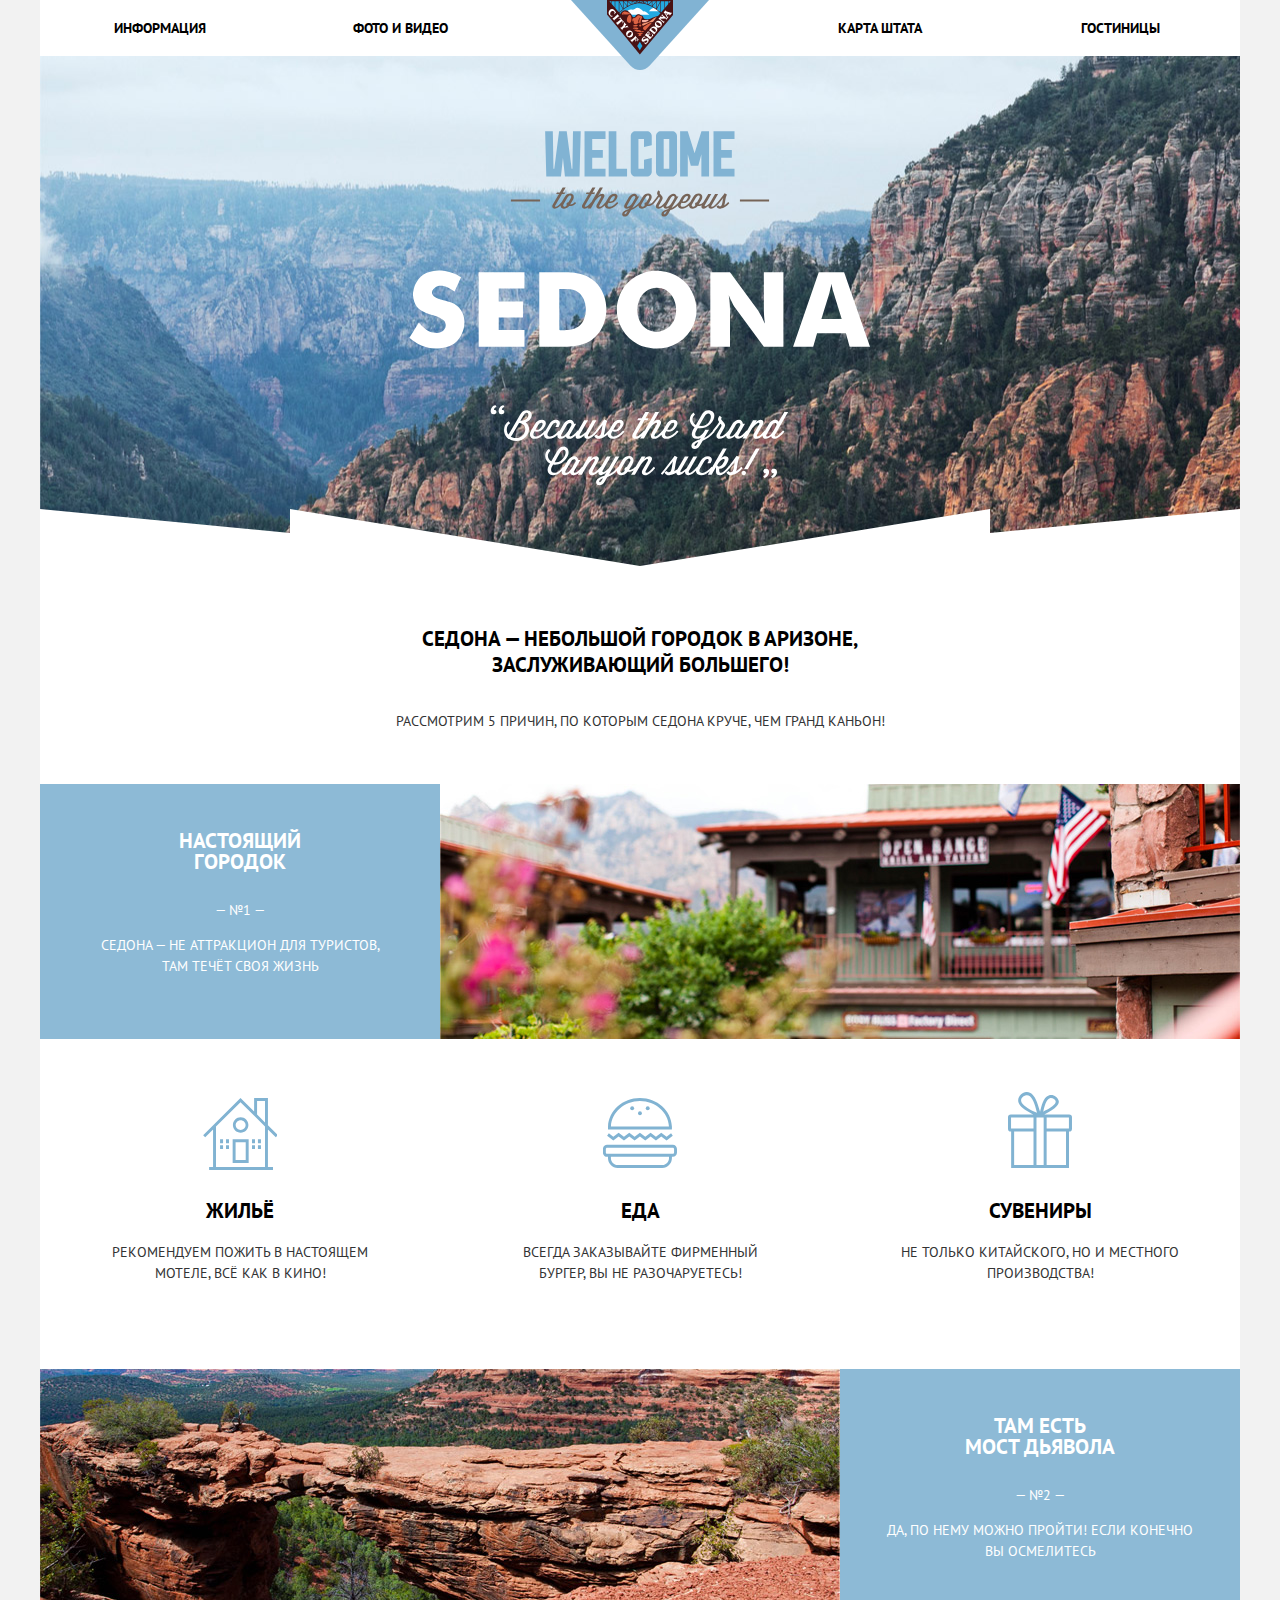
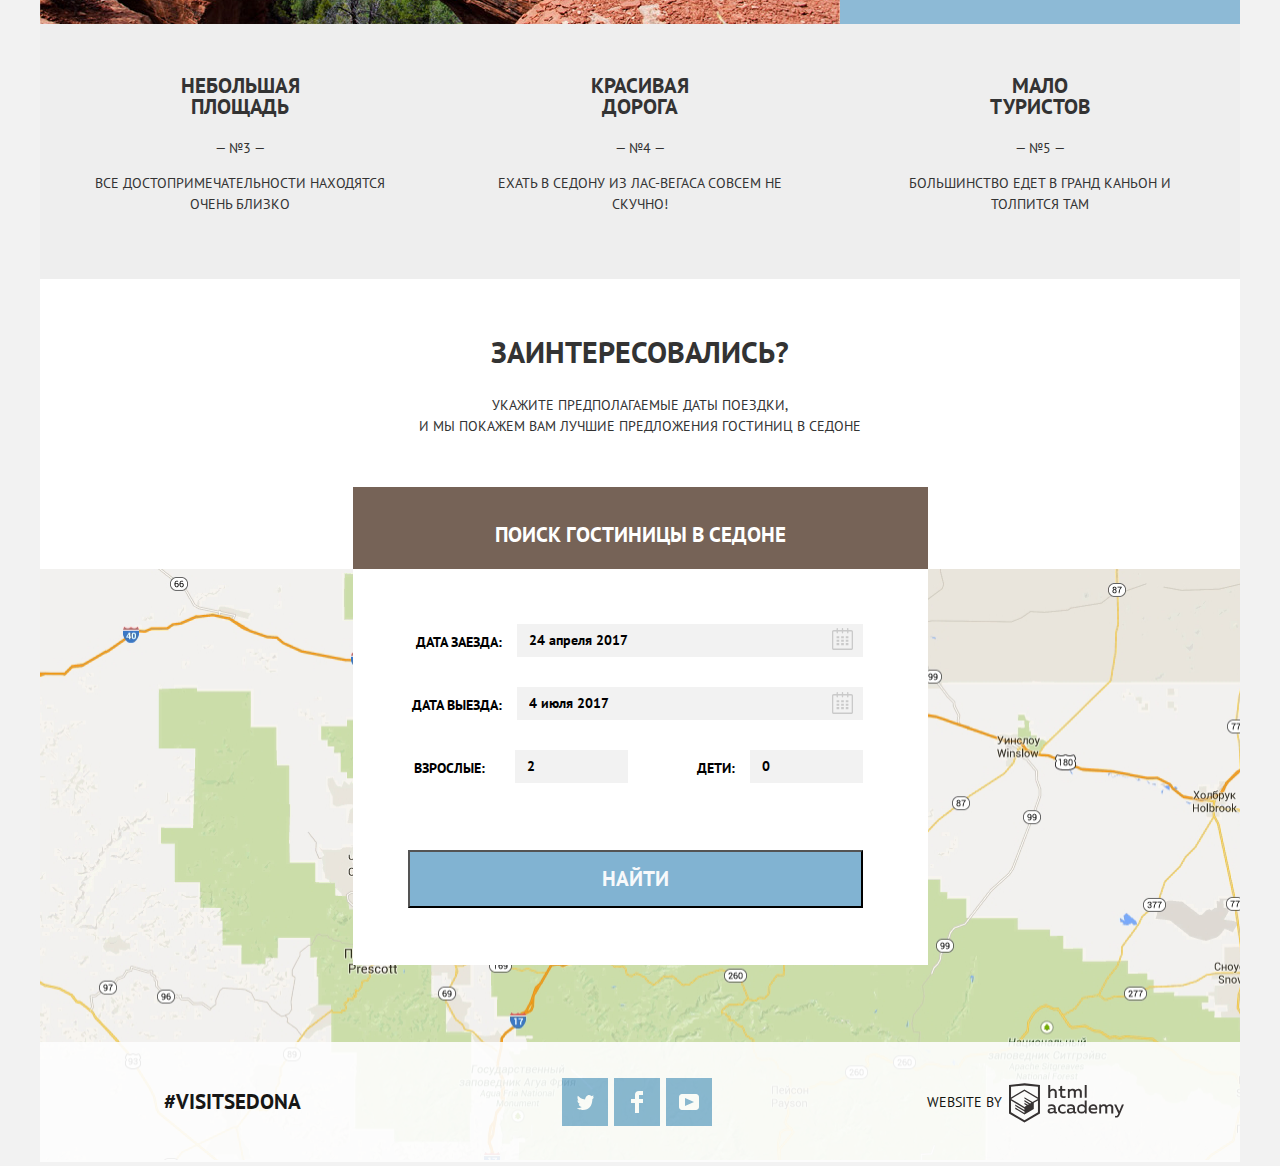
==== index.html @ bfca26e4 "добавила класс с прозрачностью и бордер последнем элементу поиска на внутренней странице" ====
<!DOCTYPE html>
<html lang="ru">
  <head>
    <meta charset="utf-8">
    <title>Welcome to Sedona!</title>
    <link href="https://fonts.googleapis.com/css?family=PT+Sans:400,700&display=swap&subset=cyrillic" rel="stylesheet">
    <link href="css/normalize.css" rel="stylesheet">
    <link href="css/style.css" rel="stylesheet">
  </head>
  <body>
    <div class="wrapper">
    <header class="main-header">
      <img class="main-header-logo" src="img/logo-sedona.svg" alt="Логотип Седоны" width="140" height="70">
      <nav class="main-navigation">
        <ul>
          <li><a href="#">Информация</a></li>
          <li><a href="gallery.html">Фото и видео</a></li>
          <li><a href="map.html">Карта штата</a></li>
          <li><a href="inner.html">Гостиницы</a></li>
        </ul>
      </nav>
    </header>

    <main class="container">
    <h1 class="visually-hidden">Информация о Седоне</h1>
    <div class="welcome-wrapper">
    <img class="welcome-image" src="img/welcome-image.svg" alt="Добро пожаловать в прекрасную Седону" width="462" height="270">
    </div>
    <section class="sedona-benefits">
        <p class="sedona-lead">Седона — небольшой городок в Аризоне,
          заслуживающий большего!</p>
        <h2 class="benefits-heading">Рассмотрим 5 причин, по которым Седона круче, чем гранд каньон!</h2>
    <div class="benefits-wrapper">
      <ol class="benefits-list">
        <li class="city-benefit">
          <div class="city-item-wrapper">
          <h3 class="bold-heading">Настоящий<br>
              городок</h3>
          <p class="benefit-bumber">— №1 —</p>
          <p>Седона — не аттракцион для туристов, там течёт своя жизнь</p>
        </div>
           <ul class="city-benefits">
              <li class="city-benefit-item">
                <h3 class="city-benefit-heading accommodation">Жильё</h3>
                <p>Рекомендуем пожить в настоящем мотеле, всё как в кино!</p>
              </li>
              <li class="city-benefit-item">
                <h3 class="city-benefit-heading food">Еда</h3>
                <p>Всегда заказывайте фирменный бургер, вы не разочаруетесь!</p>
              </li>
              <li class="city-benefit-item">
                <h3 class="city-benefit-heading souvenirs">Сувениры</h3>
                <p>Не только китайского, но и местного производства!</p>
              </li>
            </ul>
        </li>
        <li class="bridge-description">
        <div class="bridge-wrapper">
          <h3 class="bold-heading">Там есть<br>Мост дьявола</h3>
          <p class="benefit-bumber">— №2 —</p>
          <p>Да, по нему можно пройти! Если конечно вы осмелитесь</p>
        </div>
        </li>
        <li class="standard-benefit">
          <h3>Небольшая<br>площадь</h3>
          <p class="benefit-bumber">— №3 —</p>
          <p>Все достопримечательности находятся очень близко</p>
        </li>
        <li class="standard-benefit">
          <h3>Красивая<br>дорога</h3>
          <p class="benefit-bumber">— №4 —</p>
          <p>Ехать в Седону из Лас-Вегаса совсем не скучно!</p>
        </li>
        <li class="standard-benefit">
          <h3>Мало<br>туристов</h3>
          <p class="benefit-bumber">— №5 —</p>
          <p>Большинство едет в гранд каньон и толпится там</p>
        </li>
      </ol>
    </div>
    </section>

    <section class="booking-dates">
      <h4 class="visually-hidden">Выбор даты поездки.</h4>
      <p class="interested">
        <b>Заинтересовались?</b>
      </p>
      <p class="dates-request">
        Укажите предполагаемые даты поездки, <br>
        и мы покажем вам лучшие предложения гостиниц в седоне
      </p>
      <div class="hotels-search">
        <button class="search-button">Поиск гостиницы в Седоне</button>
        <div class="form-wrapper">
          <form class="hotels-filter" action="index.html" method="post">
            <p class="filters-item checkin"><label for="checkin-date">Дата заезда:</label><input type="text" id="checkin-date" name="checkin-date" value="" placeholder="24 апреля 2017"></p>
              <a class="calendar-btn"><svg class="checkin-calendar" xmlns="http://www.w3.org/2000/svg" width="21" height="22" viewBox="0 0 21 22"><path d="M19.251 2.025h-2.845V.648c0-.381-.294-.689-.656-.689-.363 0-.656.308-.656.689v1.377h-3.938V.648c0-.381-.294-.689-.655-.689-.363 0-.657.308-.657.689v1.377H5.906V.648c0-.381-.294-.689-.656-.689-.363 0-.657.308-.657.689v1.377H1.75C.784 2.025 0 2.847 0 3.862v16.302C0 21.179.784 22 1.75 22h17.501c.966 0 1.749-.821 1.749-1.836V3.862c0-1.015-.783-1.837-1.749-1.837zm.437 18.139a.448.448 0 0 1-.437.459H1.75a.45.45 0 0 1-.438-.459V3.862a.45.45 0 0 1 .438-.459h2.844v1.378c0 .381.294.689.657.689.362 0 .656-.308.656-.689V3.403h3.938v1.378c0 .381.294.689.657.689.361 0 .655-.308.655-.689V3.403h3.938v1.378c0 .381.293.689.656.689.362 0 .656-.308.656-.689V3.403h2.845c.241 0 .437.206.437.459v16.302z"/><path d="M4.594 8.225h2.625v2.066H4.594zM4.594 11.668h2.625v2.067H4.594zM4.594 15.112h2.625v2.066H4.594zM9.188 15.112h2.625v2.066H9.188zM9.188 11.668h2.625v2.067H9.188zM9.188 8.225h2.625v2.066H9.188zM13.781 15.112h2.625v2.066h-2.625zM13.781 11.668h2.625v2.067h-2.625zM13.781 8.225h2.625v2.066h-2.625z"/></svg>
              </svg></a>
            <p class="filters-item checkout"><label for="checkout-date">Дата выезда:</label><input type="text" id="checkout-date" name="checkout-date" value="" placeholder="4 июля 2017"></p>
            <a class="calendar-btn"><svg class="checkout-calendar" xmlns="http://www.w3.org/2000/svg" width="21" height="22" viewBox="0 0 21 22"><path d="M19.251 2.025h-2.845V.648c0-.381-.294-.689-.656-.689-.363 0-.656.308-.656.689v1.377h-3.938V.648c0-.381-.294-.689-.655-.689-.363 0-.657.308-.657.689v1.377H5.906V.648c0-.381-.294-.689-.656-.689-.363 0-.657.308-.657.689v1.377H1.75C.784 2.025 0 2.847 0 3.862v16.302C0 21.179.784 22 1.75 22h17.501c.966 0 1.749-.821 1.749-1.836V3.862c0-1.015-.783-1.837-1.749-1.837zm.437 18.139a.448.448 0 0 1-.437.459H1.75a.45.45 0 0 1-.438-.459V3.862a.45.45 0 0 1 .438-.459h2.844v1.378c0 .381.294.689.657.689.362 0 .656-.308.656-.689V3.403h3.938v1.378c0 .381.294.689.657.689.361 0 .655-.308.655-.689V3.403h3.938v1.378c0 .381.293.689.656.689.362 0 .656-.308.656-.689V3.403h2.845c.241 0 .437.206.437.459v16.302z"/><path d="M4.594 8.225h2.625v2.066H4.594zM4.594 11.668h2.625v2.067H4.594zM4.594 15.112h2.625v2.066H4.594zM9.188 15.112h2.625v2.066H9.188zM9.188 11.668h2.625v2.067H9.188zM9.188 8.225h2.625v2.066H9.188zM13.781 15.112h2.625v2.066h-2.625zM13.781 11.668h2.625v2.067h-2.625zM13.781 8.225h2.625v2.066h-2.625z"/></svg>
            </svg></a>
            <p class="filters-item adults"><label for="adults-number">Взрослые:</label><input type="number" id="adults-number" name="adults-number" placeholder="2" min="0" max="100" step="1"></p>
            <p class="filters-item children"><label for="children-number">Дети:</label><input type="number" id="children-number" name="children-number" placeholder="0" min="0" max="100" step="1"></p>
            <button class="find-button" type="submit">Найти</button>
          </form>
        </div>
      </div>
    </section>

    <div class="map-wrapper">
      <img class="map-image" src="img/map.png" alt="Седона,Аризона 86336, США" width="1200" height="591">
    </div>
    </main>

    <footer class="main-footer footer-opacity">
      <div class="footer-link">
      <p class="visit-sedona">
        <a href="#" class="visit-link">#visitsedona</a>
      </p>
    </div>
      <div class="footer-social">
        <ul>
          <li><a class="social-button" href="#"><span class="visually-hidden">Twitter</span>
            <svg xmlns="http://www.w3.org/2000/svg" xmlns:xlink="http://www.w3.org/1999/xlink" width="17" height="15" viewBox="0 0 17 15"><path fill="#FFF" d="M10.95.144c1.685-.496 2.984.27 3.577 1.179.673-.231 1.331-.481 2.011-.708a2.345 2.345 0 0 1-.857 1.768c.685.17 1.304-.491 1.304-.491-.169 1-1.006 1.788-1.563 2.024-.231 6.75-3.175 11.217-10.077 11.082h-.446c-.41 0-4.164-.46-4.898-1.887 2.271.196 3.893-.422 4.693-1.177-.96-.3-2.679-.477-2.979-2.95.349.106.564.228 1.19.119C1.705 8.247.374 7.53.448 5.33c.285.328 1.067.536 1.34.472C1.085 5.561-.182 2.442.894.85c1.818 1.854 3.735 3.606 7.152 3.773C8.254 2.33 9.183.793 10.95.144z"/></svg>
          </a></li>
          <li><a class="social-button" href="#"><span class="visually-hidden">Facebook</span>
            <svg xmlns="http://www.w3.org/2000/svg" width="12" height="22" viewBox="0 0 12 22"><path fill="#FFF" d="M12 4V0H8a4 4 0 0 0-4 4v4H0v4h4v10h4V12h4V8H8V4h4z"/></svg>
          </a></li>
          <li><a class="social-button" href="#"><span class="visually-hidden">YouTube</span>
            <svg xmlns="http://www.w3.org/2000/svg" xmlns:xlink="http://www.w3.org/1999/xlink" width="20" height="16" viewBox="0 0 20 16"><path fill="#FFF" d="M17 0H3C1.35 0 0 1.35 0 3v10c0 1.65 1.35 3 3 3h14c1.65 0 3-1.35 3-3V3c0-1.65-1.35-3-3-3zM6.027 11.998V4.002L15.014 8l-8.987 3.998z"/></svg>
          </a></li>
        </ul>
      </div>
    <div class="footer-rights">
      <p class="footer-copyright"><span>Website by</span>
        <a class="html-academy-logo" href="https://htmlacademy.ru/intensive/htmlcss"><span class="visually-hidden">HTML Academy</span>
           <svg id="Layer_1" data-name="Layer 1" xmlns="http://www.w3.org/2000/svg" viewBox="0 0 108.08 36.85"><title>logo-htmlacademy-small1</title><path d="M44.61,26.88a2,2,0,0,0,.55-0.1v1.33a3.25,3.25,0,0,1-1.18.21,1.67,1.67,0,0,1-1.67-1,4.84,4.84,0,0,1-3.14,1.08c-1.51,0-2.91-.83-2.91-2.55,0-2.13,2-2.79,3.71-2.79a11.08,11.08,0,0,1,2.17.25v-0.3c0-1-.76-1.77-2.19-1.77a7.42,7.42,0,0,0-3,.64v-1.7a10.21,10.21,0,0,1,3.19-.55c2.36,0,3.81,1.12,3.81,3.65v3a0.54,0.54,0,0,0,.49.59h0.17Zm-6.44-1.13A1.35,1.35,0,0,0,39.63,27h0.11a3.39,3.39,0,0,0,2.41-1V24.58a9.72,9.72,0,0,0-1.81-.21c-1,0-2.16.33-2.16,1.38h0Zm12.36-6.11a5,5,0,0,1,2.57.64V22a4.08,4.08,0,0,0-2.3-.7,2.75,2.75,0,1,0,0,5.49,5,5,0,0,0,2.43-.64v1.71a6.27,6.27,0,0,1-2.76.57A4.21,4.21,0,0,1,46,24.51q0-.21,0-0.41a4.32,4.32,0,0,1,4.18-4.46h0.38Zm12.17,7.24a2,2,0,0,0,.55-0.1v1.33a3.25,3.25,0,0,1-1.18.21,1.67,1.67,0,0,1-1.67-1,4.84,4.84,0,0,1-3.14,1.08c-1.51,0-2.91-.83-2.91-2.55,0-2.13,2-2.79,3.71-2.79a11.08,11.08,0,0,1,2.17.25v-0.3c0-1-.76-1.77-2.19-1.77a7.42,7.42,0,0,0-3,.64v-1.7a10.21,10.21,0,0,1,3.19-.55c2.36,0,3.81,1.12,3.81,3.65v3a0.54,0.54,0,0,0,.49.59h0.17Zm-6.44-1.13A1.35,1.35,0,0,0,57.73,27h0.11a3.39,3.39,0,0,0,2.41-1V24.58a9.72,9.72,0,0,0-1.81-.21c-1.06,0-2.16.33-2.16,1.38h0ZM73,16V28.2H71.35V26.88a3.88,3.88,0,0,1-3.19,1.54,4.4,4.4,0,0,1,0-8.78,3.81,3.81,0,0,1,3,1.3V16H73Zm-4.53,5.22a2.76,2.76,0,1,0,0,5.52A2.86,2.86,0,0,0,71.15,25V23A2.91,2.91,0,0,0,68.49,21.27ZM79,19.64c3.31,0,4.46,2.68,3.92,5.09H76.7c0.21,1.5,1.67,2.11,3.19,2.11a6.11,6.11,0,0,0,2.64-.59v1.6a7.14,7.14,0,0,1-3,.57C77,28.42,74.78,27,74.78,24a4.18,4.18,0,0,1,4-4.39H79Zm0.09,1.54a2.28,2.28,0,0,0-2.44,2.1v0.06H81.3A2,2,0,0,0,79.13,21.18Zm5.73,7V19.87h1.65v1a3.81,3.81,0,0,1,2.78-1.27A2.86,2.86,0,0,1,91.89,21a4.12,4.12,0,0,1,2.91-1.33A3.06,3.06,0,0,1,98,23V28.2h-1.9V23.05a1.59,1.59,0,0,0-1.42-1.75H94.42a2.8,2.8,0,0,0-2.07,1.12V28.2h-1.9V23.05A1.59,1.59,0,0,0,89,21.31H88.8a3,3,0,0,0-2.21,1.29v5.63H84.86Zm21.31-8.33h1.9l-3.91,9.46c-0.9,2.17-2.09,2.86-3.35,2.86a4.76,4.76,0,0,1-1.1-.14V30.46a2.86,2.86,0,0,0,.85.12c0.9,0,1.58-.64,2.07-1.9l0.17-.42-4-8.4h2l2.86,6.29ZM38.73,1.46V6.22a3.81,3.81,0,0,1,2.7-1.14,3.25,3.25,0,0,1,3.44,3.4v5.15H43V8.72a1.81,1.81,0,0,0-1.61-2h-0.3a2.93,2.93,0,0,0-2.32,1.39v5.52h-1.9V1.46h1.9ZM49.94,2.31v3h3V6.91h-3v3.81c0,1.1.5,1.46,1.58,1.46a4.49,4.49,0,0,0,1.69-.33v1.6A6.8,6.8,0,0,1,51,13.8a2.55,2.55,0,0,1-2.86-2.74V6.89H46.58V5.26h1.5V2.74Zm5.4,11.31V5.28H57v1A3.81,3.81,0,0,1,59.77,5a2.86,2.86,0,0,1,2.6,1.33A4.12,4.12,0,0,1,65.28,5,3.06,3.06,0,0,1,68.44,8.4v5.21h-1.9V8.46a1.59,1.59,0,0,0-1.42-1.75H64.89a2.8,2.8,0,0,0-2.07,1.12v5.78h-1.9V8.46A1.59,1.59,0,0,0,59.5,6.71H59.27A3,3,0,0,0,57.06,8v5.63H55.34ZM71.17,1.45H73V13.6H71.17V1.45ZM14.71,0H14.55L0,1.54V28.21l14.55,8.66,14.55-8.66V1.54Zm12.5,27.1L14.55,34.64,1.9,27.12V16.18l12.59,7.5V25L5.86,19.9v1.31l8.68,5.21v1.39L5.87,22.65V24l8.68,5.21,8.75-5.24V18.31L27.2,16V27.12Zm0-12.53-3.48,2-1.6,1L14.51,13v1.31L21,18.23H21l-0.14.09-1,.54-5.37-3.2V17l4.24,2.52-1,.67-3.2-1.9v1.31l2.1,1.24L14.5,22.1,2,14.65,14.51,7.11Zm0-1.32L14.49,5.76,1.91,13.25v-10L14.56,1.92,27.21,3.25v10h0Z" transform="translate(0 -0.02)" fill="#231f20"/></svg>
        </a>
      </p>
    </div>
    </footer>
    </div>
  </body>
  </html>
---- css/style.css ----
body {
  margin: 0;
  padding: 0;

  font-family: "PT Sans", Arial, sans-serif;
  font-size: 14px;
  line-height: 21px;
  font-weight: 400;
  color: #333333;
  text-transform: uppercase;

  background-color: #f2f2f2;
}

a {
  text-decoration: none;
}

img {
  max-width: 100%;
  height: auto;
}

.container {
  position: relative;
  background-color: #ffffff;
  width: auto;
  margin: 0;
}

.main-navigation {
  font-size: 14px;
  line-height: 26px;
  color: #000000;
  font-weight: 700;

  background-color: #ffffff;
}

.main-navigation a {
  color: #000000;
}

.main-navigation a:hover,
.main-navigation a:focus {
  color: #81b3d2;
}

.main-navigation a:active {
  color: #cacaca;
}

.main-navigation ul {
  list-style: none;
}

.current-page a {
  color: #766357;
}

.benefits-list,
.benefits-list ul {
  list-style: none;
}

.bold-heading {
  font-size: 21px;
  line-height: 21px;
  color: #ffffff;
  font-weight: 700;
  margin-bottom: 28px;
}

.sedona-lead {
  font-size: 21px;
  line-height: 26px;
  font-weight: 700;
  color: #000000;

  text-align: center;
}

.benefits-heading {
  font-size: 14px;
  line-height: 26px;
  font-weight: 400;
  color: #333333;
  text-align: center;

}

.city-benefit-heading {
  color: #000000;
  font-size: 21px;
  line-height: 21px;
  font-weight: 700;
}

.standard-benefit h3 {
  font-size: 21px;
  line-height: 21px;
  font-weight: 700;
}

.visually-hidden:not(:focus):not(:active),
input[type="checkbox"].visually-hidden,
input[type="radio"].visually-hidden {
  position: absolute;

  width: 1px;
  height: 1px;
  margin: -1px;
  border: 0;
  padding: 0;

  white-space: nowrap;

  clip-path: inset(100%);
  clip: rect(0 0 0 0);
  overflow: hidden;
}

.interested {
  font-size: 30px;
  line-height: 36px;
  font-weight: 700;
  color: #333333;
  text-align: center;
}

.dates-request {
  text-align: center;
  margin: 0;
  margin-bottom: 45px;
}

.search-button {

  font-size: 21px;
  line-height: 26px;
  font-weight: 700;
  color: #ffffff;
  text-transform: uppercase;
  background-color: #766357;
  width: 100%;
  height: 86px;
  padding: 35px 140px;
  border: none;

}

.search-button:hover {
  background-color: #604e43;
}

.search-button:active {
  background-color: #503e33;
  color: #928a85;
}

.hotels-search p {
  font-weight: 700;
  text-align: right;
}

.hotels-search label {
  font-size: 14px;
  line-height: 26px;
  font-weight: 700;
  color: #000000;
}

.hotels-search input {
    font: inherit;
    font-size: 14px;
    font-weight: 700;
    color: #000000;
    background-color: #f2f2f2;
}

.hotels-search input:focus {
  background-color: #ffffff;
  border-color: #e5e5e5;
}

.hotels-search input:hover {
  background-color: #ebebeb;
}

.find-button {
  background-color: #81b3d2;
  color: #f7f9fb;
  font-size: 21px;
  line-height: 26px;
  font-weight: 700;
  text-transform: uppercase;
}

.find-button:hover {
  background-color: #669ec0;
}

.find-button:active {
  background-color: #5496bd;
  color: #94b9d2;
}

.main-footer {
  position: absolute;
  width: 1200px;
  height: 120px;
  background-color: #fefefe;
  color: #000000;

}

.visit-link {
  text-decoration: none;
  color: #000000;
  font-size: 21px;
  line-height: 26px;
  font-weight: 700;
}

.footer-social ul {
  padding: 0;
  list-style: none;
  display: flex;
  flex-wrap: wrap;
  justify-content: center;
}

.social-button {
  display: flex;
  align-items: center;
  justify-content: center;
  width: 46px;
  height: 48px;
  margin-right: 6px;
  background-color: #81b3d2;
}

.social-button:hover {
  background-color: #669ec0;
}

.social-button:active {
  background-color: #5496bd;
}

.social-button:active path {
  fill: #88b6d1;
}


p .footer-copyright {
  font-size: 14px;
  line-height: 26px;
  color: #000000;
  vertical-align: middle;
}

.footer-copyright a,
 .social-button {
  line-height: 0;
  color: transparent;
}


/* inner.html */

.search-results ul {
  list-style: none;
}

.hotel-name a {
  font-size: 21px;
  line-height: 26px;
  color: #000000;
  font-weight: 700;
}

.hotel-name a:hover {
  color: #81b3d2;
}

.hotel-name a:active {
  color: #dadada;
}
.accommodation-type,
.price {
  font-size: 14px;
  line-height: 21px;
  font-weight: 400;
  color: #333333;
}

.button-details {
  font-size: 14px;
  line-height: 21px;
  font-weight: 700;
  background-color: #81b3d2;
  color: #ffffff;
  text-decoration: none;
  margin-right: 6px;

}

.button-details:hover {
  background-color: #669ec0;
}

.button-details:active {
  background-color: #5496bd;
  color: #94b9d2;
}

.button-book {
  font-size: 14px;
  line-height: 21px;
  font-weight: 700;
  background-color: #766357;
  color: #ffffff;
  text-decoration: none;
}

.button-book:hover {
  background-color: #604e43;
}

.button-book:active {
  background-color: #503e33;
  color: #928a85;
}

.number-rating {
  background-color: #f2f2f2;
  font-size: 14px;
  line-height: 21px;
  font-weight: 400;
  color: #666666;
}


/* layout */
.wrapper {
  width: 1200px;
  height: 2760px;
  margin: 0 auto;
}

.main-header {
  width: 1200px;
  position: relative;
}

.main-header-logo {
  position: absolute;
  left: 50%;
  margin-left: -70px;
  z-index: 1;
  width: 140px;
  height: 70px;
}

.main-navigation {
  width: 1200px;
  height: 56px;
}

.main-navigation ul {
  margin: 0;
  padding: 0;
  width: 100%;
  list-style: none;
  background: #ffffff;
  display: flex;
  flex-wrap: wrap;
  justify-content: space-around;
  box-sizing: border-box;
}

.main-navigation li {
  width: 240px;
  box-sizing: border-box;
  padding: 15px;
  text-align: center;

}

.main-navigation li:nth-child(2) {
  margin-right: 240px;
}

.welcome-wrapper {
  display: block;
  position: relative;
  width: 100%;
  height: 510px;
  background:
  url("../img/polygon.svg") no-repeat 50% 100%,
  url("../img/index.jpg") no-repeat 50% 23%;
  background-clip: content-box;
}

.welcome-image {
  display: block;
  margin: 0 auto;
  padding-top: 75px;
}

.sedona-benefits {
  margin-top: 60px;
}

.sedona-lead {
  display: block;
  width: 440px;
  margin-left: auto;
  margin-right: auto;
}

.benefits-heading {
  margin-top: 30px;
}

.benefits-wrapper {
  width: 1200px;
  margin-top: 50px;
}

.benefits-list {
  width: 1200px;
  margin: 0;
  padding: 0;
  list-style: none;
  display: flex;
  flex-wrap: wrap;
  justify-content: space-between;
}

.standard-benefit {
  width: 400px;
  min-height: 255px;
  margin: 0;
  box-sizing: border-box;
  text-align: center;
  vertical-align: middle;
}

.city-benefit {
  width: 1200px;
}

li .bridge-description {
  width: 1200px;
}

.city-item-wrapper {
  position: relative;
  margin: 0;
  width: 1200px;
  height: 255px;
  background-color: rgba(129, 179, 210, 0.9);
  box-sizing: border-box;
  padding: 25px 850px 40px 50px;
  text-align: center;

  color: #ffffff;
}

.city-item-wrapper::after {
  content: "";
  position: absolute;
  top: 0;
  right: 0;
  margin-left: -400px;
  width: 800px;
  height: 255px;
  background-image: url("../img/image-1.jpg");
  background-repeat: no-repeat;
}

.bridge-wrapper {
  position: relative;
  margin: 0;
  width: 1200px;
  height: 255px;
  background-color: rgba(129, 179, 210, 0.9);
  box-sizing: border-box;
  padding: 25px 45px 40px 845px;
  text-align: center;
  color: #ffffff;
}

.bridge-wrapper::before {
  content: "";
  position: absolute;
  top: 0;
  left: 0;
  margin-right: -400px;
  width: 800px;
  height: 255px;
  background-image: url("../img/image-2.jpg");
  background-repeat: no-repeat;
}

.standard-benefit {
  background-color: #eeeeee;
  text-align: center;
  padding: 30px 50px 40px 50px;
}

.city-benefits {
  display: flex;
  width: 1200px;
  list-style: none;
  padding: 0;
  margin: 0;
}

.city-benefit-item {
  position: relative;
  width: 400px;
  height: 330px;
  margin: 0;
  box-sizing: border-box;
  padding: 140px 60px 90px 60px;
  text-align: center;

}

.city-benefit-heading.accommodation::before {
  content: "";
  position: absolute;
  top: 18%;
  left: 50%;
  width: 74px;
  height: 75px;
  margin-left: -37px;
  background-image: url("../img/icon-1.svg");
  background-repeat: no-repeat;
}


.city-benefit-heading.food::before {
  content: "";
  position: absolute;
  top: 18%;
  left: 50%;
  width: 74px;
  height: 75px;
  margin-left: -37px;
  background-image: url("../img/icon-3.svg");
  background-repeat: no-repeat;
}

.city-benefit-heading.souvenirs::before {
  content: "";
  position: absolute;
  top: 16%;
  left: 50%;
  width: 64px;
  height: 77px;
  margin-left: -32px;
  background-image: url("../img/icon-2.svg");
  background-repeat: no-repeat;
}




/*-------*/

.booking-dates {
  position: relative;
  margin-left: 0;
  margin-right: 0;
  width: 100%;
  height: 235px;
}

.interested {
  margin-top: 55px;
  margin-bottom: 25px;
}

.hotels-search {
  width: 575px;
  min-height: 480px;
  margin: 50px auto;
}

.form-wrapper {
  position: absolute;
  top: 100%;
  left: 50%;
  margin-left: -287px;
  z-index: 1;
  width: 575px;
  min-height: 396px;
  padding: 55px;
  box-sizing: border-box;
  background-color: #ffffff;
}

.main-footer {
  display: flex;
  margin: 0;
  justify-content: space-around;
  align-items: center;
}


.main-footer div {
  text-align: center;
}

.footer-link {
  width: 241px;
  margin-left: 73px;
  margin-right: 88px;
  align-items: center;
}

.footer-social {
  width: 400px;
  margin-right: 88px;
}

.footer-rights {
  width: 241px;
  margin-right: 73px;
  align-items: center;
  text-align: center;
}

.footer-copyright {
  text-align: left;
}

/* inner page layout */

.booking-filters {
  margin: 0;
  width: 1200px;
  min-height: 220px;
  background-color: #ffffff;
}

/* .filering-options {
  margin: 0;
  width: 1200px;
  height: 86px;
} */

.results-list {
  margin: 0;
  list-style: none;
  padding: 0;
  width: 1200px;
  min-height: 455px;
  display: flex;
  flex-wrap: wrap;
  box-sizing: border-box;
}

.results-item {
  width: 1200px;
  padding: 18px 73px;
  display: flex;
  justify-content: space-between;
  border-top: 1px solid #e5e5e5;
}

.results-list li:last-child {
  border-bottom: 1px solid #e5e5e5;
}


.hotel-photo,
.hotel-profile {
  margin-right: 30px;
}

.hotel-profile {
  flex-grow: 1;
}

.inner-footer {
  width: 1198px;
  height: 120px;
  background-color: #fefefe;
  color: #000000;
  list-style: none;
  border-top: 1px solid #e5e5e5;
}

.hotels-filter {

  margin: 0;
  padding: 0;
  width: 455px;
  display: flex;
  flex-wrap: wrap;
  justify-content: space-between;

}

.filters-item {
  width: 100%;
  margin: 0;
  margin-bottom: 30px;
}

.filters-item label {
  width: 100px;
  height: 30px;
  vertical-align: middle;
  margin-right: 15px;
}

.filters-item input {
  box-sizing: border-box;
  width: 346px;
  padding: 6px 220px 6px 12px;
  border: none;
}


.adults {
  width: 220px;
  text-align: right;
}

.adults label {
  margin-right: 30px;
}

.children {
  width: 220px;
  text-align: right;

}

.adults input {
  width: 113px;
  padding: 6px 12px 6px 12px;
}

.children input {
  width: 113px;
  padding: 6px 12px 6px 12px;
}

.find-button {
  display: block;
  width: 100%;
  min-height: 58px;
  margin-top: 37px;
  margin-right: 0;
}
.map-wrapper {
  width: 100%;
  height: 473px;
}

.map-image {
  width: 1200px;
  height: 591px;
}

input::placeholder {
  color: #000000;
}

.checkin input {
  position: relative;
}

.checkin-calendar {
  position: absolute;
  right: 13%;
  top: 15%;
  width: 21px;
  height: 22px;
  fill: #cacaca;
}

a  .checkin-calendar:hover {
  fill: #000000;
}

a .checkin-calendar:active {
  fill: #85b5d3;
}

.checkout input {
  position: relative;
}

.checkout-calendar {
  position: absolute;
  right: 13%;
  top: 31%;
  width: 21px;
  height: 22px;
  fill: #cacaca;
}

a  .checkout-calendar:hover {
  fill: #000000;
}

a .checkout-calendar:active {
  fill: #85b5d3;
}

.html-academy-logo svg {
  width: 115px;
  height: 40px;
}

/* inner page filters*/

.filter-section-wrapper {
  background-image: url("../img/filter-background.jpg");
  background-repeat: no-repeat;
  background-position: 50% 20%;
  display: flex;
  justify-content: space-between;

}

.filter-wrapper {
  margin: 25px 70px 25px 70px;
  box-sizing: border-box;
  min-height: 170px;
}

.accommodation-filter {
  margin-left: 30px;
  margin-right: auto;
}

.booking-filters ul {
  list-style: none;
}

.booking-filters {
  color: #ffffff;
  font-size: 14px;
  line-height: 21px;

}

.booking-filters span {
  font-size: 16px;
  line-height: 21px;
  font-weight: 700;
}

.booking-filters li {
  padding: 10px;
}

.filter-range-title {
  margin-bottom: 9px;

  font-weight: 600;
  font-size: 16px;
  line-height: 21px;
}

.price-controls {
  height: 36px;
  margin-bottom: 20px;
  font-size: 0;
  border: 2px solid #ffffff;
  border-radius: 2px;
  position: relative;
}

.price-controls::after {
  content: "";
  position: absolute;

  width: 2px;
  height: 22px;

  background: #ffffff;
  top: 50%;
  left: 50%;
  transform: translate(-50%, -50%);
}

.price-controls label {
  display: inline-block;

  font-size: 14px;
  line-height: 38px;
  vertical-align: top;

  cursor: pointer;
}

.price-controls .min-price,
.price-controls .max-price {
  width: 90px;
  padding-left: 65px;
}

.price-controls input {
  width: 50px;
  margin: 0;

  color: inherit;
  font: inherit;

  background: none;
  border: none;
}

.range-controls {
  position: relative;

  margin-bottom: 32px;
}

.range-controls .scale {
  height: 2px;

  background: rgba(255, 255, 255, 0.3);
}

.range-controls .bar {
  width: 80%;
  height: 2px;

  background: #ffffff;
}

.range-toggle {
  position: absolute;
  top: -9px;
  width: 4px;
  height: 4px;

  background: #ababab;
  border: 8px solid #ffffff;
  border-radius: 50%;
  box-shadow: 0 2px 1px 0 rgba(0, 1, 1, 0.2);
  cursor: pointer;
}

.range-toggle-min {
  left: 0;
}

.range-toggle-max {
  left: 80%;
}

.range-toggle:hover {
  background: #1c4f80;
}

.btn-transparent {
  display: block;
  margin: 0 auto;
  padding: 6px 35px;

  font-size: 14px;
  line-height: 20px;
  color: #ffffff;
  text-transform: uppercase;

  background: transparent;
  border: 2px solid #ffffff;
  border-radius: 2px;
  cursor: pointer;
}

.btn-transparent:hover {
  color: #000000;

  background: #ffffff;
}

.search-items-list {
  padding: 0;
}
.sorting-options-wrapper {
  margin: 0;
  padding: 0;
  box-sizing: border-box;
  width: 1200px;
  min-height: 86px;
  display: flex;
  justify-content: flex-start;
  align-items: center;

}

.sorting-options-wrapper ul {
  list-style: none;
  display: flex;
  justify-content: space-between;
}

.soring-types-list {
  padding: 0;
}

.sorting-options-wrapper div {
  margin-top: 20px;
  margin-bottom: 20px;
  box-sizing: border-box;
}

.found {
  margin-left: 73px;
  margin-right: 50px;
}

.sort-type {
  margin-right: 38px;
  font-size: 12px;
  line-height: 18px;
  font-weight: 400;
}

.sorting-options-wrapper li {
  margin-left: 0px;
  margin-right: 32px;
}

.filering-options {
  margin-right: auto;
}

.found span {
  font-size: 21px;
  line-height: 26px;
  font-weight: 700;
}

.soring-types-list a {
  font-size: 12px;
  line-height: 18px;
  font-weight: 400;
  color: #cacaca;
  text-decoration: none;
  border-bottom: 1px dashed #81b3d2;
}

.by-price a {
  color: #81b3d2;
  border: none;
}

.sorting-order {
  margin-right: 73px;
}

.sort-direction-up {
  margin-right: 10px;
}

.sort-direction-up path {
  fill: #cacaca;
}
.sort-direction-down path {
  fill: #81b3d2;
}

.hotel-profile .button {
  padding: 6px 18px 4px 18px;
}

.button-details {
  width: 111px;
  min-height: 27px;
}

.button-book {
  width: 142px;
  min-height: 27px;
}

.number-rating {
  padding: 4px 15px 3px 15px;
  margin-top: 40px;
}

.hotel-name {
  margin-top: 13px;
  margin-bottom: 13px;
}

.type-price-wrapper {
  display: block;
  margin-bottom: 18px;
}

.hotel-rating {
  margin-right: 0;
}

.stars-number {
  text-align: right;
}

.footer-copyright {
  position: relative;
}

.html-academy-logo {
  position: absolute;
  top: -40%;
  left: 34%;
  margin-bottom: -20px;
}

a.html-academy-logo:hover path {
  fill: #81b3d2;
}

a.html-academy-logo:active path {
  fill: #bdbbbc;
}

.footer-opacity {
  opacity: 0.9;
}
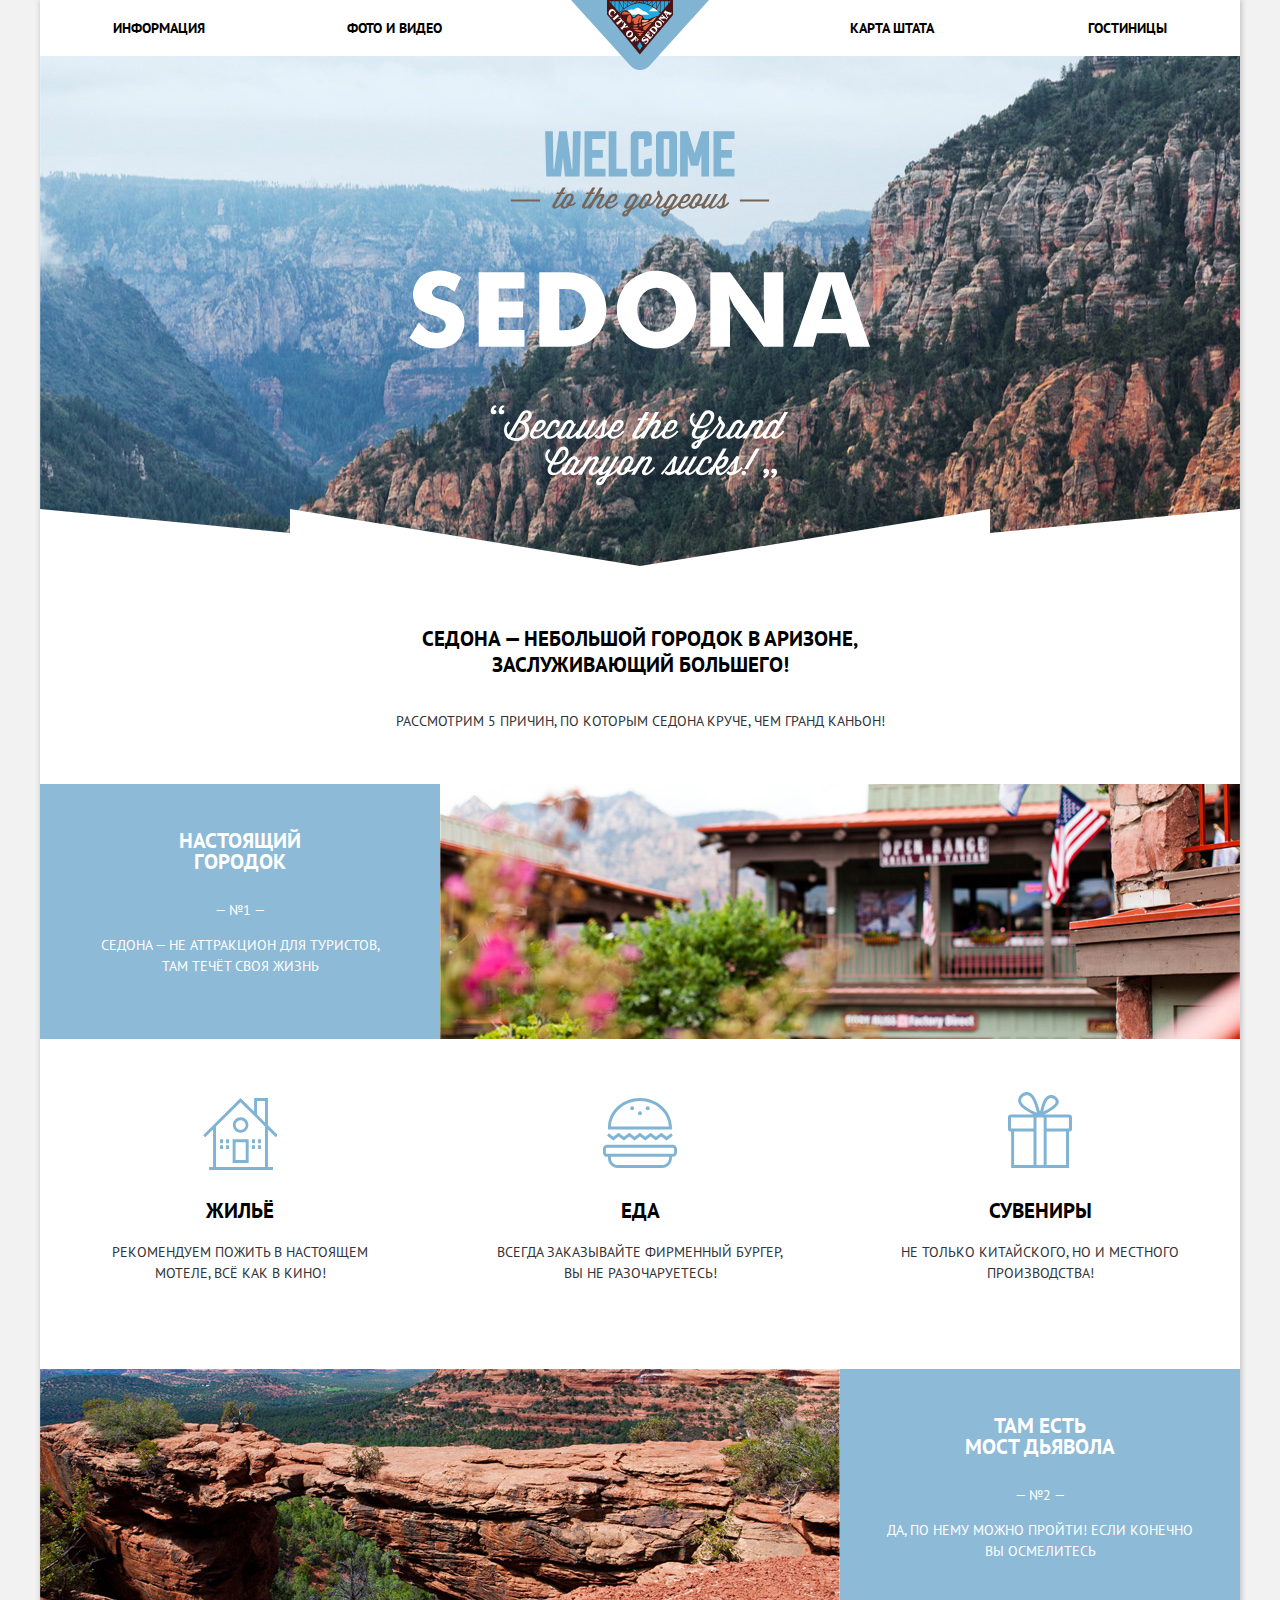
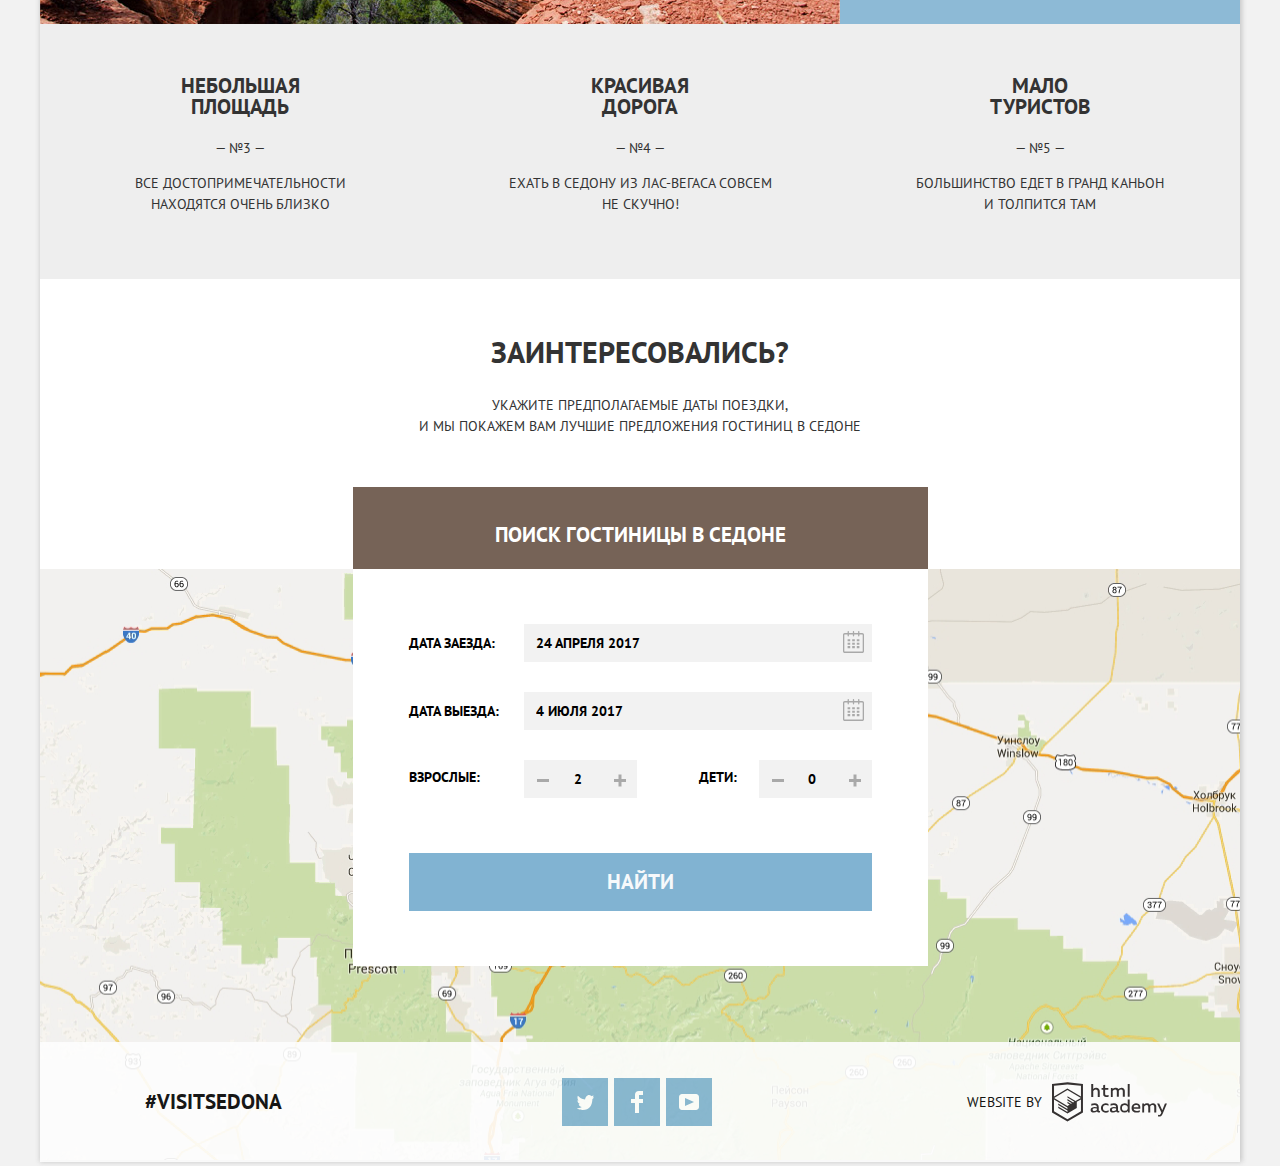
==== commit f2329469: "Исправила отступы у крупных элементов, в некоторых местах убрала ненужные стили, стилизовала чекбокс" ====
--- a/index.html
+++ b/index.html
@@ -34,26 +34,27 @@
       <ol class="benefits-list">
         <li class="city-benefit">
           <div class="city-item-wrapper">
-          <h3 class="bold-heading">Настоящий<br>
-              городок</h3>
+          <h3 class="bold-heading">Настоящий городок</h3>
           <p class="benefit-bumber">— №1 —</p>
           <p>Седона — не аттракцион для туристов, там течёт своя жизнь</p>
         </div>
-           <ul class="city-benefits">
-              <li class="city-benefit-item">
-                <h3 class="city-benefit-heading accommodation">Жильё</h3>
-                <p>Рекомендуем пожить в настоящем мотеле, всё как в кино!</p>
-              </li>
-              <li class="city-benefit-item">
-                <h3 class="city-benefit-heading food">Еда</h3>
-                <p>Всегда заказывайте фирменный бургер, вы не разочаруетесь!</p>
-              </li>
-              <li class="city-benefit-item">
-                <h3 class="city-benefit-heading souvenirs">Сувениры</h3>
-                <p>Не только китайского, но и местного производства!</p>
-              </li>
-            </ul>
         </li>
+        <li>
+        <ul class="city-benefits">
+           <li class="city-benefit-item">
+             <h3 class="city-benefit-heading accommodation">Жильё</h3>
+             <p>Рекомендуем пожить в настоящем мотеле, всё как в кино!</p>
+           </li>
+           <li class="city-benefit-item">
+             <h3 class="city-benefit-heading food">Еда</h3>
+             <p>Всегда заказывайте фирменный бургер, вы не разочаруетесь!</p>
+           </li>
+           <li class="city-benefit-item">
+             <h3 class="city-benefit-heading souvenirs">Сувениры</h3>
+             <p>Не только китайского, но и местного производства!</p>
+           </li>
+         </ul>
+       </li>
         <li class="bridge-description">
         <div class="bridge-wrapper">
           <h3 class="bold-heading">Там есть<br>Мост дьявола</h3>
@@ -62,19 +63,19 @@
         </div>
         </li>
         <li class="standard-benefit">
-          <h3>Небольшая<br>площадь</h3>
+          <h3>Небольшая площадь</h3>
           <p class="benefit-bumber">— №3 —</p>
           <p>Все достопримечательности находятся очень близко</p>
         </li>
         <li class="standard-benefit">
-          <h3>Красивая<br>дорога</h3>
+          <h3>Красивая дорога</h3>
           <p class="benefit-bumber">— №4 —</p>
           <p>Ехать в Седону из Лас-Вегаса совсем не скучно!</p>
         </li>
         <li class="standard-benefit">
-          <h3>Мало<br>туристов</h3>
+          <h3>Мало туристов</h3>
           <p class="benefit-bumber">— №5 —</p>
-          <p>Большинство едет в гранд каньон и толпится там</p>
+          <p class="benefit-5-description">Большинство едет в гранд каньон и толпится там</p>
         </li>
       </ol>
     </div>
@@ -93,14 +94,33 @@
         <button class="search-button">Поиск гостиницы в Седоне</button>
         <div class="form-wrapper">
           <form class="hotels-filter" action="index.html" method="post">
-            <p class="filters-item checkin"><label for="checkin-date">Дата заезда:</label><input type="text" id="checkin-date" name="checkin-date" value="" placeholder="24 апреля 2017"></p>
-              <a class="calendar-btn"><svg class="checkin-calendar" xmlns="http://www.w3.org/2000/svg" width="21" height="22" viewBox="0 0 21 22"><path d="M19.251 2.025h-2.845V.648c0-.381-.294-.689-.656-.689-.363 0-.656.308-.656.689v1.377h-3.938V.648c0-.381-.294-.689-.655-.689-.363 0-.657.308-.657.689v1.377H5.906V.648c0-.381-.294-.689-.656-.689-.363 0-.657.308-.657.689v1.377H1.75C.784 2.025 0 2.847 0 3.862v16.302C0 21.179.784 22 1.75 22h17.501c.966 0 1.749-.821 1.749-1.836V3.862c0-1.015-.783-1.837-1.749-1.837zm.437 18.139a.448.448 0 0 1-.437.459H1.75a.45.45 0 0 1-.438-.459V3.862a.45.45 0 0 1 .438-.459h2.844v1.378c0 .381.294.689.657.689.362 0 .656-.308.656-.689V3.403h3.938v1.378c0 .381.294.689.657.689.361 0 .655-.308.655-.689V3.403h3.938v1.378c0 .381.293.689.656.689.362 0 .656-.308.656-.689V3.403h2.845c.241 0 .437.206.437.459v16.302z"/><path d="M4.594 8.225h2.625v2.066H4.594zM4.594 11.668h2.625v2.067H4.594zM4.594 15.112h2.625v2.066H4.594zM9.188 15.112h2.625v2.066H9.188zM9.188 11.668h2.625v2.067H9.188zM9.188 8.225h2.625v2.066H9.188zM13.781 15.112h2.625v2.066h-2.625zM13.781 11.668h2.625v2.067h-2.625zM13.781 8.225h2.625v2.066h-2.625z"/></svg>
-              </svg></a>
-            <p class="filters-item checkout"><label for="checkout-date">Дата выезда:</label><input type="text" id="checkout-date" name="checkout-date" value="" placeholder="4 июля 2017"></p>
-            <a class="calendar-btn"><svg class="checkout-calendar" xmlns="http://www.w3.org/2000/svg" width="21" height="22" viewBox="0 0 21 22"><path d="M19.251 2.025h-2.845V.648c0-.381-.294-.689-.656-.689-.363 0-.656.308-.656.689v1.377h-3.938V.648c0-.381-.294-.689-.655-.689-.363 0-.657.308-.657.689v1.377H5.906V.648c0-.381-.294-.689-.656-.689-.363 0-.657.308-.657.689v1.377H1.75C.784 2.025 0 2.847 0 3.862v16.302C0 21.179.784 22 1.75 22h17.501c.966 0 1.749-.821 1.749-1.836V3.862c0-1.015-.783-1.837-1.749-1.837zm.437 18.139a.448.448 0 0 1-.437.459H1.75a.45.45 0 0 1-.438-.459V3.862a.45.45 0 0 1 .438-.459h2.844v1.378c0 .381.294.689.657.689.362 0 .656-.308.656-.689V3.403h3.938v1.378c0 .381.294.689.657.689.361 0 .655-.308.655-.689V3.403h3.938v1.378c0 .381.293.689.656.689.362 0 .656-.308.656-.689V3.403h2.845c.241 0 .437.206.437.459v16.302z"/><path d="M4.594 8.225h2.625v2.066H4.594zM4.594 11.668h2.625v2.067H4.594zM4.594 15.112h2.625v2.066H4.594zM9.188 15.112h2.625v2.066H9.188zM9.188 11.668h2.625v2.067H9.188zM9.188 8.225h2.625v2.066H9.188zM13.781 15.112h2.625v2.066h-2.625zM13.781 11.668h2.625v2.067h-2.625zM13.781 8.225h2.625v2.066h-2.625z"/></svg>
-            </svg></a>
-            <p class="filters-item adults"><label for="adults-number">Взрослые:</label><input type="number" id="adults-number" name="adults-number" placeholder="2" min="0" max="100" step="1"></p>
-            <p class="filters-item children"><label for="children-number">Дети:</label><input type="number" id="children-number" name="children-number" placeholder="0" min="0" max="100" step="1"></p>
+            <p class="filters-item checkin"><label for="checkin-date">Дата заезда:</label><input type="text" id="checkin-date" name="checkin-date" value="" placeholder="24 апреля 2017">
+              <button class="calendar-btn"><svg class="checkin-calendar" xmlns="http://www.w3.org/2000/svg" width="21" height="22" viewBox="0 0 21 22"><path d="M19.251 2.025h-2.845V.648c0-.381-.294-.689-.656-.689-.363 0-.656.308-.656.689v1.377h-3.938V.648c0-.381-.294-.689-.655-.689-.363 0-.657.308-.657.689v1.377H5.906V.648c0-.381-.294-.689-.656-.689-.363 0-.657.308-.657.689v1.377H1.75C.784 2.025 0 2.847 0 3.862v16.302C0 21.179.784 22 1.75 22h17.501c.966 0 1.749-.821 1.749-1.836V3.862c0-1.015-.783-1.837-1.749-1.837zm.437 18.139a.448.448 0 0 1-.437.459H1.75a.45.45 0 0 1-.438-.459V3.862a.45.45 0 0 1 .438-.459h2.844v1.378c0 .381.294.689.657.689.362 0 .656-.308.656-.689V3.403h3.938v1.378c0 .381.294.689.657.689.361 0 .655-.308.655-.689V3.403h3.938v1.378c0 .381.293.689.656.689.362 0 .656-.308.656-.689V3.403h2.845c.241 0 .437.206.437.459v16.302z"/><path d="M4.594 8.225h2.625v2.066H4.594zM4.594 11.668h2.625v2.067H4.594zM4.594 15.112h2.625v2.066H4.594zM9.188 15.112h2.625v2.066H9.188zM9.188 11.668h2.625v2.067H9.188zM9.188 8.225h2.625v2.066H9.188zM13.781 15.112h2.625v2.066h-2.625zM13.781 11.668h2.625v2.067h-2.625zM13.781 8.225h2.625v2.066h-2.625z"/></svg>
+              </svg></button>
+              </p>
+            <p class="filters-item checkout"><label for="checkout-date">Дата выезда:</label><input type="text" id="checkout-date" name="checkout-date" value="" placeholder="4 июля 2017">
+            <button class="calendar-btn"><svg class="checkout-calendar" xmlns="http://www.w3.org/2000/svg" width="21" height="22" viewBox="0 0 21 22"><path d="M19.251 2.025h-2.845V.648c0-.381-.294-.689-.656-.689-.363 0-.656.308-.656.689v1.377h-3.938V.648c0-.381-.294-.689-.655-.689-.363 0-.657.308-.657.689v1.377H5.906V.648c0-.381-.294-.689-.656-.689-.363 0-.657.308-.657.689v1.377H1.75C.784 2.025 0 2.847 0 3.862v16.302C0 21.179.784 22 1.75 22h17.501c.966 0 1.749-.821 1.749-1.836V3.862c0-1.015-.783-1.837-1.749-1.837zm.437 18.139a.448.448 0 0 1-.437.459H1.75a.45.45 0 0 1-.438-.459V3.862a.45.45 0 0 1 .438-.459h2.844v1.378c0 .381.294.689.657.689.362 0 .656-.308.656-.689V3.403h3.938v1.378c0 .381.294.689.657.689.361 0 .655-.308.655-.689V3.403h3.938v1.378c0 .381.293.689.656.689.362 0 .656-.308.656-.689V3.403h2.845c.241 0 .437.206.437.459v16.302z"/><path d="M4.594 8.225h2.625v2.066H4.594zM4.594 11.668h2.625v2.067H4.594zM4.594 15.112h2.625v2.066H4.594zM9.188 15.112h2.625v2.066H9.188zM9.188 11.668h2.625v2.067H9.188zM9.188 8.225h2.625v2.066H9.188zM13.781 15.112h2.625v2.066h-2.625zM13.781 11.668h2.625v2.067h-2.625zM13.781 8.225h2.625v2.066h-2.625z"/></svg>
+            </svg></button>
+              </p>
+
+              <div class="adult-child-wrapper">
+            <div class="filters-item adults"><label for="adults-number">Взрослые:</label>
+              <div class="adults-buttons">
+                <button class="adults-dec" type="button" name="adults-down"></button>
+                <input type="number" id="adults-number" name="adults-number" placeholder="2" min="0" max="100" step="1">
+                <button class="adults-inc" type="button" name="adults-up"></button>
+              </div>
+            </div>
+
+            <p class="filters-item children"><label for="children-number">Дети:</label>
+              <div class="children-buttons">
+              <button class="children-dec" type="button" name="children-down"></button>
+              <input type="number" id="children-number" name="children-number" placeholder="0" min="0" max="100" step="1">
+              <button class="children-inc" type="button" name="children-up"></button>
+                </div>
+              
+            </p>
+          </div>
             <button class="find-button" type="submit">Найти</button>
           </form>
         </div>
--- a/css/style.css
+++ b/css/style.css
@@ -160,7 +160,6 @@
 
 .hotels-search p {
   font-weight: 700;
-  text-align: right;
 }
 
 .hotels-search label {
@@ -173,6 +172,7 @@
 .hotels-search input {
     font: inherit;
     font-size: 14px;
+    line-height: 26px;
     font-weight: 700;
     color: #000000;
     background-color: #f2f2f2;
@@ -206,11 +206,16 @@
 }
 
 .main-footer {
-  position: absolute;
   width: 1200px;
   height: 120px;
   background-color: #fefefe;
   color: #000000;
+  display: flex;
+  margin: 0;
+  padding: 35px 73px 35px 73px;
+  justify-content: space-between;
+  align-items: center;
+  box-sizing: border-box;
 
 }
 
@@ -221,6 +226,12 @@
   line-height: 26px;
   font-weight: 700;
 }
+
+/* .footer-social {
+  width: 200px;
+  margin-right: auto;
+  margin-left: auto;
+} */
 
 .footer-social ul {
   padding: 0;
@@ -257,7 +268,6 @@
   font-size: 14px;
   line-height: 26px;
   color: #000000;
-  vertical-align: middle;
 }
 
 .footer-copyright a,
@@ -370,27 +380,35 @@
 
 .main-navigation ul {
   margin: 0;
-  padding: 0;
+  padding: 0 73px;
   width: 100%;
   list-style: none;
   background: #ffffff;
   display: flex;
-  flex-wrap: wrap;
-  justify-content: space-around;
   box-sizing: border-box;
 }
 
 .main-navigation li {
   width: 240px;
-  box-sizing: border-box;
-  padding: 15px;
-  text-align: center;
-
-}
-
+  padding: 15px 0;
+}
+
+.main-navigation li:nth-child(1),
 .main-navigation li:nth-child(2) {
-  margin-right: 240px;
-}
+  text-align: left;
+  margin-right: 60px;
+}
+
+.main-navigation li:nth-child(3),
+.main-navigation li:nth-child(4) {
+  text-align: right;
+  margin-left: 60px;
+}
+
+.main-navigation li:nth-child(3) {
+  margin-left: 180px;
+}
+
 
 .welcome-wrapper {
   display: block;
@@ -508,7 +526,18 @@
 .standard-benefit {
   background-color: #eeeeee;
   text-align: center;
-  padding: 30px 50px 40px 50px;
+  padding: 30px 60px 40px 60px;
+}
+
+.benefit-number {
+  margin-top: 40px;
+  margin-bottom: 40px;
+}
+
+.bold-heading,
+.standard-benefit h3 {
+  padding-left: 70px;
+  padding-right: 70px;
 }
 
 .city-benefits {
@@ -525,10 +554,16 @@
   height: 330px;
   margin: 0;
   box-sizing: border-box;
-  padding: 140px 60px 90px 60px;
+  padding: 140px 50px 90px 50px;
   text-align: center;
 
 }
+
+.benefit-5-description {
+  padding-left: 15px;
+  padding-right: 15px;
+}
+
 
 .city-benefit-heading.accommodation::before {
   content: "";
@@ -599,47 +634,47 @@
   z-index: 1;
   width: 575px;
   min-height: 396px;
-  padding: 55px;
+  padding: 55px 56px;
   box-sizing: border-box;
   background-color: #ffffff;
 }
 
-.main-footer {
-  display: flex;
-  margin: 0;
-  justify-content: space-around;
-  align-items: center;
-}
-
 
 .main-footer div {
   text-align: center;
 }
 
 .footer-link {
-  width: 241px;
-  margin-left: 73px;
-  margin-right: 88px;
+  width: 200px;
   align-items: center;
 }
 
-.footer-social {
-  width: 400px;
-  margin-right: 88px;
-}
 
 .footer-rights {
-  width: 241px;
-  margin-right: 73px;
+  width: 200px;
   align-items: center;
   text-align: center;
-}
+  justify-content: center;
+}
+
 
 .footer-copyright {
-  text-align: left;
+  display: flex;
+  align-items: center;
+  /* text-align: center; */
+}
+
+.footer-copyright span {
+  margin-right: 10px;
 }
 
 /* inner page layout */
+
+.inner-wrapper {
+  width: 1200px;
+  height: 960px;
+  margin: 0 auto;
+}
 
 .booking-filters {
   margin: 0;
@@ -647,12 +682,6 @@
   min-height: 220px;
   background-color: #ffffff;
 }
-
-/* .filering-options {
-  margin: 0;
-  width: 1200px;
-  height: 86px;
-} */
 
 .results-list {
   margin: 0;
@@ -699,12 +728,16 @@
 .hotels-filter {
 
   margin: 0;
-  padding: 0;
-  width: 455px;
-  display: flex;
+
+  /* display: flex;
   flex-wrap: wrap;
+  justify-content: space-between; */
+
+}
+
+.adult-child-wrapper {
+  display: flex;
   justify-content: space-between;
-
 }
 
 .filters-item {
@@ -713,39 +746,46 @@
   margin-bottom: 30px;
 }
 
-.filters-item label {
+.checkin label,
+.checkout label {
+  display: inline-block;
   width: 100px;
   height: 30px;
-  vertical-align: middle;
-  margin-right: 15px;
+  padding-right: 15px;
+  text-align: left;
 }
 
 .filters-item input {
   box-sizing: border-box;
-  width: 346px;
+  width: 348px;
   padding: 6px 220px 6px 12px;
   border: none;
 }
 
-
-.adults {
-  width: 220px;
+.adults label {
+  display: inline-block;
+  width: 100px;
+  height: 30px;
+  padding-right: 15px;
+}
+
+.children label {
+  display: inline-block;
+  width: 100px;
+  height: 30px;
+
+}
+
+p.filters-item.children {
   text-align: right;
-}
-
-.adults label {
-  margin-right: 30px;
-}
-
-.children {
-  width: 220px;
-  text-align: right;
-
-}
+  display: flex;
+  align-items: center;
+}
+
 
 .adults input {
   width: 113px;
-  padding: 6px 12px 6px 12px;
+  padding: 6px 0 6px 10px;
 }
 
 .children input {
@@ -756,9 +796,11 @@
 .find-button {
   display: block;
   width: 100%;
+  padding: 0;
   min-height: 58px;
-  margin-top: 37px;
+  margin-top: 25px;
   margin-right: 0;
+  border: none;
 }
 .map-wrapper {
   width: 100%;
@@ -772,26 +814,34 @@
 
 input::placeholder {
   color: #000000;
-}
-
-.checkin input {
-  position: relative;
-}
-
-.checkin-calendar {
-  position: absolute;
-  right: 13%;
-  top: 15%;
+  text-transform: uppercase;
+}
+
+
+.calendar-btn {
+  position: absolute;
+  padding: 0;
+  right: 8px;
+  top: 7px;
   width: 21px;
   height: 22px;
-  fill: #cacaca;
-}
-
-a  .checkin-calendar:hover {
+  font-size: 0;
+  border: 0;
+  cursor: pointer;
+  background-color: transparent;
+
+}
+
+.checkin-calendar {
+  fill: #a9a9a9;
+}
+
+
+.checkin-calendar:hover {
   fill: #000000;
 }
 
-a .checkin-calendar:active {
+.checkin-calendar:active {
   fill: #85b5d3;
 }
 
@@ -800,21 +850,24 @@
 }
 
 .checkout-calendar {
-  position: absolute;
-  right: 13%;
-  top: 31%;
-  width: 21px;
-  height: 22px;
-  fill: #cacaca;
-}
-
-a  .checkout-calendar:hover {
+  fill: #a9a9a9;
+}
+
+button  .checkout-calendar:hover {
   fill: #000000;
 }
 
-a .checkout-calendar:active {
+button .checkout-calendar:active {
   fill: #85b5d3;
-}
+  outline-style: none;
+
+}
+
+.filters-item.checkin,
+.filters-item.checkout {
+  position: relative;
+}
+
 
 .html-academy-logo svg {
   width: 115px;
@@ -824,22 +877,22 @@
 /* inner page filters*/
 
 .filter-section-wrapper {
+  padding: 25px 73px 20px 73px;
+  box-sizing: border-box;
   background-image: url("../img/filter-background.jpg");
   background-repeat: no-repeat;
   background-position: 50% 20%;
   display: flex;
   justify-content: space-between;
-
+  background-size: cover;
 }
 
 .filter-wrapper {
-  margin: 25px 70px 25px 70px;
   box-sizing: border-box;
-  min-height: 170px;
 }
 
 .accommodation-filter {
-  margin-left: 30px;
+  margin-left: 110px;
   margin-right: auto;
 }
 
@@ -861,7 +914,7 @@
 }
 
 .booking-filters li {
-  padding: 10px;
+  padding: 10px 10px 10px 0;
 }
 
 .filter-range-title {
@@ -992,17 +1045,19 @@
 }
 .sorting-options-wrapper {
   margin: 0;
+  padding: 30px 73px 30px 73px;
+  box-sizing: border-box;
+  width: 1200px;
+  min-height: 86px;
+  display: flex;
+  justify-content: space-between;
+  align-items: center;
+
+}
+
+.sorting-options-wrapper ul {
+  margin: 0;
   padding: 0;
-  box-sizing: border-box;
-  width: 1200px;
-  min-height: 86px;
-  display: flex;
-  justify-content: flex-start;
-  align-items: center;
-
-}
-
-.sorting-options-wrapper ul {
   list-style: none;
   display: flex;
   justify-content: space-between;
@@ -1013,13 +1068,10 @@
 }
 
 .sorting-options-wrapper div {
-  margin-top: 20px;
-  margin-bottom: 20px;
   box-sizing: border-box;
 }
 
 .found {
-  margin-left: 73px;
   margin-right: 50px;
 }
 
@@ -1054,23 +1106,46 @@
   border-bottom: 1px dashed #81b3d2;
 }
 
+.soring-types-list a:hover {
+  color: #81b3d2;
+  border-bottom: 1px dashed #81b3d2;
+}
+
+.soring-types-list a:active {
+  color: #000000;
+  border: none;
+}
+
 .by-price a {
   color: #81b3d2;
   border: none;
 }
 
-.sorting-order {
-  margin-right: 73px;
-}
-
 .sort-direction-up {
   margin-right: 10px;
 }
 
+a.sort-direction-up:hover path {
+  fill: #231f20;
+}
+
+a.sort-direction-up:active path {
+  fill: #81b3d2;
+}
+
 .sort-direction-up path {
   fill: #cacaca;
 }
+
 .sort-direction-down path {
+  fill: #81b3d2;
+}
+
+a.sort-direction-down:hover path {
+  fill: #231f20;
+}
+
+a.sort-direction-down:active path {
   fill: #81b3d2;
 }
 
@@ -1111,15 +1186,8 @@
   text-align: right;
 }
 
-.footer-copyright {
-  position: relative;
-}
-
 .html-academy-logo {
-  position: absolute;
-  top: -40%;
-  left: 34%;
-  margin-bottom: -20px;
+  align-items: center;
 }
 
 a.html-academy-logo:hover path {
@@ -1133,3 +1201,153 @@
 .footer-opacity {
   opacity: 0.9;
 }
+
+.wrapper,
+.inner-wrapper {
+  box-shadow: 1px 1px 5px 1px #c6c6c6;
+}
+
+.adults-buttons,
+.children-buttons {
+  width: 113px;
+  height: 38px;
+  background-color: #f2f2f2;
+  display: flex;
+  justify-content: space-between;
+}
+
+.adults-buttons button,
+.children-buttons button {
+  padding: 0 10px;
+  width: 40px;
+  height: 38px;
+  border: none;
+  background-color: #f2f2f2;
+  position: relative;
+}
+
+.adults-dec::before,
+.children-dec::before {
+  content: "";
+  position: absolute;
+  left: 13px;
+  width: 12px;
+  height: 3px;
+  background-color: #a9a9a9;
+}
+
+.adults-dec:hover::before,
+.children-dec:hover::before {
+  background-color: #000000;
+}
+
+.adults-dec:active::before,
+.children-dec:active::before {
+  background-color: #81b3d2;
+}
+
+.adults-inc::before,
+.children-inc::before {
+  content: "";
+  position: absolute;
+  left: 13px;
+  width: 12px;
+  height: 3px;
+  background-color: #a9a9a9;
+}
+
+.adults-inc:hover::before,
+.children-inc:hover::before {
+  background-color: #000000;
+}
+
+.adults-inc:active::before,
+.children-inc:active::before {
+  background-color: #81b3d2;
+}
+
+.adults-inc::after,
+.children-inc::after {
+  content: "";
+  position: absolute;
+  left: 13px;
+  width: 12px;
+  height: 3px;
+  background-color: #a9a9a9;
+  transform: rotate(-90deg);
+}
+
+.adults-inc:hover::after,
+.children-inc:hover::after {
+  background-color: #000000;
+}
+
+.adults-inc:active::after,
+.children-inc:active::after {
+  background-color: #81b3d2;
+}
+
+
+input[type="number"] {
+  width: 40px;
+  box-sizing: border-box;
+  text-align: center;
+  padding-left: 10px;
+  border: none;
+}
+
+.filters-item.adults {
+  display: flex;
+  align-items: center;
+}
+
+.label-checkbox {
+  position: relative;
+  padding-left: 40px;
+  cursor: pointer;
+}
+
+input[type="checkbox"] + .checkbox-indicator::before {
+  content: "";
+  position: absolute;
+  top: -5px;
+  left: 0;
+  width: 24px;
+  height: 24px;
+  background-image: url("../img/checkbox-off.svg");
+  background-repeat: no-repeat;
+
+}
+
+.label-checkbox input[type="checkbox"]:hover + .checkbox-indicator::before  {
+  background-image: url("../img/checkbox-off.svg");
+
+}
+
+.label-checkbox input[type="checkbox"]:focus + .checkbox-indicator::before {
+  outline: 5px auto -webkit-focus-ring-color;
+}
+
+.label-checkbox input[type="checkbox"]:disabled + .checkbox-indicator::before {
+  filter: grayscale(100%);
+}
+
+
+.label-checkbox input[type="checkbox"]:checked + .checkbox-indicator::before {
+  content: "";
+  position: absolute;
+  top: -5px;
+  left: 0;
+  width: 24px;
+  height: 24px;
+  background-image: url("../img/checkbox-on.svg");
+  background-repeat: no-repeat;
+}
+
+.label-checkbox input[type="checkbox"]:checked:focus + .checkbox-indicator::before {
+  outline: 5px auto -webkit-focus-ring-color;
+}
+
+.label-checkbox input[type="checkbox"]:checked:disabled + .checkbox-indicator::before {
+  filter: grayscale(100%);
+}
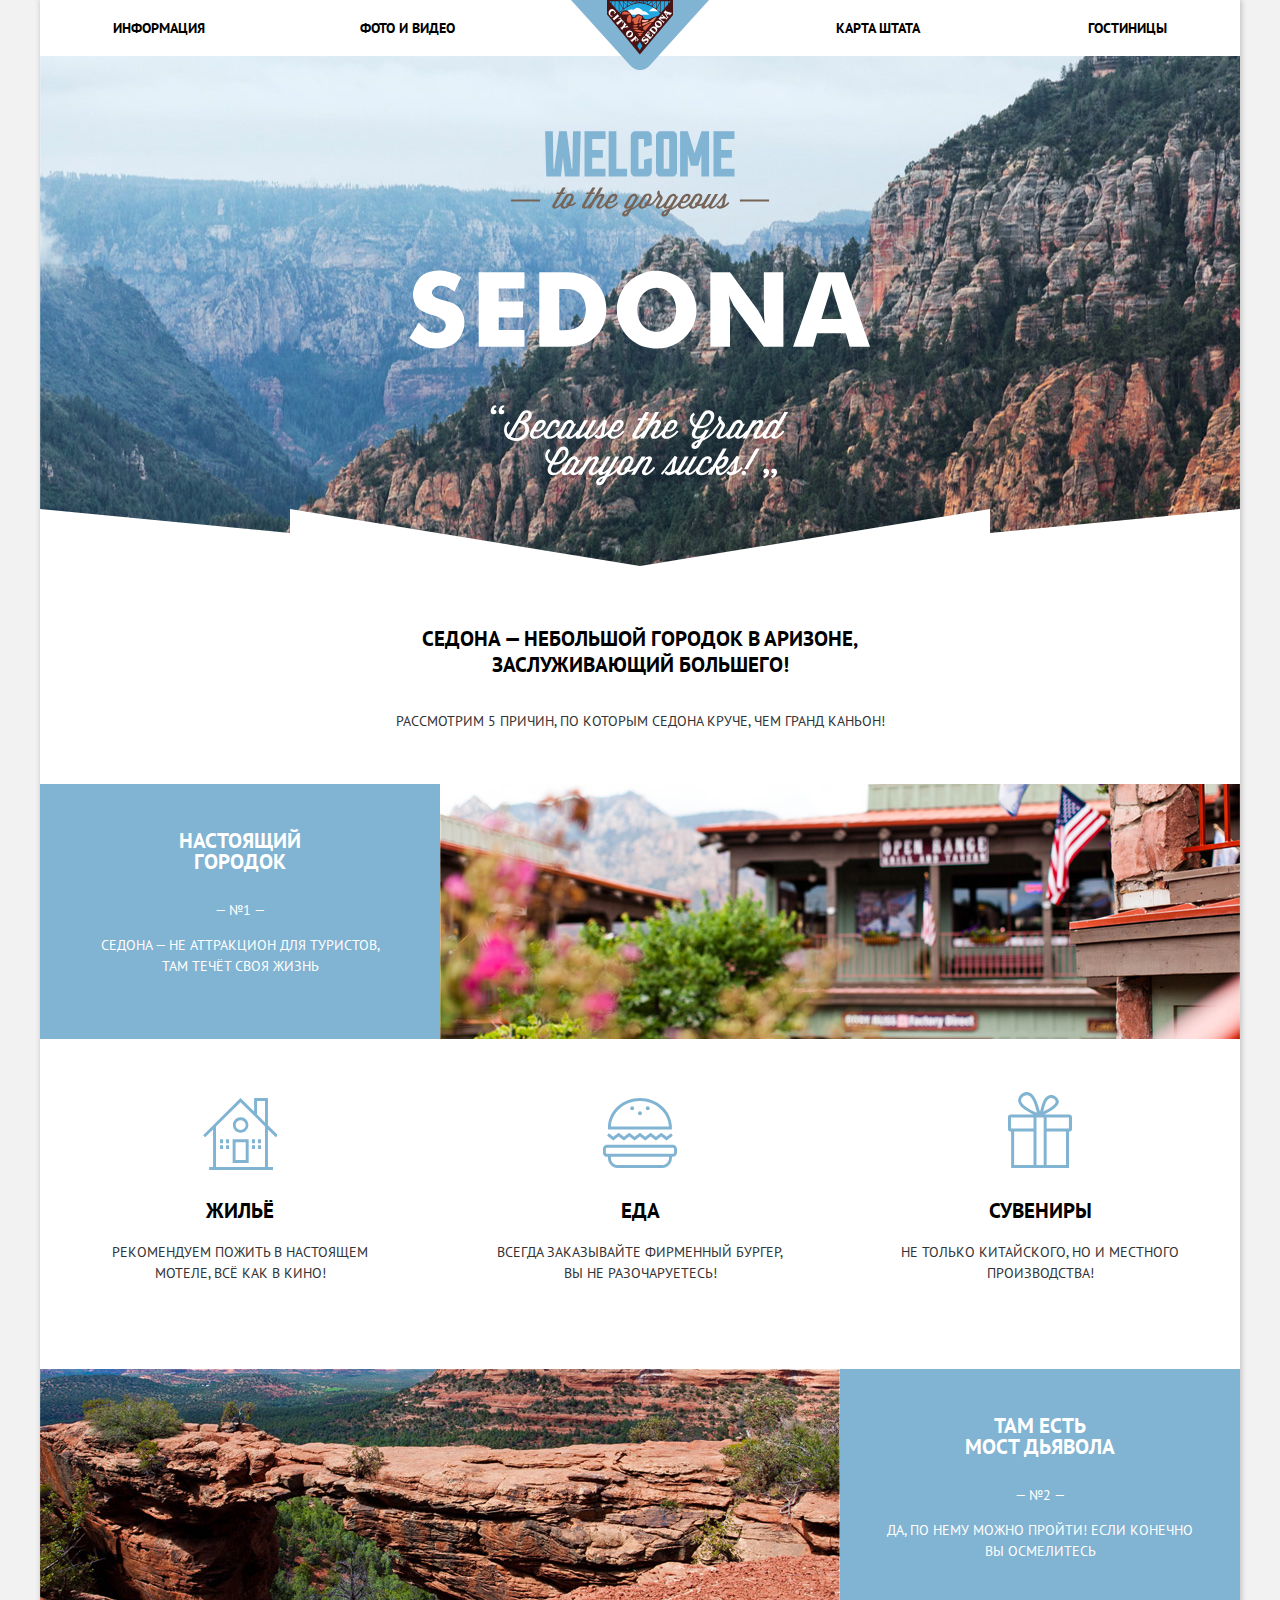
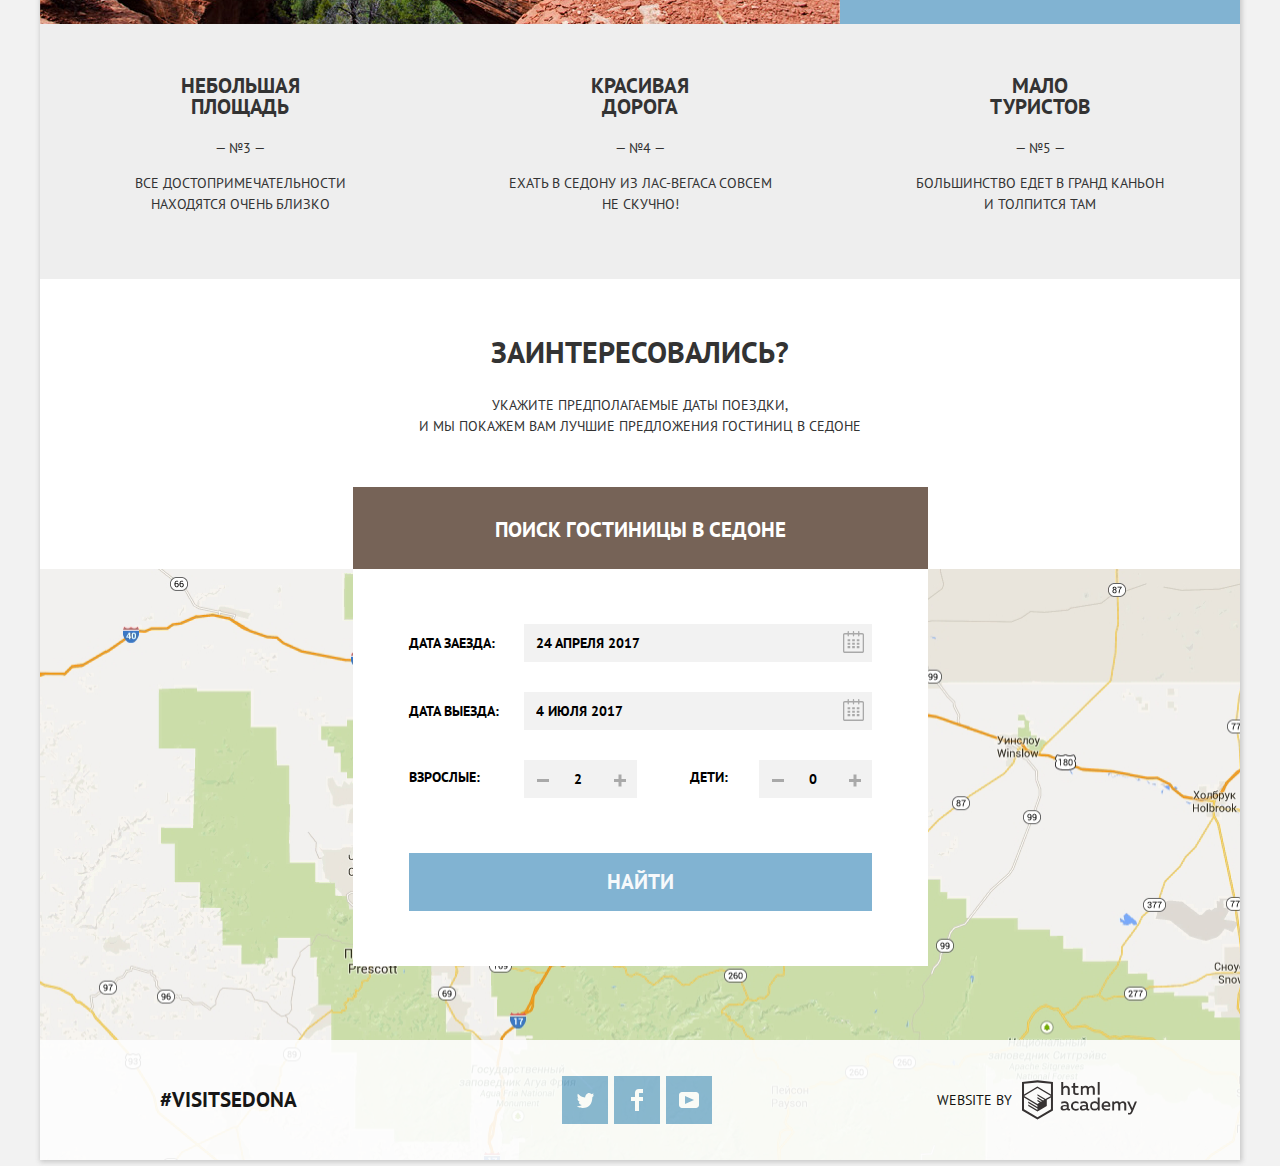
==== commit 348be20b: "исправила марджины на паддинги, исправила отступы" ====
--- a/index.html
+++ b/index.html
@@ -112,14 +112,14 @@
               </div>
             </div>
 
-            <p class="filters-item children"><label for="children-number">Дети:</label>
+            <div class="filters-item children"><label for="children-number">Дети:</label>
               <div class="children-buttons">
               <button class="children-dec" type="button" name="children-down"></button>
               <input type="number" id="children-number" name="children-number" placeholder="0" min="0" max="100" step="1">
               <button class="children-inc" type="button" name="children-up"></button>
                 </div>
-              
-            </p>
+
+            </div>
           </div>
             <button class="find-button" type="submit">Найти</button>
           </form>
--- a/css/style.css
+++ b/css/style.css
@@ -143,9 +143,9 @@
   text-transform: uppercase;
   background-color: #766357;
   width: 100%;
-  height: 86px;
-  padding: 35px 140px;
+  padding: 30px 140px 26px 140px;
   border: none;
+  box-sizing: border-box;
 
 }
 
@@ -205,6 +205,10 @@
   color: #94b9d2;
 }
 
+.map-wrapper {
+  position: relative;
+}
+
 .main-footer {
   width: 1200px;
   height: 120px;
@@ -305,6 +309,12 @@
   color: #333333;
 }
 
+.buttons-wrapper {
+  width: 261px;
+  display: flex;
+  justify-content: space-between;
+}
+
 .button-details {
   font-size: 14px;
   line-height: 21px;
@@ -312,7 +322,6 @@
   background-color: #81b3d2;
   color: #ffffff;
   text-decoration: none;
-  margin-right: 6px;
 
 }
 
@@ -357,6 +366,7 @@
   width: 1200px;
   height: 2760px;
   margin: 0 auto;
+  position: relative;
 }
 
 .main-header {
@@ -389,24 +399,24 @@
 }
 
 .main-navigation li {
-  width: 240px;
+  width: 150px;
   padding: 15px 0;
 }
 
 .main-navigation li:nth-child(1),
 .main-navigation li:nth-child(2) {
   text-align: left;
-  margin-right: 60px;
+  padding-right: 120px;
 }
 
 .main-navigation li:nth-child(3),
 .main-navigation li:nth-child(4) {
   text-align: right;
-  margin-left: 60px;
+  padding-left: 120px;
 }
 
 .main-navigation li:nth-child(3) {
-  margin-left: 180px;
+  margin-left: 65px;
 }
 
 
@@ -479,7 +489,7 @@
   margin: 0;
   width: 1200px;
   height: 255px;
-  background-color: rgba(129, 179, 210, 0.9);
+  background-color: #81b3d2;
   box-sizing: border-box;
   padding: 25px 850px 40px 50px;
   text-align: center;
@@ -504,7 +514,7 @@
   margin: 0;
   width: 1200px;
   height: 255px;
-  background-color: rgba(129, 179, 210, 0.9);
+  background-color: #81b3d2;
   box-sizing: border-box;
   padding: 25px 45px 40px 845px;
   text-align: center;
@@ -645,13 +655,13 @@
 }
 
 .footer-link {
-  width: 200px;
+  width: 230px;
   align-items: center;
 }
 
 
 .footer-rights {
-  width: 200px;
+  width: 230px;
   align-items: center;
   text-align: center;
   justify-content: center;
@@ -665,21 +675,19 @@
 }
 
 .footer-copyright span {
-  margin-right: 10px;
+  padding-right: 10px;
 }
 
 /* inner page layout */
 
 .inner-wrapper {
   width: 1200px;
-  height: 960px;
   margin: 0 auto;
 }
 
 .booking-filters {
   margin: 0;
   width: 1200px;
-  min-height: 220px;
   background-color: #ffffff;
 }
 
@@ -688,7 +696,6 @@
   list-style: none;
   padding: 0;
   width: 1200px;
-  min-height: 455px;
   display: flex;
   flex-wrap: wrap;
   box-sizing: border-box;
@@ -696,7 +703,7 @@
 
 .results-item {
   width: 1200px;
-  padding: 18px 73px;
+  padding: 14px 73px;
   display: flex;
   justify-content: space-between;
   border-top: 1px solid #e5e5e5;
@@ -709,11 +716,20 @@
 
 .hotel-photo,
 .hotel-profile {
-  margin-right: 30px;
+  padding-right: 30px;
+}
+
+.hotel-photo {
+  align-self: center;
 }
 
 .hotel-profile {
   flex-grow: 1;
+}
+
+.results-item-image {
+  height: 90px;
+  margin: 0;
 }
 
 .inner-footer {
@@ -741,7 +757,6 @@
 }
 
 .filters-item {
-  width: 100%;
   margin: 0;
   margin-bottom: 30px;
 }
@@ -773,10 +788,11 @@
   display: inline-block;
   width: 100px;
   height: 30px;
-
-}
-
-p.filters-item.children {
+  text-align: center;
+
+}
+
+div.filters-item.children {
   text-align: right;
   display: flex;
   align-items: center;
@@ -790,7 +806,7 @@
 
 .children input {
   width: 113px;
-  padding: 6px 12px 6px 12px;
+  padding: 6px 0 6px 10px;
 }
 
 .find-button {
@@ -804,7 +820,7 @@
 }
 .map-wrapper {
   width: 100%;
-  height: 473px;
+  height: 591px;
 }
 
 .map-image {
@@ -877,7 +893,7 @@
 /* inner page filters*/
 
 .filter-section-wrapper {
-  padding: 25px 73px 20px 73px;
+  padding: 25px 73px 0 73px;
   box-sizing: border-box;
   background-image: url("../img/filter-background.jpg");
   background-repeat: no-repeat;
@@ -885,6 +901,7 @@
   display: flex;
   justify-content: space-between;
   background-size: cover;
+  min-height: 212px;
 }
 
 .filter-wrapper {
@@ -892,7 +909,7 @@
 }
 
 .accommodation-filter {
-  margin-left: 110px;
+  padding-left: 120px;
   margin-right: auto;
 }
 
@@ -914,7 +931,7 @@
 }
 
 .booking-filters li {
-  padding: 10px 10px 10px 0;
+  padding: 12px 10px 12px 0;
 }
 
 .filter-range-title {
@@ -1072,11 +1089,11 @@
 }
 
 .found {
-  margin-right: 50px;
+  padding-right: 50px;
 }
 
 .sort-type {
-  margin-right: 38px;
+  padding-right: 38px;
   font-size: 12px;
   line-height: 18px;
   font-weight: 400;
@@ -1084,7 +1101,7 @@
 
 .sorting-options-wrapper li {
   margin-left: 0px;
-  margin-right: 32px;
+  padding-right: 32px;
 }
 
 .filering-options {
@@ -1122,7 +1139,7 @@
 }
 
 .sort-direction-up {
-  margin-right: 10px;
+  padding-right: 10px;
 }
 
 a.sort-direction-up:hover path {
@@ -1150,7 +1167,8 @@
 }
 
 .hotel-profile .button {
-  padding: 6px 18px 4px 18px;
+  padding: 4px 16px 4px 16px;
+  box-sizing: border-box;
 }
 
 .button-details {
@@ -1169,13 +1187,17 @@
 }
 
 .hotel-name {
-  margin-top: 13px;
-  margin-bottom: 13px;
+  margin: 0;
+  padding-top: 13px;
+  padding-bottom: 5px;
 }
 
 .type-price-wrapper {
-  display: block;
-  margin-bottom: 18px;
+  margin: 0;
+  width: 186px;
+  padding-bottom: 10px;
+  display: flex;
+  justify-content: space-between;
 }
 
 .hotel-rating {
@@ -1200,6 +1222,8 @@
 
 .footer-opacity {
   opacity: 0.9;
+  position: absolute;
+  bottom: 0;
 }
 
 .wrapper,
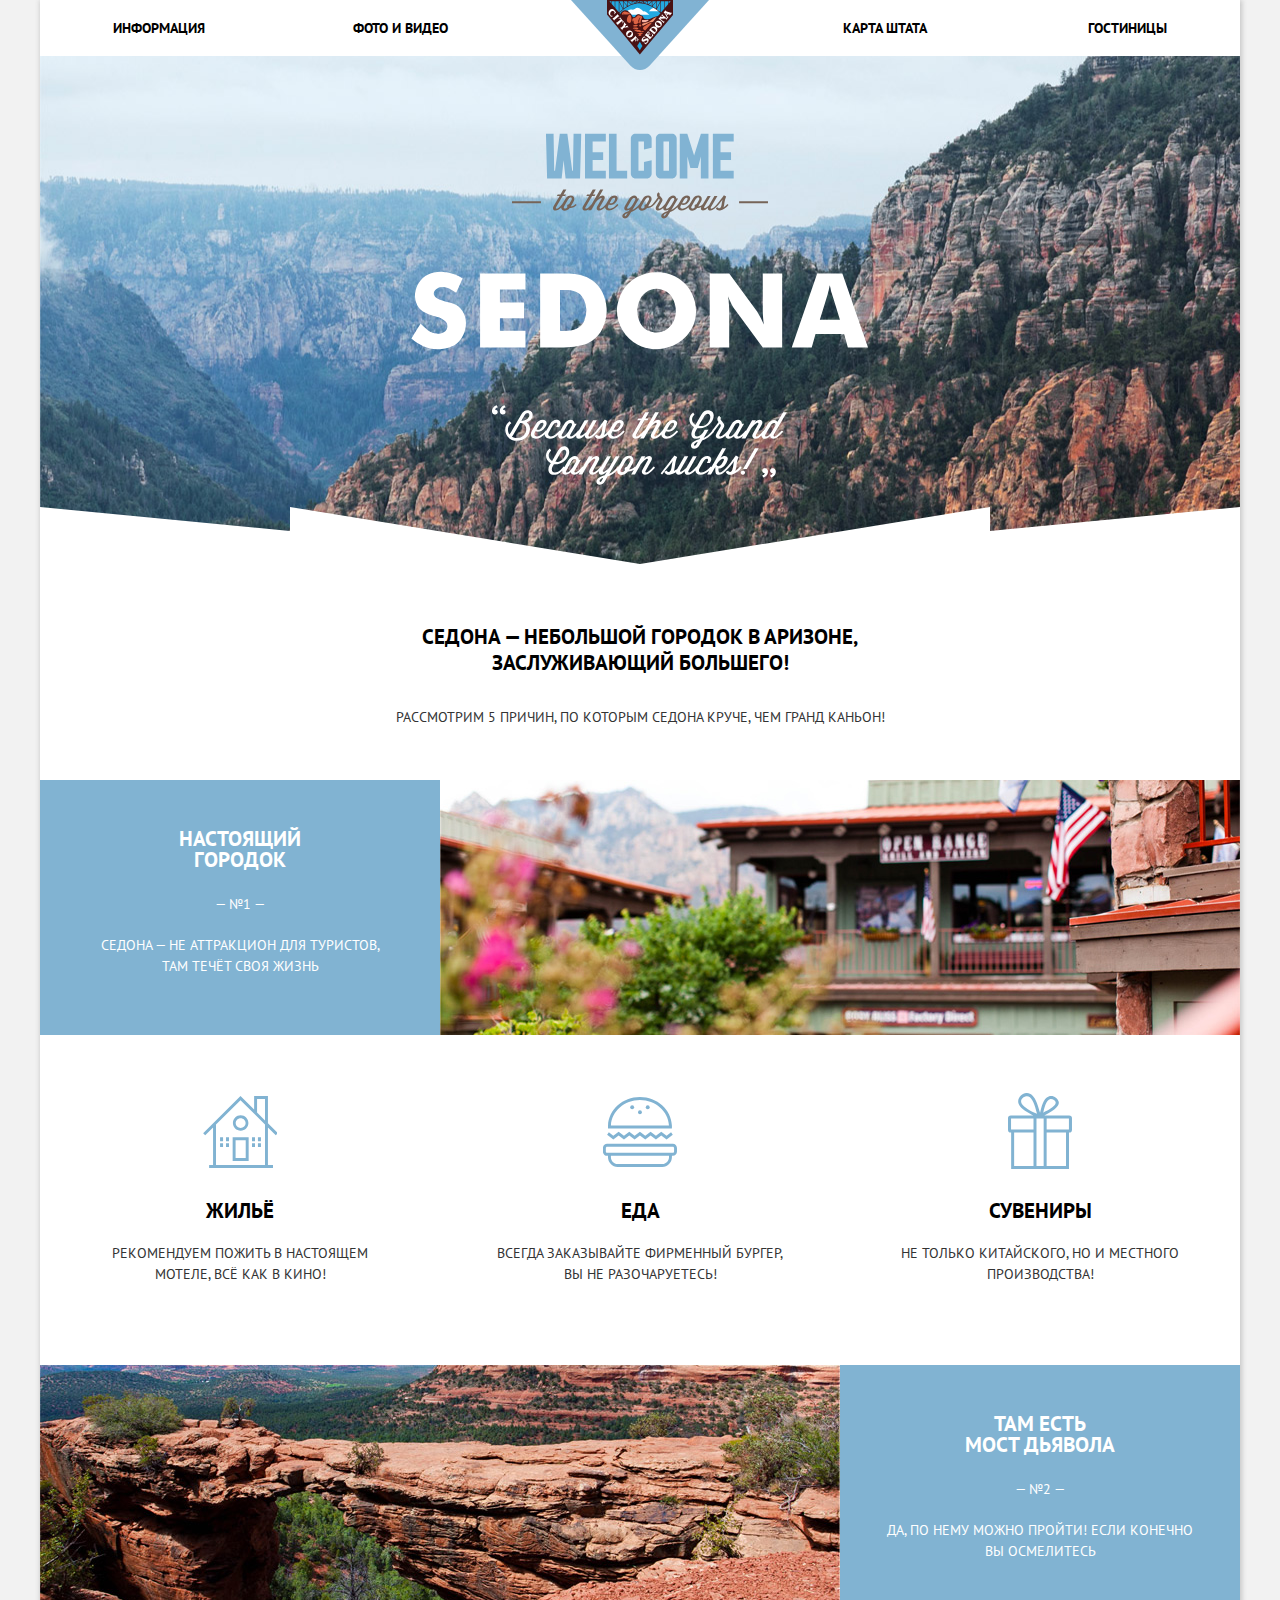
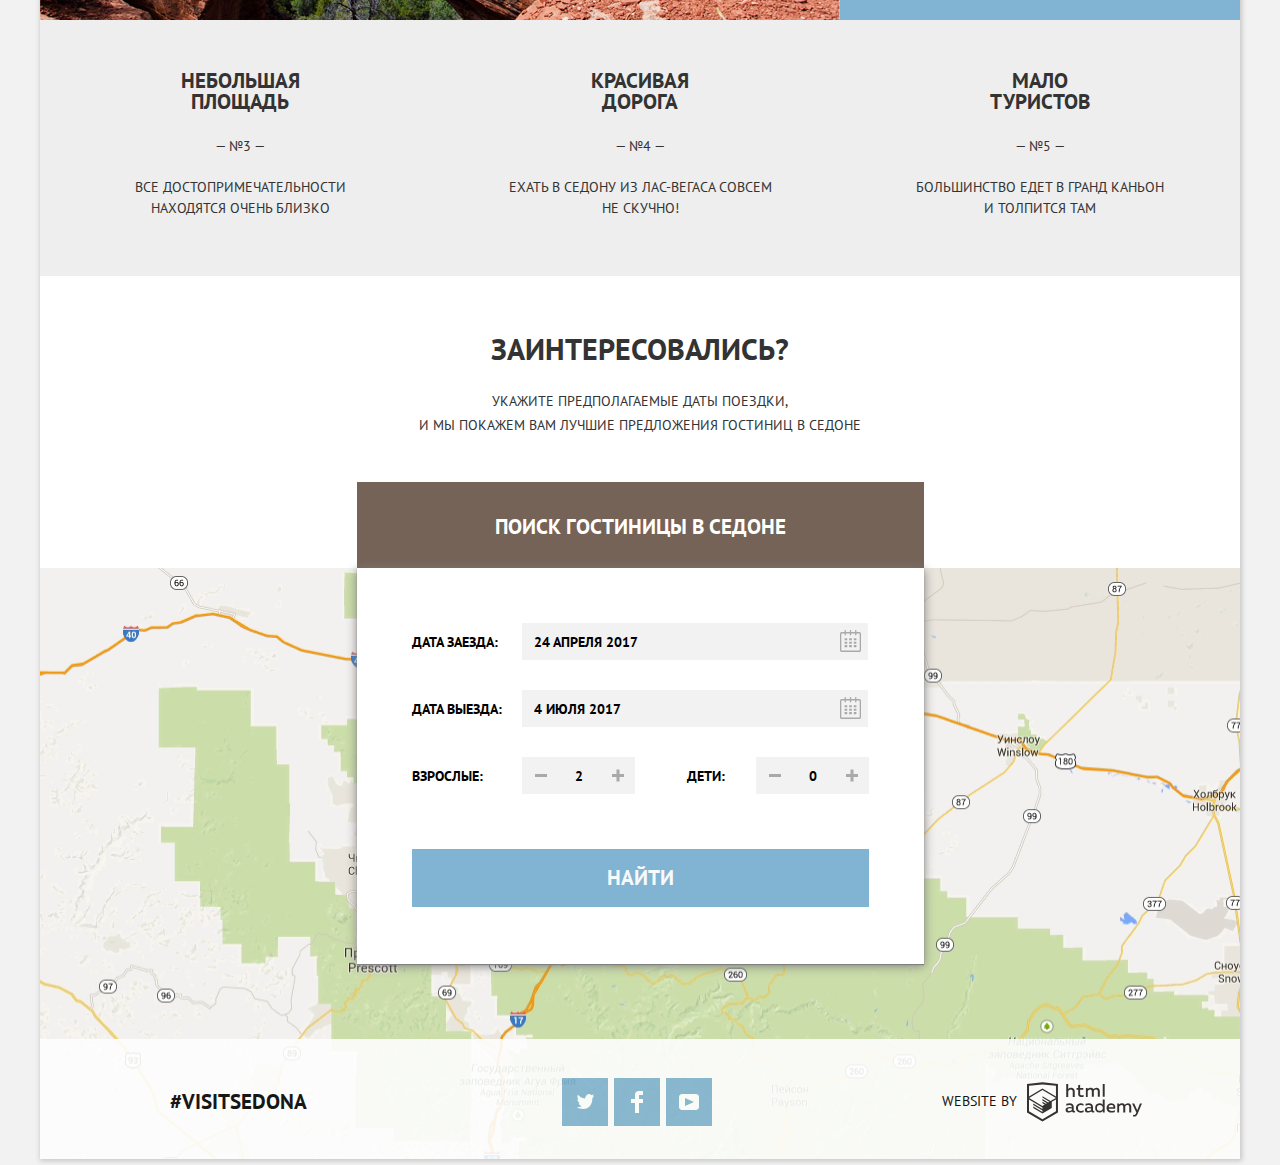
==== commit beb14a95: "поправила отступы и размеры, добавила префиксы, прошлась по всем базовым критериям и подключила карт" ====
--- a/index.html
+++ b/index.html
@@ -2,15 +2,15 @@
 <html lang="ru">
   <head>
     <meta charset="utf-8">
-    <title>Welcome to Sedona!</title>
-    <link href="https://fonts.googleapis.com/css?family=PT+Sans:400,700&display=swap&subset=cyrillic" rel="stylesheet">
-    <link href="css/normalize.css" rel="stylesheet">
-    <link href="css/style.css" rel="stylesheet">
+      <title>Welcome to Sedona!</title>
+        <link href="https://fonts.googleapis.com/css?family=PT+Sans:400,700&display=swap&subset=cyrillic" rel="stylesheet">
+        <link href="css/normalize.css" rel="stylesheet">
+        <link href="css/style.css" rel="stylesheet">
   </head>
   <body>
     <div class="wrapper">
     <header class="main-header">
-      <img class="main-header-logo" src="img/logo-sedona.svg" alt="Логотип Седоны" width="140" height="70">
+        <img class="main-header-logo" src="img/logo-sedona.svg" alt="Логотип Седоны" width="140" height="70">
       <nav class="main-navigation">
         <ul>
           <li><a href="#">Информация</a></li>
@@ -22,23 +22,23 @@
     </header>
 
     <main class="container">
-    <h1 class="visually-hidden">Информация о Седоне</h1>
-    <div class="welcome-wrapper">
-    <img class="welcome-image" src="img/welcome-image.svg" alt="Добро пожаловать в прекрасную Седону" width="462" height="270">
-    </div>
+      <h1 class="visually-hidden">Информация о Седоне</h1>
+      <div class="welcome-wrapper">
+        <img class="welcome-image" src="img/welcome-image.svg" alt="Добро пожаловать в прекрасную Седону" width="458" height="353">
+      </div>
     <section class="sedona-benefits">
         <p class="sedona-lead">Седона — небольшой городок в Аризоне,
           заслуживающий большего!</p>
         <h2 class="benefits-heading">Рассмотрим 5 причин, по которым Седона круче, чем гранд каньон!</h2>
-    <div class="benefits-wrapper">
-      <ol class="benefits-list">
-        <li class="city-benefit">
-          <div class="city-item-wrapper">
-          <h3 class="bold-heading">Настоящий городок</h3>
-          <p class="benefit-bumber">— №1 —</p>
-          <p>Седона — не аттракцион для туристов, там течёт своя жизнь</p>
-        </div>
-        </li>
+        <div class="benefits-wrapper">
+        <ol class="benefits-list">
+          <li class="city-benefit">
+            <div class="city-item-wrapper">
+              <h3 class="bold-heading">Настоящий городок</h3>
+              <p class="benefit-number">— №1 —</p>
+              <p>Седона — не аттракцион для туристов, там течёт своя жизнь</p>
+            </div>
+          </li>
         <li>
         <ul class="city-benefits">
            <li class="city-benefit-item">
@@ -53,35 +53,36 @@
              <h3 class="city-benefit-heading souvenirs">Сувениры</h3>
              <p>Не только китайского, но и местного производства!</p>
            </li>
-         </ul>
+      </ul>
        </li>
-        <li class="bridge-description">
-        <div class="bridge-wrapper">
+       <li class="bridge-description">
+         <div class="bridge-wrapper">
           <h3 class="bold-heading">Там есть<br>Мост дьявола</h3>
-          <p class="benefit-bumber">— №2 —</p>
+          <p class="benefit-number">— №2 —</p>
           <p>Да, по нему можно пройти! Если конечно вы осмелитесь</p>
-        </div>
+          </div>
         </li>
         <li class="standard-benefit">
           <h3>Небольшая площадь</h3>
-          <p class="benefit-bumber">— №3 —</p>
+          <p class="benefit-number">— №3 —</p>
           <p>Все достопримечательности находятся очень близко</p>
         </li>
         <li class="standard-benefit">
           <h3>Красивая дорога</h3>
-          <p class="benefit-bumber">— №4 —</p>
+          <p class="benefit-number">— №4 —</p>
           <p>Ехать в Седону из Лас-Вегаса совсем не скучно!</p>
         </li>
         <li class="standard-benefit">
           <h3>Мало туристов</h3>
-          <p class="benefit-bumber">— №5 —</p>
+          <p class="benefit-number">— №5 —</p>
           <p class="benefit-5-description">Большинство едет в гранд каньон и толпится там</p>
         </li>
-      </ol>
-    </div>
-    </section>
+        </ol>
+        </div>
+      </section>
 
     <section class="booking-dates">
+      <div class="date-selection">
       <h4 class="visually-hidden">Выбор даты поездки.</h4>
       <p class="interested">
         <b>Заинтересовались?</b>
@@ -90,17 +91,18 @@
         Укажите предполагаемые даты поездки, <br>
         и мы покажем вам лучшие предложения гостиниц в седоне
       </p>
-      <div class="hotels-search">
         <button class="search-button">Поиск гостиницы в Седоне</button>
-        <div class="form-wrapper">
+      </div>
+
+        <div class="hotels-search">
           <form class="hotels-filter" action="index.html" method="post">
             <p class="filters-item checkin"><label for="checkin-date">Дата заезда:</label><input type="text" id="checkin-date" name="checkin-date" value="" placeholder="24 апреля 2017">
               <button class="calendar-btn"><svg class="checkin-calendar" xmlns="http://www.w3.org/2000/svg" width="21" height="22" viewBox="0 0 21 22"><path d="M19.251 2.025h-2.845V.648c0-.381-.294-.689-.656-.689-.363 0-.656.308-.656.689v1.377h-3.938V.648c0-.381-.294-.689-.655-.689-.363 0-.657.308-.657.689v1.377H5.906V.648c0-.381-.294-.689-.656-.689-.363 0-.657.308-.657.689v1.377H1.75C.784 2.025 0 2.847 0 3.862v16.302C0 21.179.784 22 1.75 22h17.501c.966 0 1.749-.821 1.749-1.836V3.862c0-1.015-.783-1.837-1.749-1.837zm.437 18.139a.448.448 0 0 1-.437.459H1.75a.45.45 0 0 1-.438-.459V3.862a.45.45 0 0 1 .438-.459h2.844v1.378c0 .381.294.689.657.689.362 0 .656-.308.656-.689V3.403h3.938v1.378c0 .381.294.689.657.689.361 0 .655-.308.655-.689V3.403h3.938v1.378c0 .381.293.689.656.689.362 0 .656-.308.656-.689V3.403h2.845c.241 0 .437.206.437.459v16.302z"/><path d="M4.594 8.225h2.625v2.066H4.594zM4.594 11.668h2.625v2.067H4.594zM4.594 15.112h2.625v2.066H4.594zM9.188 15.112h2.625v2.066H9.188zM9.188 11.668h2.625v2.067H9.188zM9.188 8.225h2.625v2.066H9.188zM13.781 15.112h2.625v2.066h-2.625zM13.781 11.668h2.625v2.067h-2.625zM13.781 8.225h2.625v2.066h-2.625z"/></svg>
-              </svg></button>
+              </button>
               </p>
             <p class="filters-item checkout"><label for="checkout-date">Дата выезда:</label><input type="text" id="checkout-date" name="checkout-date" value="" placeholder="4 июля 2017">
             <button class="calendar-btn"><svg class="checkout-calendar" xmlns="http://www.w3.org/2000/svg" width="21" height="22" viewBox="0 0 21 22"><path d="M19.251 2.025h-2.845V.648c0-.381-.294-.689-.656-.689-.363 0-.656.308-.656.689v1.377h-3.938V.648c0-.381-.294-.689-.655-.689-.363 0-.657.308-.657.689v1.377H5.906V.648c0-.381-.294-.689-.656-.689-.363 0-.657.308-.657.689v1.377H1.75C.784 2.025 0 2.847 0 3.862v16.302C0 21.179.784 22 1.75 22h17.501c.966 0 1.749-.821 1.749-1.836V3.862c0-1.015-.783-1.837-1.749-1.837zm.437 18.139a.448.448 0 0 1-.437.459H1.75a.45.45 0 0 1-.438-.459V3.862a.45.45 0 0 1 .438-.459h2.844v1.378c0 .381.294.689.657.689.362 0 .656-.308.656-.689V3.403h3.938v1.378c0 .381.294.689.657.689.361 0 .655-.308.655-.689V3.403h3.938v1.378c0 .381.293.689.656.689.362 0 .656-.308.656-.689V3.403h2.845c.241 0 .437.206.437.459v16.302z"/><path d="M4.594 8.225h2.625v2.066H4.594zM4.594 11.668h2.625v2.067H4.594zM4.594 15.112h2.625v2.066H4.594zM9.188 15.112h2.625v2.066H9.188zM9.188 11.668h2.625v2.067H9.188zM9.188 8.225h2.625v2.066H9.188zM13.781 15.112h2.625v2.066h-2.625zM13.781 11.668h2.625v2.067h-2.625zM13.781 8.225h2.625v2.066h-2.625z"/></svg>
-            </svg></button>
+              </button>
               </p>
 
               <div class="adult-child-wrapper">
@@ -124,12 +126,12 @@
             <button class="find-button" type="submit">Найти</button>
           </form>
         </div>
-      </div>
-    </section>
 
     <div class="map-wrapper">
+      <iframe class="google-map" src="https://www.google.com/maps/embed?pb=!1m18!1m12!1m3!1d52385.13565767074!2d-111.8301579277037!3d34.854443815395705!2m3!1f0!2f0!3f0!3m2!1i1024!2i768!4f13.1!3m3!1m2!1s0x872da132f942b00d%3A0x5548c523fa6c8efd!2z0KHQtdC00L7QvdCwLCDQkNGA0LjQt9C-0L3QsCA4NjMzNiwg0KHQqNCQ!5e0!3m2!1sru!2sua!4v1560962629652!5m2!1sru!2sua" width="1200" height="591" allowfullscreen></iframe>
       <img class="map-image" src="img/map.png" alt="Седона,Аризона 86336, США" width="1200" height="591">
     </div>
+      </section>
     </main>
 
     <footer class="main-footer footer-opacity">
--- a/css/style.css
+++ b/css/style.css
@@ -94,6 +94,9 @@
   font-size: 21px;
   line-height: 21px;
   font-weight: 700;
+
+  margin: 0;
+  padding-bottom: 22px;
 }
 
 .standard-benefit h3 {
@@ -115,9 +118,25 @@
 
   white-space: nowrap;
 
-  clip-path: inset(100%);
+  -webkit-clip-path: inset(100%);
+
+          clip-path: inset(100%);
   clip: rect(0 0 0 0);
   overflow: hidden;
+}
+
+.date-selection {
+  position: relative;
+  width: 1200px;
+  height: 292px;
+  padding-top: 55px;
+  padding-bottom: 0;
+  text-align: center;
+
+  -webkit-box-sizing: border-box;
+
+          box-sizing: border-box;
+
 }
 
 .interested {
@@ -126,13 +145,19 @@
   font-weight: 700;
   color: #333333;
   text-align: center;
+
+  margin: 0;
 }
 
 .dates-request {
   text-align: center;
   margin: 0;
-  margin-bottom: 45px;
-}
+  padding-top: 22px;
+  padding-bottom: 45px;
+  font-size: 14px;
+  line-height: 24px;
+}
+
 
 .search-button {
 
@@ -142,10 +167,14 @@
   color: #ffffff;
   text-transform: uppercase;
   background-color: #766357;
-  width: 100%;
-  padding: 30px 140px 26px 140px;
+
+  width: 567px;
+  height: 86px;
+  margin: 0;
+  padding: 30px 130px 26px 130px;
   border: none;
-  box-sizing: border-box;
+  -webkit-box-sizing: border-box;
+          box-sizing: border-box;
 
 }
 
@@ -156,6 +185,23 @@
 .search-button:active {
   background-color: #503e33;
   color: #928a85;
+}
+
+.hotels-search {
+  position: absolute;
+  left: 50%;
+  margin-left: -283px;
+  z-index: 1;
+  width: 567px;
+  min-height: 396px;
+  padding: 55px 55px 56px 55px;
+  -webkit-box-sizing: border-box;
+          box-sizing: border-box;
+  background-color: #ffffff;
+  -webkit-box-shadow: 0px 1px 1px 0px #818181,
+              0px 2px 10px 0px #818181;
+          box-shadow: 0px 1px 1px 0px #818181,
+              0px 2px 10px 0px #818181;
 }
 
 .hotels-search p {
@@ -214,12 +260,19 @@
   height: 120px;
   background-color: #fefefe;
   color: #000000;
-  display: flex;
-  margin: 0;
-  padding: 35px 73px 35px 73px;
-  justify-content: space-between;
-  align-items: center;
-  box-sizing: border-box;
+  display: -webkit-box;
+  display: -ms-flexbox;
+  display: flex;
+  margin: 0;
+  padding: 40px 73px 35px 73px;
+  -webkit-box-pack: justify;
+      -ms-flex-pack: justify;
+          justify-content: space-between;
+  -webkit-box-align: center;
+      -ms-flex-align: center;
+          align-items: center;
+  -webkit-box-sizing: border-box;
+          box-sizing: border-box;
 
 }
 
@@ -231,24 +284,33 @@
   font-weight: 700;
 }
 
-/* .footer-social {
-  width: 200px;
-  margin-right: auto;
-  margin-left: auto;
-} */
+.footer-social {
+  width: 250px;
+}
 
 .footer-social ul {
   padding: 0;
   list-style: none;
-  display: flex;
-  flex-wrap: wrap;
-  justify-content: center;
+  display: -webkit-box;
+  display: -ms-flexbox;
+  display: flex;
+  -ms-flex-wrap: wrap;
+      flex-wrap: wrap;
+  -webkit-box-pack: center;
+      -ms-flex-pack: center;
+          justify-content: center;
 }
 
 .social-button {
-  display: flex;
-  align-items: center;
-  justify-content: center;
+  display: -webkit-box;
+  display: -ms-flexbox;
+  display: flex;
+  -webkit-box-align: center;
+      -ms-flex-align: center;
+          align-items: center;
+  -webkit-box-pack: center;
+      -ms-flex-pack: center;
+          justify-content: center;
   width: 46px;
   height: 48px;
   margin-right: 6px;
@@ -310,9 +372,13 @@
 }
 
 .buttons-wrapper {
-  width: 261px;
-  display: flex;
-  justify-content: space-between;
+  width: 257px;
+  display: -webkit-box;
+  display: -ms-flexbox;
+  display: flex;
+  -webkit-box-pack: justify;
+      -ms-flex-pack: justify;
+          justify-content: space-between;
 }
 
 .button-details {
@@ -364,7 +430,6 @@
 /* layout */
 .wrapper {
   width: 1200px;
-  height: 2760px;
   margin: 0 auto;
   position: relative;
 }
@@ -394,8 +459,11 @@
   width: 100%;
   list-style: none;
   background: #ffffff;
-  display: flex;
-  box-sizing: border-box;
+  display: -webkit-box;
+  display: -ms-flexbox;
+  display: flex;
+  -webkit-box-sizing: border-box;
+          box-sizing: border-box;
 }
 
 .main-navigation li {
@@ -406,17 +474,17 @@
 .main-navigation li:nth-child(1),
 .main-navigation li:nth-child(2) {
   text-align: left;
-  padding-right: 120px;
+  padding-right: 90px;
 }
 
 .main-navigation li:nth-child(3),
 .main-navigation li:nth-child(4) {
   text-align: right;
-  padding-left: 120px;
+  padding-left: 90px;
 }
 
 .main-navigation li:nth-child(3) {
-  margin-left: 65px;
+  margin-left: auto;
 }
 
 
@@ -424,17 +492,18 @@
   display: block;
   position: relative;
   width: 100%;
-  height: 510px;
+  height: 508px;
   background:
-  url("../img/polygon.svg") no-repeat 50% 100%,
-  url("../img/index.jpg") no-repeat 50% 23%;
-  background-clip: content-box;
+  url("../img/intro-mask.svg") no-repeat 50% 100%,
+  url("../img/index.jpg") no-repeat 50% 21%;
 }
 
 .welcome-image {
   display: block;
   margin: 0 auto;
-  padding-top: 75px;
+  padding-top: 77px;
+  width: 458px;
+  height: 353px;
 }
 
 .sedona-benefits {
@@ -449,7 +518,7 @@
 }
 
 .benefits-heading {
-  margin-top: 30px;
+  margin-top: 28px;
 }
 
 .benefits-wrapper {
@@ -462,20 +531,30 @@
   margin: 0;
   padding: 0;
   list-style: none;
-  display: flex;
-  flex-wrap: wrap;
-  justify-content: space-between;
+  display: -webkit-box;
+  display: -ms-flexbox;
+  display: flex;
+  -ms-flex-wrap: wrap;
+      flex-wrap: wrap;
+  -webkit-box-pack: justify;
+      -ms-flex-pack: justify;
+          justify-content: space-between;
 }
 
 .standard-benefit {
   width: 400px;
-  min-height: 255px;
-  margin: 0;
-  box-sizing: border-box;
+  height: 256px;
+  margin: 0;
+  -webkit-box-sizing: border-box;
+          box-sizing: border-box;
   text-align: center;
   vertical-align: middle;
 }
 
+.standard-benefit p {
+  margin: 0;
+}
+
 .city-benefit {
   width: 1200px;
 }
@@ -490,8 +569,9 @@
   width: 1200px;
   height: 255px;
   background-color: #81b3d2;
-  box-sizing: border-box;
-  padding: 25px 850px 40px 50px;
+  -webkit-box-sizing: border-box;
+          box-sizing: border-box;
+  padding: 48px 850px 40px 50px;
   text-align: center;
 
   color: #ffffff;
@@ -515,10 +595,15 @@
   width: 1200px;
   height: 255px;
   background-color: #81b3d2;
-  box-sizing: border-box;
-  padding: 25px 45px 40px 845px;
+  -webkit-box-sizing: border-box;
+          box-sizing: border-box;
+  padding: 48px 45px 40px 845px;
   text-align: center;
   color: #ffffff;
+}
+
+.bridge-wrapper p {
+  margin: 0;
 }
 
 .bridge-wrapper::before {
@@ -536,21 +621,29 @@
 .standard-benefit {
   background-color: #eeeeee;
   text-align: center;
-  padding: 30px 60px 40px 60px;
+  padding: 50px 65px 55px 65px;
 }
 
 .benefit-number {
-  margin-top: 40px;
-  margin-bottom: 40px;
+  margin: 0;
+  padding-top: 24px;
+  padding-bottom: 20px;
+}
+
+.city-item-wrapper p {
+  margin: 0;
 }
 
 .bold-heading,
 .standard-benefit h3 {
+  margin: 0;
   padding-left: 70px;
   padding-right: 70px;
 }
 
 .city-benefits {
+  display: -webkit-box;
+  display: -ms-flexbox;
   display: flex;
   width: 1200px;
   list-style: none;
@@ -563,22 +656,23 @@
   width: 400px;
   height: 330px;
   margin: 0;
-  box-sizing: border-box;
-  padding: 140px 50px 90px 50px;
+  -webkit-box-sizing: border-box;
+          box-sizing: border-box;
+  padding: 165px 50px 85px 50px;
   text-align: center;
 
 }
 
 .benefit-5-description {
-  padding-left: 15px;
-  padding-right: 15px;
+  padding-left: 11px;
+  padding-right: 11px;
 }
 
 
 .city-benefit-heading.accommodation::before {
   content: "";
   position: absolute;
-  top: 18%;
+  top: 61px;
   left: 50%;
   width: 74px;
   height: 75px;
@@ -591,7 +685,7 @@
 .city-benefit-heading.food::before {
   content: "";
   position: absolute;
-  top: 18%;
+  top: 62px;
   left: 50%;
   width: 74px;
   height: 75px;
@@ -603,7 +697,7 @@
 .city-benefit-heading.souvenirs::before {
   content: "";
   position: absolute;
-  top: 16%;
+  top: 58px;
   left: 50%;
   width: 64px;
   height: 77px;
@@ -612,7 +706,9 @@
   background-repeat: no-repeat;
 }
 
-
+.city-benefit-item p {
+  margin: 0;
+}
 
 
 /*-------*/
@@ -622,31 +718,6 @@
   margin-left: 0;
   margin-right: 0;
   width: 100%;
-  height: 235px;
-}
-
-.interested {
-  margin-top: 55px;
-  margin-bottom: 25px;
-}
-
-.hotels-search {
-  width: 575px;
-  min-height: 480px;
-  margin: 50px auto;
-}
-
-.form-wrapper {
-  position: absolute;
-  top: 100%;
-  left: 50%;
-  margin-left: -287px;
-  z-index: 1;
-  width: 575px;
-  min-height: 396px;
-  padding: 55px 56px;
-  box-sizing: border-box;
-  background-color: #ffffff;
 }
 
 
@@ -655,23 +726,35 @@
 }
 
 .footer-link {
-  width: 230px;
-  align-items: center;
+  width: 250px;
+  -webkit-box-align: center;
+      -ms-flex-align: center;
+          align-items: center;
 }
 
 
 .footer-rights {
-  width: 230px;
-  align-items: center;
+  width: 250px;
+  -webkit-box-align: center;
+      -ms-flex-align: center;
+          align-items: center;
   text-align: center;
-  justify-content: center;
+  -webkit-box-pack: center;
+      -ms-flex-pack: center;
+          justify-content: center;
 }
 
 
 .footer-copyright {
-  display: flex;
-  align-items: center;
-  /* text-align: center; */
+  display: -webkit-box;
+  display: -ms-flexbox;
+  display: flex;
+  -webkit-box-align: center;
+      -ms-flex-align: center;
+          align-items: center;
+  -webkit-box-pack: center;
+      -ms-flex-pack: center;
+          justify-content: center;
 }
 
 .footer-copyright span {
@@ -681,8 +764,10 @@
 /* inner page layout */
 
 .inner-wrapper {
+  position: relative;
   width: 1200px;
   margin: 0 auto;
+  background-color: #fefefe;
 }
 
 .booking-filters {
@@ -690,22 +775,37 @@
   width: 1200px;
   background-color: #ffffff;
 }
+
+.search-results {
+  margin: 0 auto;
+  width: 1200px;
+
+}
+
 
 .results-list {
   margin: 0;
   list-style: none;
   padding: 0;
   width: 1200px;
-  display: flex;
-  flex-wrap: wrap;
-  box-sizing: border-box;
+  display: -webkit-box;
+  display: -ms-flexbox;
+  display: flex;
+  -ms-flex-wrap: wrap;
+      flex-wrap: wrap;
+  -webkit-box-sizing: border-box;
+          box-sizing: border-box;
 }
 
 .results-item {
   width: 1200px;
   padding: 14px 73px;
-  display: flex;
-  justify-content: space-between;
+  display: -webkit-box;
+  display: -ms-flexbox;
+  display: flex;
+  -webkit-box-pack: justify;
+      -ms-flex-pack: justify;
+          justify-content: space-between;
   border-top: 1px solid #e5e5e5;
 }
 
@@ -720,11 +820,15 @@
 }
 
 .hotel-photo {
-  align-self: center;
+  -ms-flex-item-align: center;
+      -ms-grid-row-align: center;
+      align-self: center;
 }
 
 .hotel-profile {
-  flex-grow: 1;
+  -webkit-box-flex: 1;
+      -ms-flex-positive: 1;
+          flex-grow: 1;
 }
 
 .results-item-image {
@@ -742,18 +846,20 @@
 }
 
 .hotels-filter {
-
-  margin: 0;
-
-  /* display: flex;
-  flex-wrap: wrap;
-  justify-content: space-between; */
-
+  margin: 0;
+}
+
+.hotels-filter p {
+  height: 37px;
 }
 
 .adult-child-wrapper {
-  display: flex;
-  justify-content: space-between;
+  display: -webkit-box;
+  display: -ms-flexbox;
+  display: flex;
+  -webkit-box-pack: justify;
+      -ms-flex-pack: justify;
+          justify-content: space-between;
 }
 
 .filters-item {
@@ -764,49 +870,68 @@
 .checkin label,
 .checkout label {
   display: inline-block;
+  vertical-align: baseline;
   width: 100px;
-  height: 30px;
-  padding-right: 15px;
+  height: 37px;
+  padding-right: 10px;
   text-align: left;
 }
 
 .filters-item input {
-  box-sizing: border-box;
-  width: 348px;
+  -webkit-box-sizing: border-box;
+          box-sizing: border-box;
+  width: 346px;
+  height: 37px;
   padding: 6px 220px 6px 12px;
   border: none;
 }
 
 .adults label {
-  display: inline-block;
+  display: -webkit-box;
+  display: -ms-flexbox;
+  display: flex;
+  -webkit-box-align: center;
+      -ms-flex-align: center;
+          align-items: center;
   width: 100px;
-  height: 30px;
-  padding-right: 15px;
+  height: 37px;
+  padding-right: 10px;
 }
 
 .children label {
-  display: inline-block;
+  display: -webkit-box;
+  display: -ms-flexbox;
+  display: flex;
+  -webkit-box-align: center;
+      -ms-flex-align: center;
+          align-items: center;
   width: 100px;
-  height: 30px;
-  text-align: center;
+  height: 37px;
+  -webkit-box-pack: center;
+      -ms-flex-pack: center;
+          justify-content: center;
 
 }
 
 div.filters-item.children {
   text-align: right;
-  display: flex;
-  align-items: center;
+  display: -webkit-box;
+  display: -ms-flexbox;
+  display: flex;
+  -webkit-box-align: center;
+      -ms-flex-align: center;
+          align-items: center;
 }
 
 
 .adults input {
   width: 113px;
-  padding: 6px 0 6px 10px;
+  padding: 6px 10px 6px 10px;
 }
 
 .children input {
   width: 113px;
-  padding: 6px 0 6px 10px;
+  padding: 6px 10px 6px 10px;
 }
 
 .find-button {
@@ -821,6 +946,7 @@
 .map-wrapper {
   width: 100%;
   height: 591px;
+  /* position: relative; */
 }
 
 .map-image {
@@ -828,11 +954,49 @@
   height: 591px;
 }
 
+.google-map {
+  position: absolute;
+  top: 0;
+}
+
+input::-webkit-input-placeholder {
+  color: #000000;
+  text-transform: uppercase;
+  opacity: 1;
+}
+
+input:-ms-input-placeholder {
+  color: #000000;
+  text-transform: uppercase;
+  opacity: 1;
+}
+
+input::-ms-input-placeholder {
+  color: #000000;
+  text-transform: uppercase;
+  opacity: 1;
+}
+
 input::placeholder {
   color: #000000;
   text-transform: uppercase;
-}
-
+  opacity: 1;
+}
+
+input::-webkit-input-placeholder {
+  color: #000000;
+  text-transform: uppercase;
+}
+
+input:-ms-input-placeholder {
+  color: #000000;
+  text-transform: uppercase;
+}
+
+input::-ms-input-placeholder {
+  color: #000000;
+  text-transform: uppercase;
+}
 
 .calendar-btn {
   position: absolute;
@@ -893,19 +1057,25 @@
 /* inner page filters*/
 
 .filter-section-wrapper {
-  padding: 25px 73px 0 73px;
-  box-sizing: border-box;
+  padding: 30px 73px 0 73px;
+  -webkit-box-sizing: border-box;
+          box-sizing: border-box;
   background-image: url("../img/filter-background.jpg");
   background-repeat: no-repeat;
-  background-position: 50% 20%;
-  display: flex;
-  justify-content: space-between;
+  background-position: 50% 16%;
+  display: -webkit-box;
+  display: -ms-flexbox;
+  display: flex;
+  -webkit-box-pack: justify;
+      -ms-flex-pack: justify;
+          justify-content: space-between;
   background-size: cover;
-  min-height: 212px;
+  min-height: 217px;
 }
 
 .filter-wrapper {
-  box-sizing: border-box;
+  -webkit-box-sizing: border-box;
+          box-sizing: border-box;
 }
 
 .accommodation-filter {
@@ -961,7 +1131,9 @@
   background: #ffffff;
   top: 50%;
   left: 50%;
-  transform: translate(-50%, -50%);
+  -webkit-transform: translate(-50%, -50%);
+      -ms-transform: translate(-50%, -50%);
+          transform: translate(-50%, -50%);
 }
 
 .price-controls label {
@@ -989,6 +1161,8 @@
 
   background: none;
   border: none;
+
+  line-height: 0;
 }
 
 .range-controls {
@@ -1019,7 +1193,8 @@
   background: #ababab;
   border: 8px solid #ffffff;
   border-radius: 50%;
-  box-shadow: 0 2px 1px 0 rgba(0, 1, 1, 0.2);
+  -webkit-box-shadow: 0 2px 1px 0 rgba(0, 1, 1, 0.2);
+          box-shadow: 0 2px 1px 0 rgba(0, 1, 1, 0.2);
   cursor: pointer;
 }
 
@@ -1063,12 +1238,19 @@
 .sorting-options-wrapper {
   margin: 0;
   padding: 30px 73px 30px 73px;
-  box-sizing: border-box;
+  -webkit-box-sizing: border-box;
+          box-sizing: border-box;
   width: 1200px;
   min-height: 86px;
-  display: flex;
-  justify-content: space-between;
-  align-items: center;
+  display: -webkit-box;
+  display: -ms-flexbox;
+  display: flex;
+  -webkit-box-pack: justify;
+      -ms-flex-pack: justify;
+          justify-content: space-between;
+  -webkit-box-align: center;
+      -ms-flex-align: center;
+          align-items: center;
 
 }
 
@@ -1076,8 +1258,12 @@
   margin: 0;
   padding: 0;
   list-style: none;
-  display: flex;
-  justify-content: space-between;
+  display: -webkit-box;
+  display: -ms-flexbox;
+  display: flex;
+  -webkit-box-pack: justify;
+      -ms-flex-pack: justify;
+          justify-content: space-between;
 }
 
 .soring-types-list {
@@ -1085,7 +1271,8 @@
 }
 
 .sorting-options-wrapper div {
-  box-sizing: border-box;
+  -webkit-box-sizing: border-box;
+          box-sizing: border-box;
 }
 
 .found {
@@ -1168,17 +1355,18 @@
 
 .hotel-profile .button {
   padding: 4px 16px 4px 16px;
-  box-sizing: border-box;
+  -webkit-box-sizing: border-box;
+          box-sizing: border-box;
 }
 
 .button-details {
-  width: 111px;
-  min-height: 27px;
+  width: 110px;
+  height: 27px;
 }
 
 .button-book {
   width: 142px;
-  min-height: 27px;
+  height: 27px;
 }
 
 .number-rating {
@@ -1194,10 +1382,14 @@
 
 .type-price-wrapper {
   margin: 0;
-  width: 186px;
-  padding-bottom: 10px;
-  display: flex;
-  justify-content: space-between;
+  width: 180px;
+  padding-bottom: 12px;
+  display: -webkit-box;
+  display: -ms-flexbox;
+  display: flex;
+  -webkit-box-pack: justify;
+      -ms-flex-pack: justify;
+          justify-content: space-between;
 }
 
 .hotel-rating {
@@ -1209,7 +1401,9 @@
 }
 
 .html-academy-logo {
-  align-items: center;
+  -webkit-box-align: center;
+      -ms-flex-align: center;
+          align-items: center;
 }
 
 a.html-academy-logo:hover path {
@@ -1228,23 +1422,28 @@
 
 .wrapper,
 .inner-wrapper {
-  box-shadow: 1px 1px 5px 1px #c6c6c6;
+  -webkit-box-shadow: 1px 1px 5px 1px #c6c6c6;
+          box-shadow: 1px 1px 5px 1px #c6c6c6;
 }
 
 .adults-buttons,
 .children-buttons {
   width: 113px;
-  height: 38px;
+  height: 37px;
   background-color: #f2f2f2;
-  display: flex;
-  justify-content: space-between;
+  display: -webkit-box;
+  display: -ms-flexbox;
+  display: flex;
+  -webkit-box-pack: justify;
+      -ms-flex-pack: justify;
+          justify-content: space-between;
 }
 
 .adults-buttons button,
 .children-buttons button {
   padding: 0 10px;
   width: 40px;
-  height: 38px;
+  height: 37px;
   border: none;
   background-color: #f2f2f2;
   position: relative;
@@ -1254,9 +1453,11 @@
 .children-dec::before {
   content: "";
   position: absolute;
+  top: 17px;
   left: 13px;
   width: 12px;
   height: 3px;
+  line-height: 0;
   background-color: #a9a9a9;
 }
 
@@ -1274,9 +1475,11 @@
 .children-inc::before {
   content: "";
   position: absolute;
+  top: 17px;
   left: 13px;
   width: 12px;
   height: 3px;
+  line-height: 0;
   background-color: #a9a9a9;
 }
 
@@ -1294,11 +1497,15 @@
 .children-inc::after {
   content: "";
   position: absolute;
+  top: 17px;
   left: 13px;
   width: 12px;
   height: 3px;
+  line-height: 0;
   background-color: #a9a9a9;
-  transform: rotate(-90deg);
+  -webkit-transform: rotate(-90deg);
+      -ms-transform: rotate(-90deg);
+          transform: rotate(-90deg);
 }
 
 .adults-inc:hover::after,
@@ -1314,15 +1521,30 @@
 
 input[type="number"] {
   width: 40px;
-  box-sizing: border-box;
+  -webkit-box-sizing: border-box;
+          box-sizing: border-box;
   text-align: center;
   padding-left: 10px;
   border: none;
 }
 
+input[type=number]::-webkit-inner-spin-button,
+input[type=number]::-webkit-outer-spin-button {
+  -webkit-appearance: none;
+  margin: 0;
+}
+
+input[type=number] {
+  -moz-appearance:textfield;
+}
+
 .filters-item.adults {
-  display: flex;
-  align-items: center;
+  display: -webkit-box;
+  display: -ms-flexbox;
+  display: flex;
+  -webkit-box-align: center;
+      -ms-flex-align: center;
+          align-items: center;
 }
 
 .label-checkbox {
@@ -1353,7 +1575,8 @@
 }
 
 .label-checkbox input[type="checkbox"]:disabled + .checkbox-indicator::before {
-  filter: grayscale(100%);
+  -webkit-filter: grayscale(100%);
+          filter: grayscale(100%);
 }
 
 
@@ -1373,5 +1596,10 @@
 }
 
 .label-checkbox input[type="checkbox"]:checked:disabled + .checkbox-indicator::before {
-  filter: grayscale(100%);
-}
+  -webkit-filter: grayscale(100%);
+          filter: grayscale(100%);
+}
+
+.google-map {
+  border: none;
+}
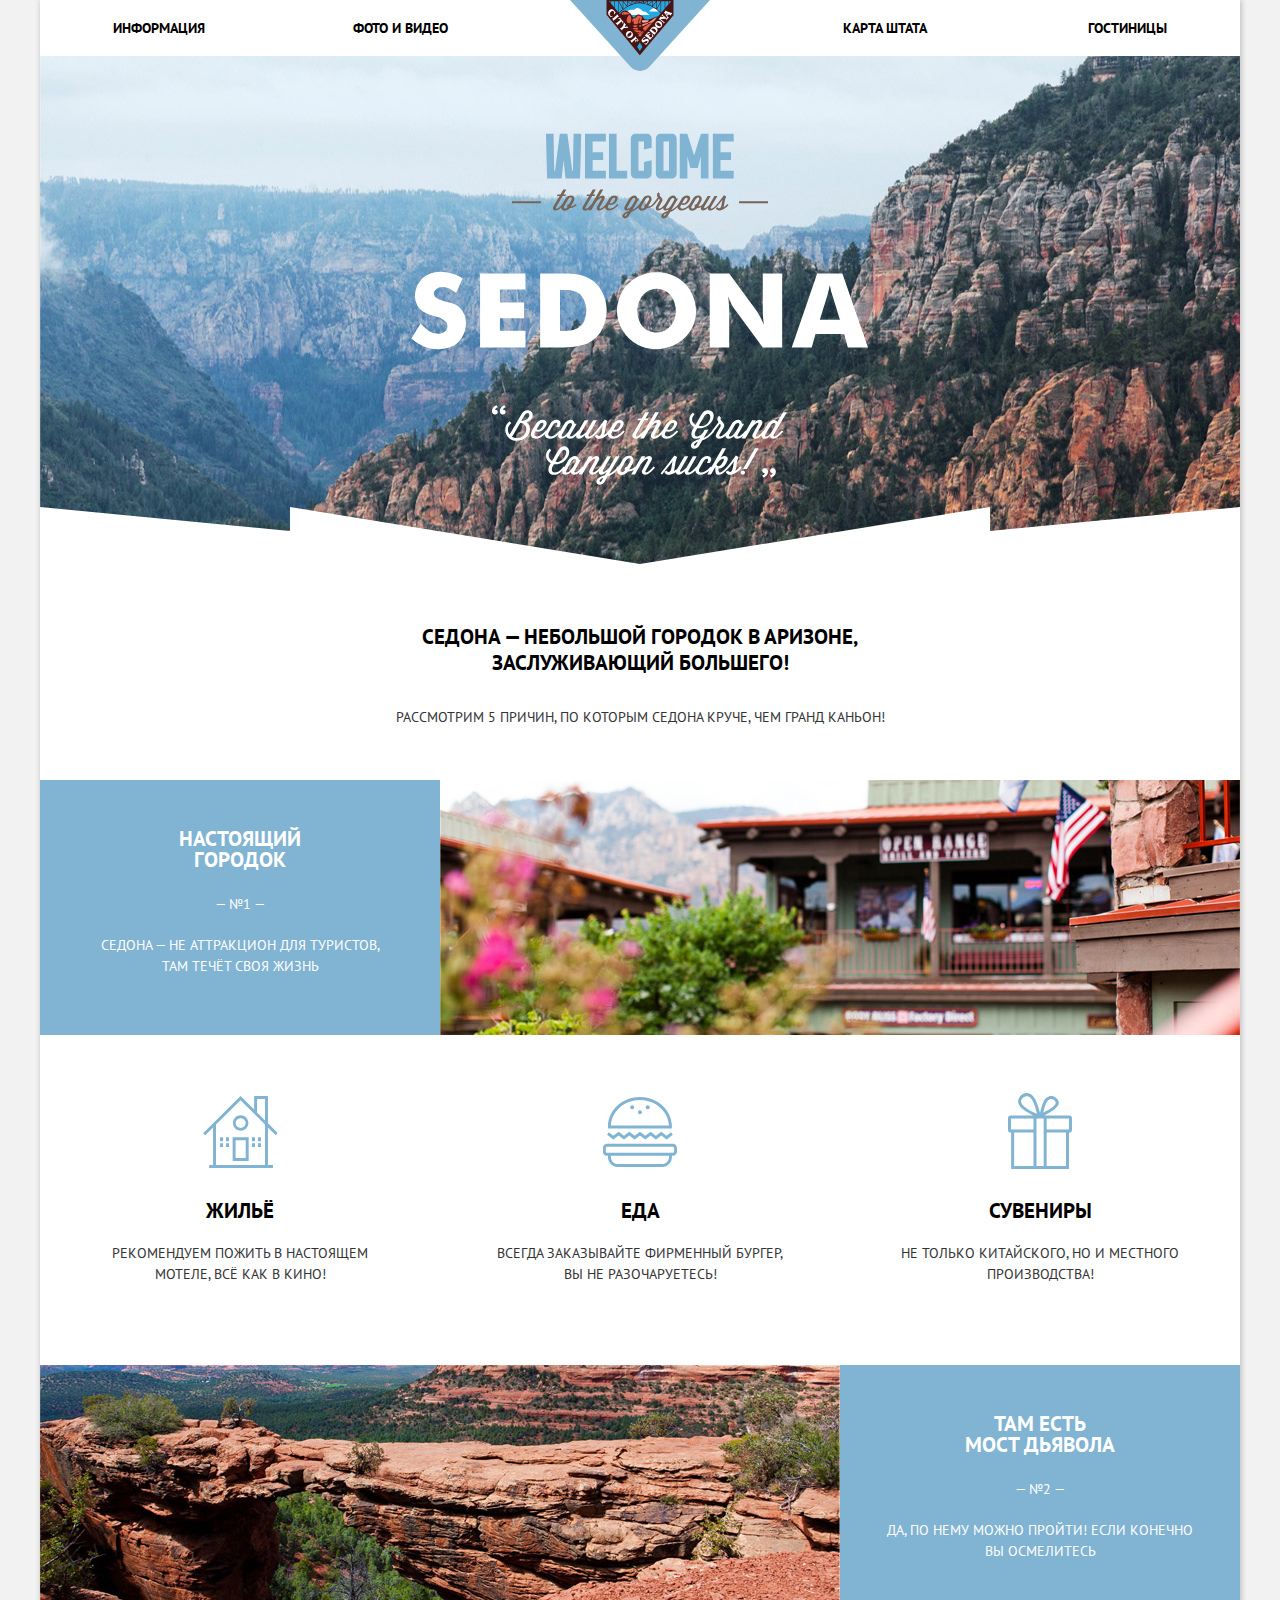
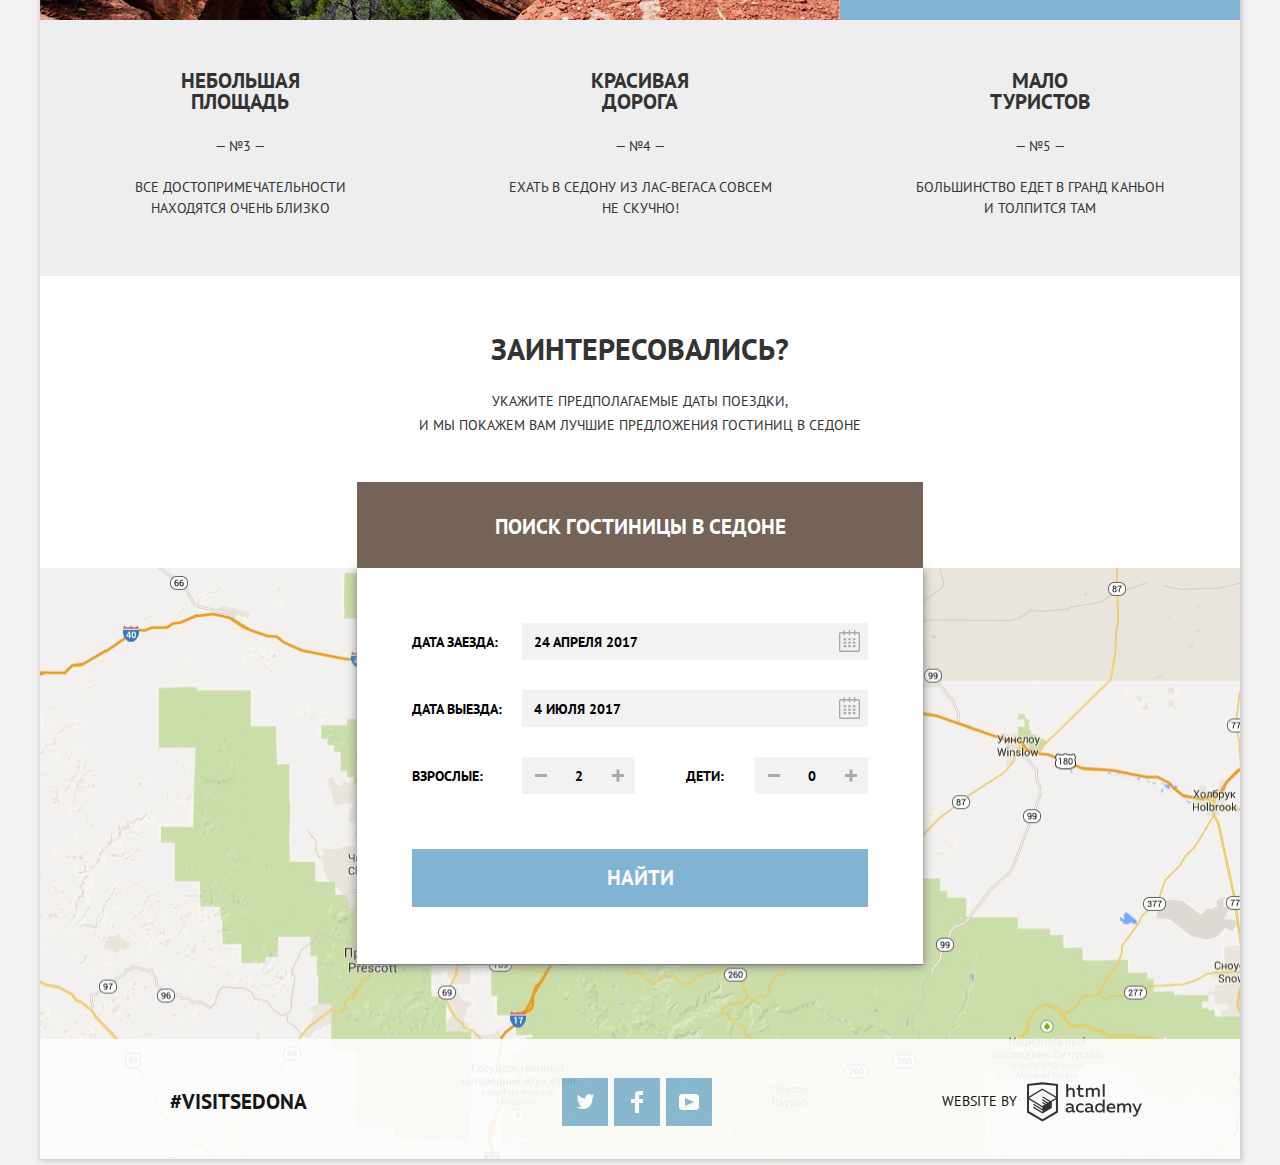
==== commit 2d81a1b4: "добавила кнопке поиска абсолютное позиционирование и исправила ширину" ====
--- a/index.html
+++ b/index.html
@@ -162,5 +162,18 @@
     </div>
     </footer>
     </div>
+
+<script type="text/javascript">
+
+    var search = document.querySelector(".search-button");
+    var popup = document.querySelector(".hotels-search");
+
+      search.addEventListener("click", function (evt) {
+        evt.preventDefault();
+    	popup.classList.toggle("modal-show");
+
+      });
+
+</script>
   </body>
   </html>
--- a/css/style.css
+++ b/css/style.css
@@ -168,9 +168,13 @@
   text-transform: uppercase;
   background-color: #766357;
 
-  width: 567px;
+  width: 566px;
   height: 86px;
-  margin: 0;
+  position: absolute;
+  bottom: 0;
+  left: 50%;
+  margin-left: -283px;
+  z-index: 2;
   padding: 30px 130px 26px 130px;
   border: none;
   -webkit-box-sizing: border-box;
@@ -192,7 +196,7 @@
   left: 50%;
   margin-left: -283px;
   z-index: 1;
-  width: 567px;
+  width: 566px;
   min-height: 396px;
   padding: 55px 55px 56px 55px;
   -webkit-box-sizing: border-box;
@@ -445,7 +449,7 @@
   margin-left: -70px;
   z-index: 1;
   width: 140px;
-  height: 70px;
+  height: 71px;
 }
 
 .main-navigation {
@@ -1603,3 +1607,8 @@
 .google-map {
   border: none;
 }
+
+
+.modal-show {
+  display: none;
+}
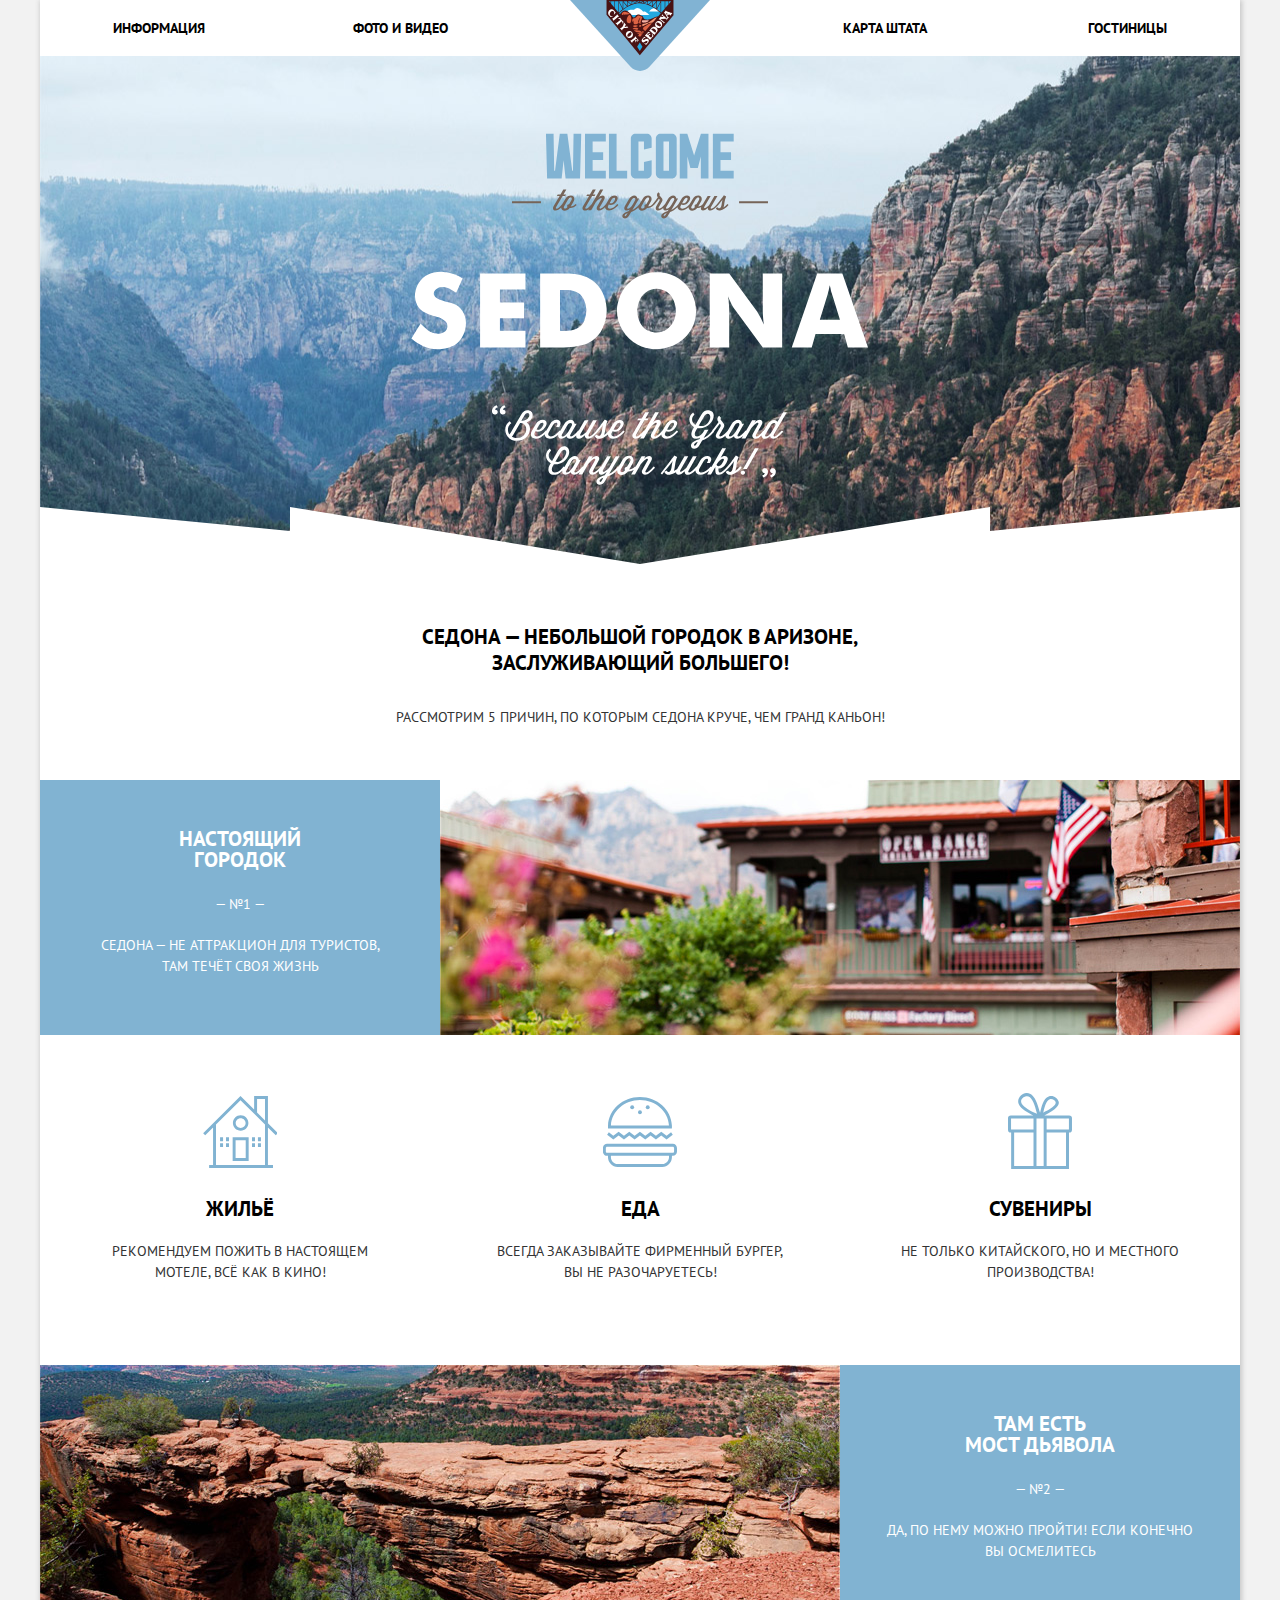
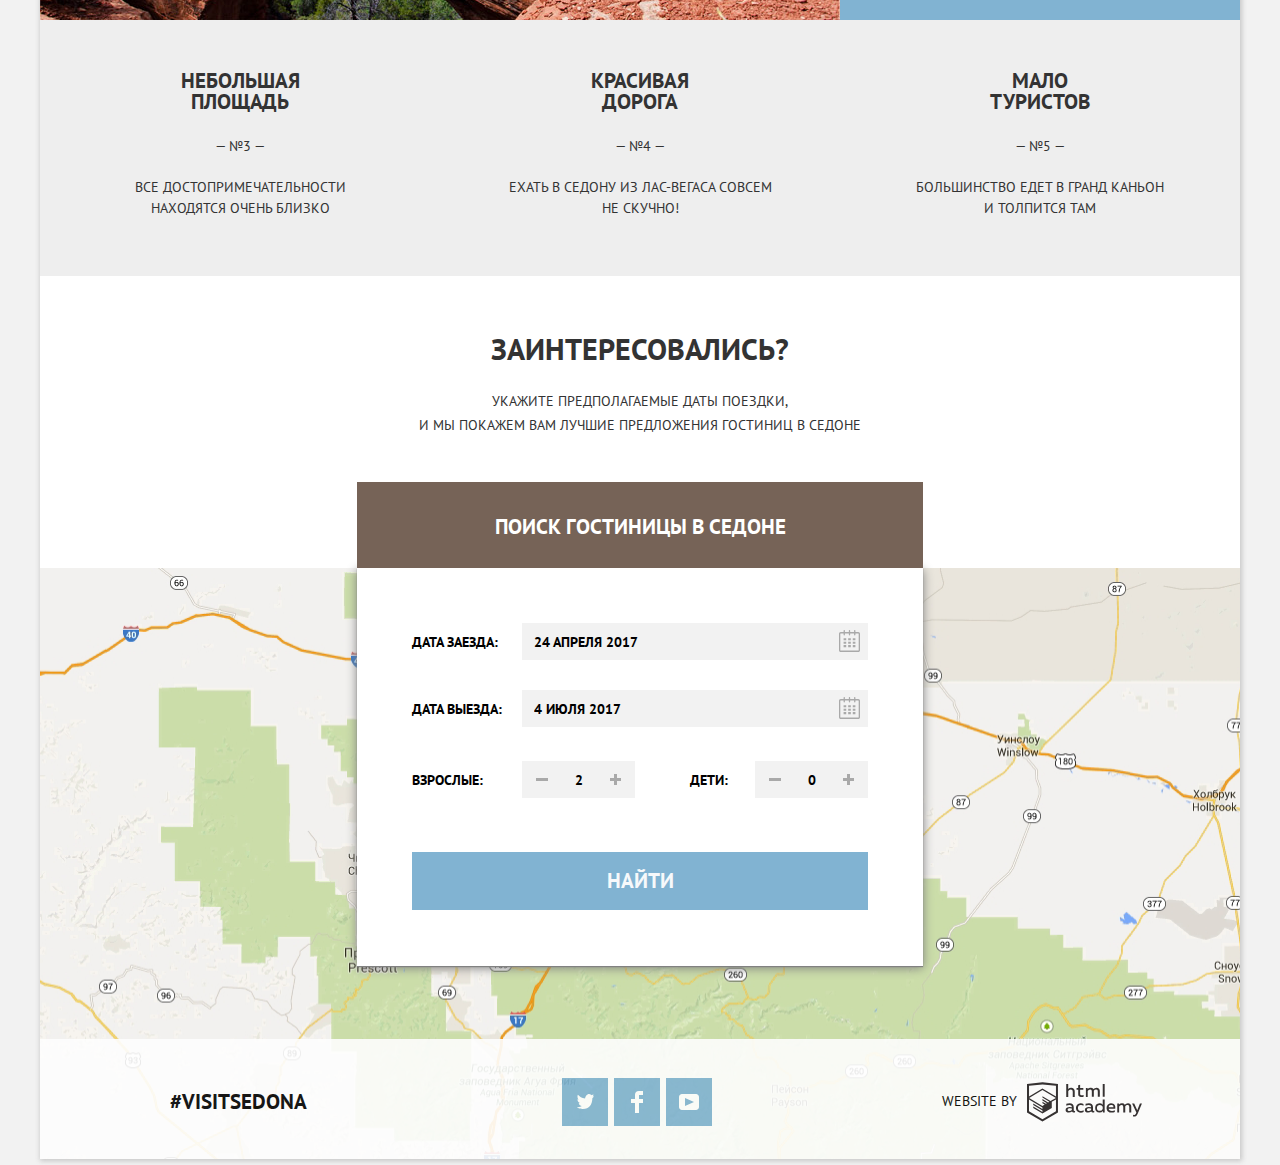
==== commit 071fdbff: "поправила фильтр" ====
--- a/index.html
+++ b/index.html
@@ -163,17 +163,7 @@
     </footer>
     </div>
 
-<script type="text/javascript">
-
-    var search = document.querySelector(".search-button");
-    var popup = document.querySelector(".hotels-search");
-
-      search.addEventListener("click", function (evt) {
-        evt.preventDefault();
-    	popup.classList.toggle("modal-show");
-
-      });
-
+<script type="text/javascript" src="js/script.js">
 </script>
   </body>
   </html>
--- a/css/style.css
+++ b/css/style.css
@@ -497,6 +497,7 @@
   position: relative;
   width: 100%;
   height: 508px;
+  background-color: #8eb7d2;
   background:
   url("../img/intro-mask.svg") no-repeat 50% 100%,
   url("../img/index.jpg") no-repeat 50% 21%;
@@ -547,7 +548,7 @@
 
 .standard-benefit {
   width: 400px;
-  height: 256px;
+  min-height: 256px;
   margin: 0;
   -webkit-box-sizing: border-box;
           box-sizing: border-box;
@@ -571,7 +572,7 @@
   position: relative;
   margin: 0;
   width: 1200px;
-  height: 255px;
+  min-height: 255px;
   background-color: #81b3d2;
   -webkit-box-sizing: border-box;
           box-sizing: border-box;
@@ -597,7 +598,7 @@
   position: relative;
   margin: 0;
   width: 1200px;
-  height: 255px;
+  min-height: 255px;
   background-color: #81b3d2;
   -webkit-box-sizing: border-box;
           box-sizing: border-box;
@@ -658,11 +659,11 @@
 .city-benefit-item {
   position: relative;
   width: 400px;
-  height: 330px;
-  margin: 0;
-  -webkit-box-sizing: border-box;
-          box-sizing: border-box;
-  padding: 165px 50px 85px 50px;
+  min-height: 330px;
+  margin: 0;
+  -webkit-box-sizing: border-box;
+          box-sizing: border-box;
+  padding: 163px 50px 82px 50px;
   text-align: center;
 
 }
@@ -803,7 +804,7 @@
 
 .results-item {
   width: 1200px;
-  padding: 14px 73px;
+  padding: 30px 73px;
   display: -webkit-box;
   display: -ms-flexbox;
   display: flex;
@@ -827,9 +828,13 @@
   -ms-flex-item-align: center;
       -ms-grid-row-align: center;
       align-self: center;
+  min-width: 135px;
 }
 
 .hotel-profile {
+  display: flex;
+  flex-direction: column;
+  justify-content: space-between;
   -webkit-box-flex: 1;
       -ms-flex-positive: 1;
           flex-grow: 1;
@@ -898,7 +903,7 @@
       -ms-flex-align: center;
           align-items: center;
   width: 100px;
-  height: 37px;
+  height: 45px;
   padding-right: 10px;
 }
 
@@ -909,8 +914,8 @@
   -webkit-box-align: center;
       -ms-flex-align: center;
           align-items: center;
-  width: 100px;
-  height: 37px;
+  height: 45px;
+  padding-right: 27px;
   -webkit-box-pack: center;
       -ms-flex-pack: center;
           justify-content: center;
@@ -930,12 +935,12 @@
 
 .adults input {
   width: 113px;
-  padding: 6px 10px 6px 10px;
+  padding: 10px 10px 6px 11px;
 }
 
 .children input {
   width: 113px;
-  padding: 6px 10px 6px 10px;
+  padding: 10px 10px 6px 12px;
 }
 
 .find-button {
@@ -943,7 +948,7 @@
   width: 100%;
   padding: 0;
   min-height: 58px;
-  margin-top: 25px;
+  margin-top: 20px;
   margin-right: 0;
   border: none;
 }
@@ -1064,6 +1069,7 @@
   padding: 30px 73px 0 73px;
   -webkit-box-sizing: border-box;
           box-sizing: border-box;
+  background-color: #7098bc;
   background-image: url("../img/filter-background.jpg");
   background-repeat: no-repeat;
   background-position: 50% 16%;
@@ -1105,11 +1111,11 @@
 }
 
 .booking-filters li {
-  padding: 12px 10px 12px 0;
+  padding: 22px 10px 3px 0;
 }
 
 .filter-range-title {
-  margin-bottom: 9px;
+  margin-bottom: 8px;
 
   font-weight: 600;
   font-size: 16px;
@@ -1123,6 +1129,7 @@
   border: 2px solid #ffffff;
   border-radius: 2px;
   position: relative;
+  box-sizing: border-box;
 }
 
 .price-controls::after {
@@ -1144,16 +1151,18 @@
   display: inline-block;
 
   font-size: 14px;
-  line-height: 38px;
+  line-height: 21px;
   vertical-align: top;
 
   cursor: pointer;
 }
 
-.price-controls .min-price,
+.price-controls .min-price {
+  padding: 5px 20px 8px 65px;
+}
+
 .price-controls .max-price {
-  width: 90px;
-  padding-left: 65px;
+  padding: 5px 25px 8px 55px;
 }
 
 .price-controls input {
@@ -1216,7 +1225,7 @@
 
 .btn-transparent {
   display: block;
-  margin: 0 auto;
+  margin: 0 83px;
   padding: 6px 35px;
 
   font-size: 14px;
@@ -1238,6 +1247,7 @@
 
 .search-items-list {
   padding: 0;
+  margin: 0;
 }
 .sorting-options-wrapper {
   margin: 0;
@@ -1280,11 +1290,12 @@
 }
 
 .found {
-  padding-right: 50px;
+  padding-right: 46px;
 }
 
 .sort-type {
-  padding-right: 38px;
+  padding-top: 4px;
+  padding-right: 40px;
   font-size: 12px;
   line-height: 18px;
   font-weight: 400;
@@ -1292,6 +1303,7 @@
 
 .sorting-options-wrapper li {
   margin-left: 0px;
+  padding-top: 4px;
   padding-right: 32px;
 }
 
@@ -1374,20 +1386,23 @@
 }
 
 .number-rating {
-  padding: 4px 15px 3px 15px;
+  min-width: 109px;
+  padding: 3px 12px 3px 12px;
+  margin: 0;
   margin-top: 40px;
+  text-align: center;
+  -webkit-box-sizing: border-box;
+          box-sizing: border-box;
 }
 
 .hotel-name {
   margin: 0;
-  padding-top: 13px;
-  padding-bottom: 5px;
 }
 
 .type-price-wrapper {
   margin: 0;
   width: 180px;
-  padding-bottom: 12px;
+  padding-bottom: 10px;
   display: -webkit-box;
   display: -ms-flexbox;
   display: flex;
@@ -1402,6 +1417,11 @@
 
 .stars-number {
   text-align: right;
+  min-width: 93px;
+}
+
+p.stars-number {
+  margin: 0;
 }
 
 .html-academy-logo {
@@ -1458,7 +1478,7 @@
   content: "";
   position: absolute;
   top: 17px;
-  left: 13px;
+  left: 14px;
   width: 12px;
   height: 3px;
   line-height: 0;
@@ -1480,8 +1500,8 @@
   content: "";
   position: absolute;
   top: 17px;
-  left: 13px;
-  width: 12px;
+  right: 14px;
+  width: 11px;
   height: 3px;
   line-height: 0;
   background-color: #a9a9a9;
@@ -1502,8 +1522,8 @@
   content: "";
   position: absolute;
   top: 17px;
-  left: 13px;
-  width: 12px;
+  right: 14px;
+  width: 11px;
   height: 3px;
   line-height: 0;
   background-color: #a9a9a9;
@@ -1528,7 +1548,7 @@
   -webkit-box-sizing: border-box;
           box-sizing: border-box;
   text-align: center;
-  padding-left: 10px;
+  padding: 10px 12px 10px 13px;
   border: none;
 }
 
@@ -1560,7 +1580,7 @@
 input[type="checkbox"] + .checkbox-indicator::before {
   content: "";
   position: absolute;
-  top: -5px;
+  top: -3px;
   left: 0;
   width: 24px;
   height: 24px;
@@ -1587,9 +1607,9 @@
 .label-checkbox input[type="checkbox"]:checked + .checkbox-indicator::before {
   content: "";
   position: absolute;
-  top: -5px;
+  top: -3px;
   left: 0;
-  width: 24px;
+  width: 26px;
   height: 24px;
   background-image: url("../img/checkbox-on.svg");
   background-repeat: no-repeat;
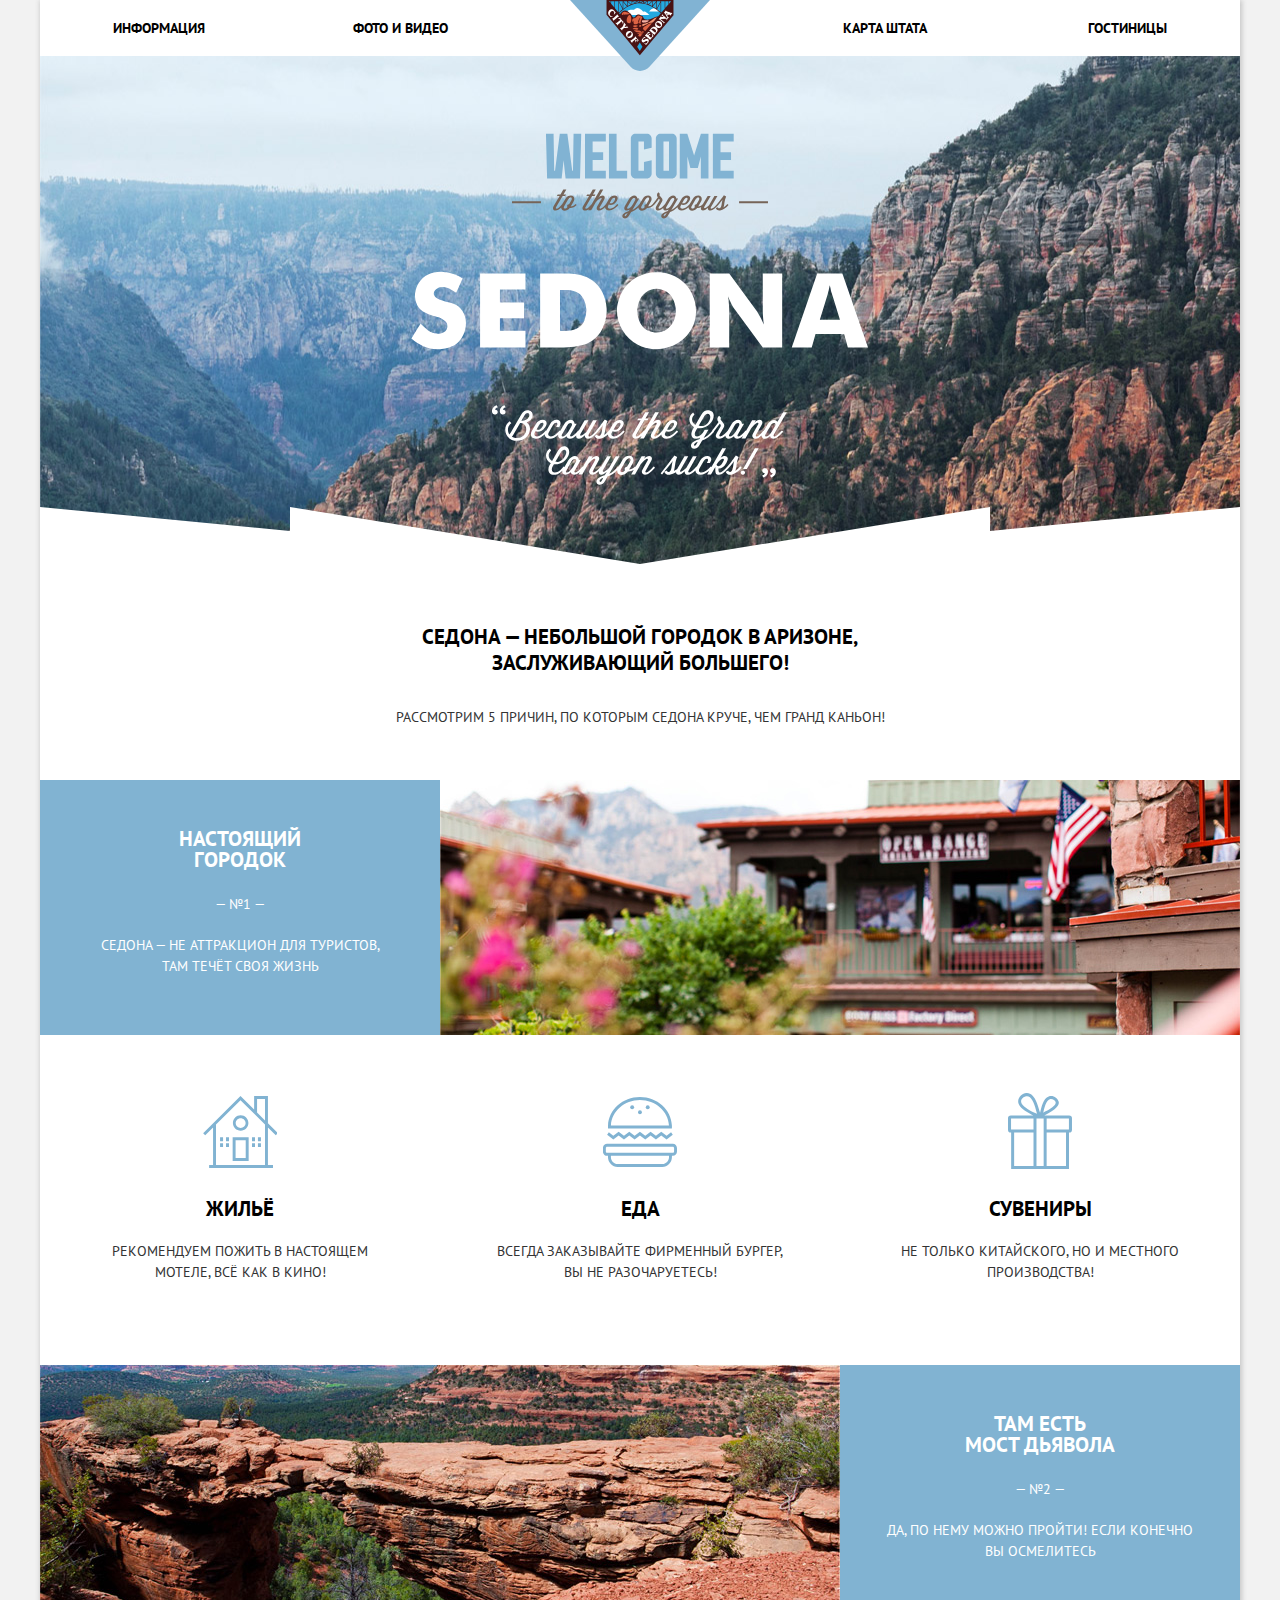
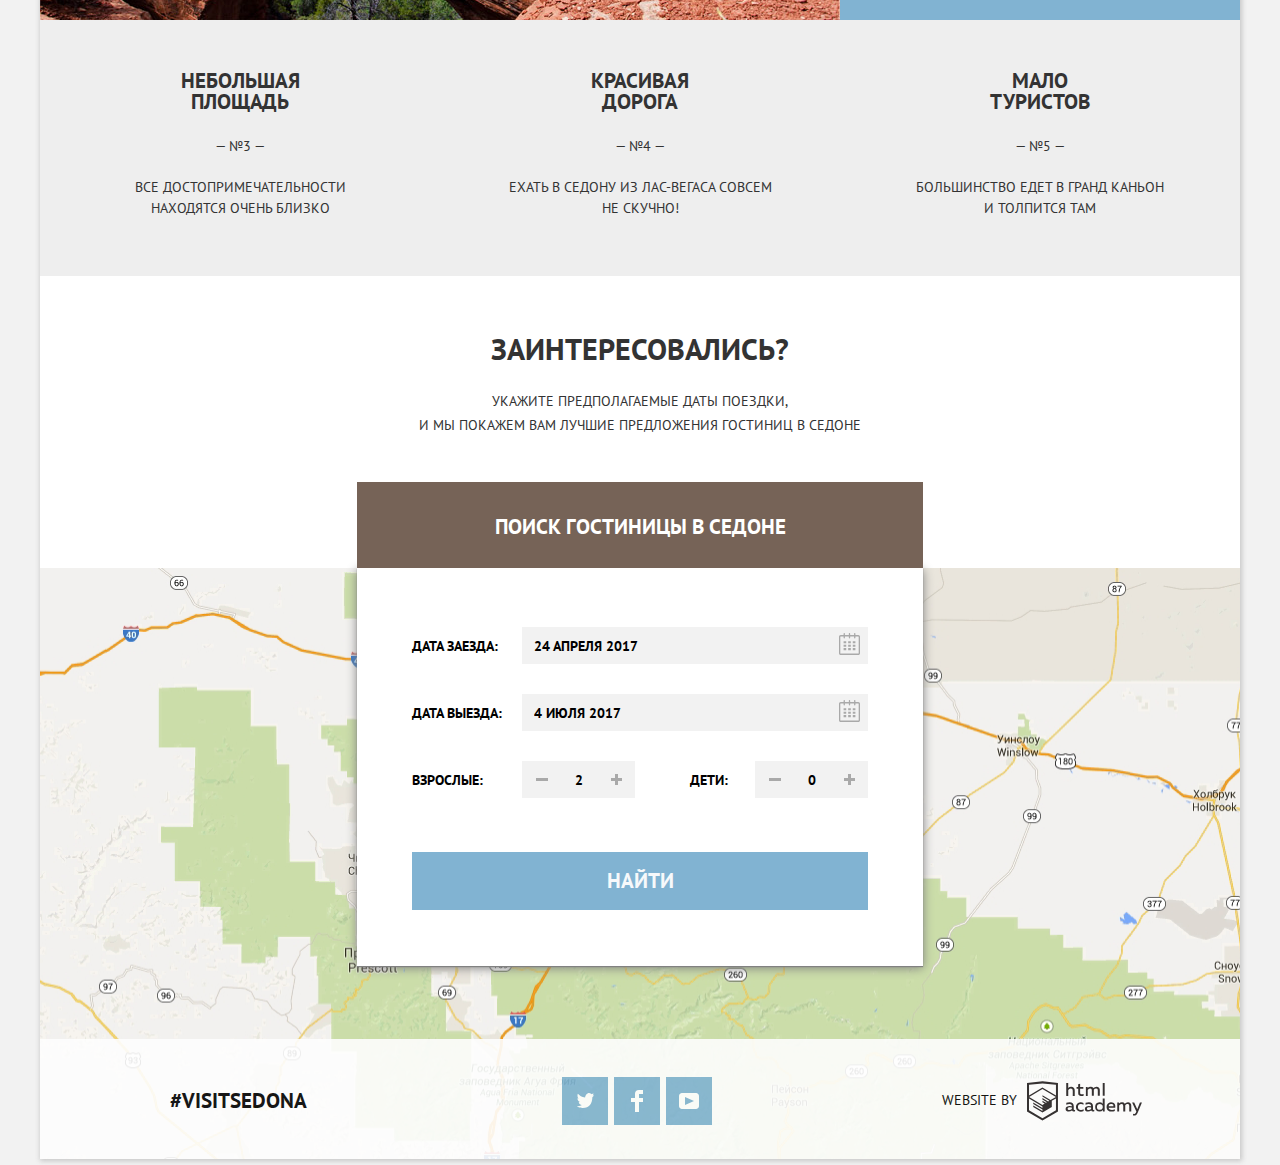
==== commit 15cb354e: "исправила видимые ошибки, прошлась по критериям" ====
--- a/index.html
+++ b/index.html
@@ -95,7 +95,7 @@
       </div>
 
         <div class="hotels-search">
-          <form class="hotels-filter" action="index.html" method="post">
+          <form class="hotels-filter" action="https://echo.htmlacademy.ru" method="post">
             <p class="filters-item checkin"><label for="checkin-date">Дата заезда:</label><input type="text" id="checkin-date" name="checkin-date" value="" placeholder="24 апреля 2017">
               <button class="calendar-btn"><svg class="checkin-calendar" xmlns="http://www.w3.org/2000/svg" width="21" height="22" viewBox="0 0 21 22"><path d="M19.251 2.025h-2.845V.648c0-.381-.294-.689-.656-.689-.363 0-.656.308-.656.689v1.377h-3.938V.648c0-.381-.294-.689-.655-.689-.363 0-.657.308-.657.689v1.377H5.906V.648c0-.381-.294-.689-.656-.689-.363 0-.657.308-.657.689v1.377H1.75C.784 2.025 0 2.847 0 3.862v16.302C0 21.179.784 22 1.75 22h17.501c.966 0 1.749-.821 1.749-1.836V3.862c0-1.015-.783-1.837-1.749-1.837zm.437 18.139a.448.448 0 0 1-.437.459H1.75a.45.45 0 0 1-.438-.459V3.862a.45.45 0 0 1 .438-.459h2.844v1.378c0 .381.294.689.657.689.362 0 .656-.308.656-.689V3.403h3.938v1.378c0 .381.294.689.657.689.361 0 .655-.308.655-.689V3.403h3.938v1.378c0 .381.293.689.656.689.362 0 .656-.308.656-.689V3.403h2.845c.241 0 .437.206.437.459v16.302z"/><path d="M4.594 8.225h2.625v2.066H4.594zM4.594 11.668h2.625v2.067H4.594zM4.594 15.112h2.625v2.066H4.594zM9.188 15.112h2.625v2.066H9.188zM9.188 11.668h2.625v2.067H9.188zM9.188 8.225h2.625v2.066H9.188zM13.781 15.112h2.625v2.066h-2.625zM13.781 11.668h2.625v2.067h-2.625zM13.781 8.225h2.625v2.066h-2.625z"/></svg>
               </button>
@@ -163,7 +163,7 @@
     </footer>
     </div>
 
-<script type="text/javascript" src="js/script.js">
+<script src="js/script.js">
 </script>
   </body>
   </html>
--- a/css/style.css
+++ b/css/style.css
@@ -1,1634 +1 @@
-body {
-  margin: 0;
-  padding: 0;
-
-  font-family: "PT Sans", Arial, sans-serif;
-  font-size: 14px;
-  line-height: 21px;
-  font-weight: 400;
-  color: #333333;
-  text-transform: uppercase;
-
-  background-color: #f2f2f2;
-}
-
-a {
-  text-decoration: none;
-}
-
-img {
-  max-width: 100%;
-  height: auto;
-}
-
-.container {
-  position: relative;
-  background-color: #ffffff;
-  width: auto;
-  margin: 0;
-}
-
-.main-navigation {
-  font-size: 14px;
-  line-height: 26px;
-  color: #000000;
-  font-weight: 700;
-
-  background-color: #ffffff;
-}
-
-.main-navigation a {
-  color: #000000;
-}
-
-.main-navigation a:hover,
-.main-navigation a:focus {
-  color: #81b3d2;
-}
-
-.main-navigation a:active {
-  color: #cacaca;
-}
-
-.main-navigation ul {
-  list-style: none;
-}
-
-.current-page a {
-  color: #766357;
-}
-
-.benefits-list,
-.benefits-list ul {
-  list-style: none;
-}
-
-.bold-heading {
-  font-size: 21px;
-  line-height: 21px;
-  color: #ffffff;
-  font-weight: 700;
-  margin-bottom: 28px;
-}
-
-.sedona-lead {
-  font-size: 21px;
-  line-height: 26px;
-  font-weight: 700;
-  color: #000000;
-
-  text-align: center;
-}
-
-.benefits-heading {
-  font-size: 14px;
-  line-height: 26px;
-  font-weight: 400;
-  color: #333333;
-  text-align: center;
-
-}
-
-.city-benefit-heading {
-  color: #000000;
-  font-size: 21px;
-  line-height: 21px;
-  font-weight: 700;
-
-  margin: 0;
-  padding-bottom: 22px;
-}
-
-.standard-benefit h3 {
-  font-size: 21px;
-  line-height: 21px;
-  font-weight: 700;
-}
-
-.visually-hidden:not(:focus):not(:active),
-input[type="checkbox"].visually-hidden,
-input[type="radio"].visually-hidden {
-  position: absolute;
-
-  width: 1px;
-  height: 1px;
-  margin: -1px;
-  border: 0;
-  padding: 0;
-
-  white-space: nowrap;
-
-  -webkit-clip-path: inset(100%);
-
-          clip-path: inset(100%);
-  clip: rect(0 0 0 0);
-  overflow: hidden;
-}
-
-.date-selection {
-  position: relative;
-  width: 1200px;
-  height: 292px;
-  padding-top: 55px;
-  padding-bottom: 0;
-  text-align: center;
-
-  -webkit-box-sizing: border-box;
-
-          box-sizing: border-box;
-
-}
-
-.interested {
-  font-size: 30px;
-  line-height: 36px;
-  font-weight: 700;
-  color: #333333;
-  text-align: center;
-
-  margin: 0;
-}
-
-.dates-request {
-  text-align: center;
-  margin: 0;
-  padding-top: 22px;
-  padding-bottom: 45px;
-  font-size: 14px;
-  line-height: 24px;
-}
-
-
-.search-button {
-
-  font-size: 21px;
-  line-height: 26px;
-  font-weight: 700;
-  color: #ffffff;
-  text-transform: uppercase;
-  background-color: #766357;
-
-  width: 566px;
-  height: 86px;
-  position: absolute;
-  bottom: 0;
-  left: 50%;
-  margin-left: -283px;
-  z-index: 2;
-  padding: 30px 130px 26px 130px;
-  border: none;
-  -webkit-box-sizing: border-box;
-          box-sizing: border-box;
-
-}
-
-.search-button:hover {
-  background-color: #604e43;
-}
-
-.search-button:active {
-  background-color: #503e33;
-  color: #928a85;
-}
-
-.hotels-search {
-  position: absolute;
-  left: 50%;
-  margin-left: -283px;
-  z-index: 1;
-  width: 566px;
-  min-height: 396px;
-  padding: 55px 55px 56px 55px;
-  -webkit-box-sizing: border-box;
-          box-sizing: border-box;
-  background-color: #ffffff;
-  -webkit-box-shadow: 0px 1px 1px 0px #818181,
-              0px 2px 10px 0px #818181;
-          box-shadow: 0px 1px 1px 0px #818181,
-              0px 2px 10px 0px #818181;
-}
-
-.hotels-search p {
-  font-weight: 700;
-}
-
-.hotels-search label {
-  font-size: 14px;
-  line-height: 26px;
-  font-weight: 700;
-  color: #000000;
-}
-
-.hotels-search input {
-    font: inherit;
-    font-size: 14px;
-    line-height: 26px;
-    font-weight: 700;
-    color: #000000;
-    background-color: #f2f2f2;
-}
-
-.hotels-search input:focus {
-  background-color: #ffffff;
-  border-color: #e5e5e5;
-}
-
-.hotels-search input:hover {
-  background-color: #ebebeb;
-}
-
-.find-button {
-  background-color: #81b3d2;
-  color: #f7f9fb;
-  font-size: 21px;
-  line-height: 26px;
-  font-weight: 700;
-  text-transform: uppercase;
-}
-
-.find-button:hover {
-  background-color: #669ec0;
-}
-
-.find-button:active {
-  background-color: #5496bd;
-  color: #94b9d2;
-}
-
-.map-wrapper {
-  position: relative;
-}
-
-.main-footer {
-  width: 1200px;
-  height: 120px;
-  background-color: #fefefe;
-  color: #000000;
-  display: -webkit-box;
-  display: -ms-flexbox;
-  display: flex;
-  margin: 0;
-  padding: 40px 73px 35px 73px;
-  -webkit-box-pack: justify;
-      -ms-flex-pack: justify;
-          justify-content: space-between;
-  -webkit-box-align: center;
-      -ms-flex-align: center;
-          align-items: center;
-  -webkit-box-sizing: border-box;
-          box-sizing: border-box;
-
-}
-
-.visit-link {
-  text-decoration: none;
-  color: #000000;
-  font-size: 21px;
-  line-height: 26px;
-  font-weight: 700;
-}
-
-.footer-social {
-  width: 250px;
-}
-
-.footer-social ul {
-  padding: 0;
-  list-style: none;
-  display: -webkit-box;
-  display: -ms-flexbox;
-  display: flex;
-  -ms-flex-wrap: wrap;
-      flex-wrap: wrap;
-  -webkit-box-pack: center;
-      -ms-flex-pack: center;
-          justify-content: center;
-}
-
-.social-button {
-  display: -webkit-box;
-  display: -ms-flexbox;
-  display: flex;
-  -webkit-box-align: center;
-      -ms-flex-align: center;
-          align-items: center;
-  -webkit-box-pack: center;
-      -ms-flex-pack: center;
-          justify-content: center;
-  width: 46px;
-  height: 48px;
-  margin-right: 6px;
-  background-color: #81b3d2;
-}
-
-.social-button:hover {
-  background-color: #669ec0;
-}
-
-.social-button:active {
-  background-color: #5496bd;
-}
-
-.social-button:active path {
-  fill: #88b6d1;
-}
-
-
-p .footer-copyright {
-  font-size: 14px;
-  line-height: 26px;
-  color: #000000;
-}
-
-.footer-copyright a,
- .social-button {
-  line-height: 0;
-  color: transparent;
-}
-
-
-/* inner.html */
-
-.search-results ul {
-  list-style: none;
-}
-
-.hotel-name a {
-  font-size: 21px;
-  line-height: 26px;
-  color: #000000;
-  font-weight: 700;
-}
-
-.hotel-name a:hover {
-  color: #81b3d2;
-}
-
-.hotel-name a:active {
-  color: #dadada;
-}
-.accommodation-type,
-.price {
-  font-size: 14px;
-  line-height: 21px;
-  font-weight: 400;
-  color: #333333;
-}
-
-.buttons-wrapper {
-  width: 257px;
-  display: -webkit-box;
-  display: -ms-flexbox;
-  display: flex;
-  -webkit-box-pack: justify;
-      -ms-flex-pack: justify;
-          justify-content: space-between;
-}
-
-.button-details {
-  font-size: 14px;
-  line-height: 21px;
-  font-weight: 700;
-  background-color: #81b3d2;
-  color: #ffffff;
-  text-decoration: none;
-
-}
-
-.button-details:hover {
-  background-color: #669ec0;
-}
-
-.button-details:active {
-  background-color: #5496bd;
-  color: #94b9d2;
-}
-
-.button-book {
-  font-size: 14px;
-  line-height: 21px;
-  font-weight: 700;
-  background-color: #766357;
-  color: #ffffff;
-  text-decoration: none;
-}
-
-.button-book:hover {
-  background-color: #604e43;
-}
-
-.button-book:active {
-  background-color: #503e33;
-  color: #928a85;
-}
-
-.number-rating {
-  background-color: #f2f2f2;
-  font-size: 14px;
-  line-height: 21px;
-  font-weight: 400;
-  color: #666666;
-}
-
-
-/* layout */
-.wrapper {
-  width: 1200px;
-  margin: 0 auto;
-  position: relative;
-}
-
-.main-header {
-  width: 1200px;
-  position: relative;
-}
-
-.main-header-logo {
-  position: absolute;
-  left: 50%;
-  margin-left: -70px;
-  z-index: 1;
-  width: 140px;
-  height: 71px;
-}
-
-.main-navigation {
-  width: 1200px;
-  height: 56px;
-}
-
-.main-navigation ul {
-  margin: 0;
-  padding: 0 73px;
-  width: 100%;
-  list-style: none;
-  background: #ffffff;
-  display: -webkit-box;
-  display: -ms-flexbox;
-  display: flex;
-  -webkit-box-sizing: border-box;
-          box-sizing: border-box;
-}
-
-.main-navigation li {
-  width: 150px;
-  padding: 15px 0;
-}
-
-.main-navigation li:nth-child(1),
-.main-navigation li:nth-child(2) {
-  text-align: left;
-  padding-right: 90px;
-}
-
-.main-navigation li:nth-child(3),
-.main-navigation li:nth-child(4) {
-  text-align: right;
-  padding-left: 90px;
-}
-
-.main-navigation li:nth-child(3) {
-  margin-left: auto;
-}
-
-
-.welcome-wrapper {
-  display: block;
-  position: relative;
-  width: 100%;
-  height: 508px;
-  background-color: #8eb7d2;
-  background:
-  url("../img/intro-mask.svg") no-repeat 50% 100%,
-  url("../img/index.jpg") no-repeat 50% 21%;
-}
-
-.welcome-image {
-  display: block;
-  margin: 0 auto;
-  padding-top: 77px;
-  width: 458px;
-  height: 353px;
-}
-
-.sedona-benefits {
-  margin-top: 60px;
-}
-
-.sedona-lead {
-  display: block;
-  width: 440px;
-  margin-left: auto;
-  margin-right: auto;
-}
-
-.benefits-heading {
-  margin-top: 28px;
-}
-
-.benefits-wrapper {
-  width: 1200px;
-  margin-top: 50px;
-}
-
-.benefits-list {
-  width: 1200px;
-  margin: 0;
-  padding: 0;
-  list-style: none;
-  display: -webkit-box;
-  display: -ms-flexbox;
-  display: flex;
-  -ms-flex-wrap: wrap;
-      flex-wrap: wrap;
-  -webkit-box-pack: justify;
-      -ms-flex-pack: justify;
-          justify-content: space-between;
-}
-
-.standard-benefit {
-  width: 400px;
-  min-height: 256px;
-  margin: 0;
-  -webkit-box-sizing: border-box;
-          box-sizing: border-box;
-  text-align: center;
-  vertical-align: middle;
-}
-
-.standard-benefit p {
-  margin: 0;
-}
-
-.city-benefit {
-  width: 1200px;
-}
-
-li .bridge-description {
-  width: 1200px;
-}
-
-.city-item-wrapper {
-  position: relative;
-  margin: 0;
-  width: 1200px;
-  min-height: 255px;
-  background-color: #81b3d2;
-  -webkit-box-sizing: border-box;
-          box-sizing: border-box;
-  padding: 48px 850px 40px 50px;
-  text-align: center;
-
-  color: #ffffff;
-}
-
-.city-item-wrapper::after {
-  content: "";
-  position: absolute;
-  top: 0;
-  right: 0;
-  margin-left: -400px;
-  width: 800px;
-  height: 255px;
-  background-image: url("../img/image-1.jpg");
-  background-repeat: no-repeat;
-}
-
-.bridge-wrapper {
-  position: relative;
-  margin: 0;
-  width: 1200px;
-  min-height: 255px;
-  background-color: #81b3d2;
-  -webkit-box-sizing: border-box;
-          box-sizing: border-box;
-  padding: 48px 45px 40px 845px;
-  text-align: center;
-  color: #ffffff;
-}
-
-.bridge-wrapper p {
-  margin: 0;
-}
-
-.bridge-wrapper::before {
-  content: "";
-  position: absolute;
-  top: 0;
-  left: 0;
-  margin-right: -400px;
-  width: 800px;
-  height: 255px;
-  background-image: url("../img/image-2.jpg");
-  background-repeat: no-repeat;
-}
-
-.standard-benefit {
-  background-color: #eeeeee;
-  text-align: center;
-  padding: 50px 65px 55px 65px;
-}
-
-.benefit-number {
-  margin: 0;
-  padding-top: 24px;
-  padding-bottom: 20px;
-}
-
-.city-item-wrapper p {
-  margin: 0;
-}
-
-.bold-heading,
-.standard-benefit h3 {
-  margin: 0;
-  padding-left: 70px;
-  padding-right: 70px;
-}
-
-.city-benefits {
-  display: -webkit-box;
-  display: -ms-flexbox;
-  display: flex;
-  width: 1200px;
-  list-style: none;
-  padding: 0;
-  margin: 0;
-}
-
-.city-benefit-item {
-  position: relative;
-  width: 400px;
-  min-height: 330px;
-  margin: 0;
-  -webkit-box-sizing: border-box;
-          box-sizing: border-box;
-  padding: 163px 50px 82px 50px;
-  text-align: center;
-
-}
-
-.benefit-5-description {
-  padding-left: 11px;
-  padding-right: 11px;
-}
-
-
-.city-benefit-heading.accommodation::before {
-  content: "";
-  position: absolute;
-  top: 61px;
-  left: 50%;
-  width: 74px;
-  height: 75px;
-  margin-left: -37px;
-  background-image: url("../img/icon-1.svg");
-  background-repeat: no-repeat;
-}
-
-
-.city-benefit-heading.food::before {
-  content: "";
-  position: absolute;
-  top: 62px;
-  left: 50%;
-  width: 74px;
-  height: 75px;
-  margin-left: -37px;
-  background-image: url("../img/icon-3.svg");
-  background-repeat: no-repeat;
-}
-
-.city-benefit-heading.souvenirs::before {
-  content: "";
-  position: absolute;
-  top: 58px;
-  left: 50%;
-  width: 64px;
-  height: 77px;
-  margin-left: -32px;
-  background-image: url("../img/icon-2.svg");
-  background-repeat: no-repeat;
-}
-
-.city-benefit-item p {
-  margin: 0;
-}
-
-
-/*-------*/
-
-.booking-dates {
-  position: relative;
-  margin-left: 0;
-  margin-right: 0;
-  width: 100%;
-}
-
-
-.main-footer div {
-  text-align: center;
-}
-
-.footer-link {
-  width: 250px;
-  -webkit-box-align: center;
-      -ms-flex-align: center;
-          align-items: center;
-}
-
-
-.footer-rights {
-  width: 250px;
-  -webkit-box-align: center;
-      -ms-flex-align: center;
-          align-items: center;
-  text-align: center;
-  -webkit-box-pack: center;
-      -ms-flex-pack: center;
-          justify-content: center;
-}
-
-
-.footer-copyright {
-  display: -webkit-box;
-  display: -ms-flexbox;
-  display: flex;
-  -webkit-box-align: center;
-      -ms-flex-align: center;
-          align-items: center;
-  -webkit-box-pack: center;
-      -ms-flex-pack: center;
-          justify-content: center;
-}
-
-.footer-copyright span {
-  padding-right: 10px;
-}
-
-/* inner page layout */
-
-.inner-wrapper {
-  position: relative;
-  width: 1200px;
-  margin: 0 auto;
-  background-color: #fefefe;
-}
-
-.booking-filters {
-  margin: 0;
-  width: 1200px;
-  background-color: #ffffff;
-}
-
-.search-results {
-  margin: 0 auto;
-  width: 1200px;
-
-}
-
-
-.results-list {
-  margin: 0;
-  list-style: none;
-  padding: 0;
-  width: 1200px;
-  display: -webkit-box;
-  display: -ms-flexbox;
-  display: flex;
-  -ms-flex-wrap: wrap;
-      flex-wrap: wrap;
-  -webkit-box-sizing: border-box;
-          box-sizing: border-box;
-}
-
-.results-item {
-  width: 1200px;
-  padding: 30px 73px;
-  display: -webkit-box;
-  display: -ms-flexbox;
-  display: flex;
-  -webkit-box-pack: justify;
-      -ms-flex-pack: justify;
-          justify-content: space-between;
-  border-top: 1px solid #e5e5e5;
-}
-
-.results-list li:last-child {
-  border-bottom: 1px solid #e5e5e5;
-}
-
-
-.hotel-photo,
-.hotel-profile {
-  padding-right: 30px;
-}
-
-.hotel-photo {
-  -ms-flex-item-align: center;
-      -ms-grid-row-align: center;
-      align-self: center;
-  min-width: 135px;
-}
-
-.hotel-profile {
-  display: flex;
-  flex-direction: column;
-  justify-content: space-between;
-  -webkit-box-flex: 1;
-      -ms-flex-positive: 1;
-          flex-grow: 1;
-}
-
-.results-item-image {
-  height: 90px;
-  margin: 0;
-}
-
-.inner-footer {
-  width: 1198px;
-  height: 120px;
-  background-color: #fefefe;
-  color: #000000;
-  list-style: none;
-  border-top: 1px solid #e5e5e5;
-}
-
-.hotels-filter {
-  margin: 0;
-}
-
-.hotels-filter p {
-  height: 37px;
-}
-
-.adult-child-wrapper {
-  display: -webkit-box;
-  display: -ms-flexbox;
-  display: flex;
-  -webkit-box-pack: justify;
-      -ms-flex-pack: justify;
-          justify-content: space-between;
-}
-
-.filters-item {
-  margin: 0;
-  margin-bottom: 30px;
-}
-
-.checkin label,
-.checkout label {
-  display: inline-block;
-  vertical-align: baseline;
-  width: 100px;
-  height: 37px;
-  padding-right: 10px;
-  text-align: left;
-}
-
-.filters-item input {
-  -webkit-box-sizing: border-box;
-          box-sizing: border-box;
-  width: 346px;
-  height: 37px;
-  padding: 6px 220px 6px 12px;
-  border: none;
-}
-
-.adults label {
-  display: -webkit-box;
-  display: -ms-flexbox;
-  display: flex;
-  -webkit-box-align: center;
-      -ms-flex-align: center;
-          align-items: center;
-  width: 100px;
-  height: 45px;
-  padding-right: 10px;
-}
-
-.children label {
-  display: -webkit-box;
-  display: -ms-flexbox;
-  display: flex;
-  -webkit-box-align: center;
-      -ms-flex-align: center;
-          align-items: center;
-  height: 45px;
-  padding-right: 27px;
-  -webkit-box-pack: center;
-      -ms-flex-pack: center;
-          justify-content: center;
-
-}
-
-div.filters-item.children {
-  text-align: right;
-  display: -webkit-box;
-  display: -ms-flexbox;
-  display: flex;
-  -webkit-box-align: center;
-      -ms-flex-align: center;
-          align-items: center;
-}
-
-
-.adults input {
-  width: 113px;
-  padding: 10px 10px 6px 11px;
-}
-
-.children input {
-  width: 113px;
-  padding: 10px 10px 6px 12px;
-}
-
-.find-button {
-  display: block;
-  width: 100%;
-  padding: 0;
-  min-height: 58px;
-  margin-top: 20px;
-  margin-right: 0;
-  border: none;
-}
-.map-wrapper {
-  width: 100%;
-  height: 591px;
-  /* position: relative; */
-}
-
-.map-image {
-  width: 1200px;
-  height: 591px;
-}
-
-.google-map {
-  position: absolute;
-  top: 0;
-}
-
-input::-webkit-input-placeholder {
-  color: #000000;
-  text-transform: uppercase;
-  opacity: 1;
-}
-
-input:-ms-input-placeholder {
-  color: #000000;
-  text-transform: uppercase;
-  opacity: 1;
-}
-
-input::-ms-input-placeholder {
-  color: #000000;
-  text-transform: uppercase;
-  opacity: 1;
-}
-
-input::placeholder {
-  color: #000000;
-  text-transform: uppercase;
-  opacity: 1;
-}
-
-input::-webkit-input-placeholder {
-  color: #000000;
-  text-transform: uppercase;
-}
-
-input:-ms-input-placeholder {
-  color: #000000;
-  text-transform: uppercase;
-}
-
-input::-ms-input-placeholder {
-  color: #000000;
-  text-transform: uppercase;
-}
-
-.calendar-btn {
-  position: absolute;
-  padding: 0;
-  right: 8px;
-  top: 7px;
-  width: 21px;
-  height: 22px;
-  font-size: 0;
-  border: 0;
-  cursor: pointer;
-  background-color: transparent;
-
-}
-
-.checkin-calendar {
-  fill: #a9a9a9;
-}
-
-
-.checkin-calendar:hover {
-  fill: #000000;
-}
-
-.checkin-calendar:active {
-  fill: #85b5d3;
-}
-
-.checkout input {
-  position: relative;
-}
-
-.checkout-calendar {
-  fill: #a9a9a9;
-}
-
-button  .checkout-calendar:hover {
-  fill: #000000;
-}
-
-button .checkout-calendar:active {
-  fill: #85b5d3;
-  outline-style: none;
-
-}
-
-.filters-item.checkin,
-.filters-item.checkout {
-  position: relative;
-}
-
-
-.html-academy-logo svg {
-  width: 115px;
-  height: 40px;
-}
-
-/* inner page filters*/
-
-.filter-section-wrapper {
-  padding: 30px 73px 0 73px;
-  -webkit-box-sizing: border-box;
-          box-sizing: border-box;
-  background-color: #7098bc;
-  background-image: url("../img/filter-background.jpg");
-  background-repeat: no-repeat;
-  background-position: 50% 16%;
-  display: -webkit-box;
-  display: -ms-flexbox;
-  display: flex;
-  -webkit-box-pack: justify;
-      -ms-flex-pack: justify;
-          justify-content: space-between;
-  background-size: cover;
-  min-height: 217px;
-}
-
-.filter-wrapper {
-  -webkit-box-sizing: border-box;
-          box-sizing: border-box;
-}
-
-.accommodation-filter {
-  padding-left: 120px;
-  margin-right: auto;
-}
-
-.booking-filters ul {
-  list-style: none;
-}
-
-.booking-filters {
-  color: #ffffff;
-  font-size: 14px;
-  line-height: 21px;
-
-}
-
-.booking-filters span {
-  font-size: 16px;
-  line-height: 21px;
-  font-weight: 700;
-}
-
-.booking-filters li {
-  padding: 22px 10px 3px 0;
-}
-
-.filter-range-title {
-  margin-bottom: 8px;
-
-  font-weight: 600;
-  font-size: 16px;
-  line-height: 21px;
-}
-
-.price-controls {
-  height: 36px;
-  margin-bottom: 20px;
-  font-size: 0;
-  border: 2px solid #ffffff;
-  border-radius: 2px;
-  position: relative;
-  box-sizing: border-box;
-}
-
-.price-controls::after {
-  content: "";
-  position: absolute;
-
-  width: 2px;
-  height: 22px;
-
-  background: #ffffff;
-  top: 50%;
-  left: 50%;
-  -webkit-transform: translate(-50%, -50%);
-      -ms-transform: translate(-50%, -50%);
-          transform: translate(-50%, -50%);
-}
-
-.price-controls label {
-  display: inline-block;
-
-  font-size: 14px;
-  line-height: 21px;
-  vertical-align: top;
-
-  cursor: pointer;
-}
-
-.price-controls .min-price {
-  padding: 5px 20px 8px 65px;
-}
-
-.price-controls .max-price {
-  padding: 5px 25px 8px 55px;
-}
-
-.price-controls input {
-  width: 50px;
-  margin: 0;
-
-  color: inherit;
-  font: inherit;
-
-  background: none;
-  border: none;
-
-  line-height: 0;
-}
-
-.range-controls {
-  position: relative;
-
-  margin-bottom: 32px;
-}
-
-.range-controls .scale {
-  height: 2px;
-
-  background: rgba(255, 255, 255, 0.3);
-}
-
-.range-controls .bar {
-  width: 80%;
-  height: 2px;
-
-  background: #ffffff;
-}
-
-.range-toggle {
-  position: absolute;
-  top: -9px;
-  width: 4px;
-  height: 4px;
-
-  background: #ababab;
-  border: 8px solid #ffffff;
-  border-radius: 50%;
-  -webkit-box-shadow: 0 2px 1px 0 rgba(0, 1, 1, 0.2);
-          box-shadow: 0 2px 1px 0 rgba(0, 1, 1, 0.2);
-  cursor: pointer;
-}
-
-.range-toggle-min {
-  left: 0;
-}
-
-.range-toggle-max {
-  left: 80%;
-}
-
-.range-toggle:hover {
-  background: #1c4f80;
-}
-
-.btn-transparent {
-  display: block;
-  margin: 0 83px;
-  padding: 6px 35px;
-
-  font-size: 14px;
-  line-height: 20px;
-  color: #ffffff;
-  text-transform: uppercase;
-
-  background: transparent;
-  border: 2px solid #ffffff;
-  border-radius: 2px;
-  cursor: pointer;
-}
-
-.btn-transparent:hover {
-  color: #000000;
-
-  background: #ffffff;
-}
-
-.search-items-list {
-  padding: 0;
-  margin: 0;
-}
-.sorting-options-wrapper {
-  margin: 0;
-  padding: 30px 73px 30px 73px;
-  -webkit-box-sizing: border-box;
-          box-sizing: border-box;
-  width: 1200px;
-  min-height: 86px;
-  display: -webkit-box;
-  display: -ms-flexbox;
-  display: flex;
-  -webkit-box-pack: justify;
-      -ms-flex-pack: justify;
-          justify-content: space-between;
-  -webkit-box-align: center;
-      -ms-flex-align: center;
-          align-items: center;
-
-}
-
-.sorting-options-wrapper ul {
-  margin: 0;
-  padding: 0;
-  list-style: none;
-  display: -webkit-box;
-  display: -ms-flexbox;
-  display: flex;
-  -webkit-box-pack: justify;
-      -ms-flex-pack: justify;
-          justify-content: space-between;
-}
-
-.soring-types-list {
-  padding: 0;
-}
-
-.sorting-options-wrapper div {
-  -webkit-box-sizing: border-box;
-          box-sizing: border-box;
-}
-
-.found {
-  padding-right: 46px;
-}
-
-.sort-type {
-  padding-top: 4px;
-  padding-right: 40px;
-  font-size: 12px;
-  line-height: 18px;
-  font-weight: 400;
-}
-
-.sorting-options-wrapper li {
-  margin-left: 0px;
-  padding-top: 4px;
-  padding-right: 32px;
-}
-
-.filering-options {
-  margin-right: auto;
-}
-
-.found span {
-  font-size: 21px;
-  line-height: 26px;
-  font-weight: 700;
-}
-
-.soring-types-list a {
-  font-size: 12px;
-  line-height: 18px;
-  font-weight: 400;
-  color: #cacaca;
-  text-decoration: none;
-  border-bottom: 1px dashed #81b3d2;
-}
-
-.soring-types-list a:hover {
-  color: #81b3d2;
-  border-bottom: 1px dashed #81b3d2;
-}
-
-.soring-types-list a:active {
-  color: #000000;
-  border: none;
-}
-
-.by-price a {
-  color: #81b3d2;
-  border: none;
-}
-
-.sort-direction-up {
-  padding-right: 10px;
-}
-
-a.sort-direction-up:hover path {
-  fill: #231f20;
-}
-
-a.sort-direction-up:active path {
-  fill: #81b3d2;
-}
-
-.sort-direction-up path {
-  fill: #cacaca;
-}
-
-.sort-direction-down path {
-  fill: #81b3d2;
-}
-
-a.sort-direction-down:hover path {
-  fill: #231f20;
-}
-
-a.sort-direction-down:active path {
-  fill: #81b3d2;
-}
-
-.hotel-profile .button {
-  padding: 4px 16px 4px 16px;
-  -webkit-box-sizing: border-box;
-          box-sizing: border-box;
-}
-
-.button-details {
-  width: 110px;
-  height: 27px;
-}
-
-.button-book {
-  width: 142px;
-  height: 27px;
-}
-
-.number-rating {
-  min-width: 109px;
-  padding: 3px 12px 3px 12px;
-  margin: 0;
-  margin-top: 40px;
-  text-align: center;
-  -webkit-box-sizing: border-box;
-          box-sizing: border-box;
-}
-
-.hotel-name {
-  margin: 0;
-}
-
-.type-price-wrapper {
-  margin: 0;
-  width: 180px;
-  padding-bottom: 10px;
-  display: -webkit-box;
-  display: -ms-flexbox;
-  display: flex;
-  -webkit-box-pack: justify;
-      -ms-flex-pack: justify;
-          justify-content: space-between;
-}
-
-.hotel-rating {
-  margin-right: 0;
-}
-
-.stars-number {
-  text-align: right;
-  min-width: 93px;
-}
-
-p.stars-number {
-  margin: 0;
-}
-
-.html-academy-logo {
-  -webkit-box-align: center;
-      -ms-flex-align: center;
-          align-items: center;
-}
-
-a.html-academy-logo:hover path {
-  fill: #81b3d2;
-}
-
-a.html-academy-logo:active path {
-  fill: #bdbbbc;
-}
-
-.footer-opacity {
-  opacity: 0.9;
-  position: absolute;
-  bottom: 0;
-}
-
-.wrapper,
-.inner-wrapper {
-  -webkit-box-shadow: 1px 1px 5px 1px #c6c6c6;
-          box-shadow: 1px 1px 5px 1px #c6c6c6;
-}
-
-.adults-buttons,
-.children-buttons {
-  width: 113px;
-  height: 37px;
-  background-color: #f2f2f2;
-  display: -webkit-box;
-  display: -ms-flexbox;
-  display: flex;
-  -webkit-box-pack: justify;
-      -ms-flex-pack: justify;
-          justify-content: space-between;
-}
-
-.adults-buttons button,
-.children-buttons button {
-  padding: 0 10px;
-  width: 40px;
-  height: 37px;
-  border: none;
-  background-color: #f2f2f2;
-  position: relative;
-}
-
-.adults-dec::before,
-.children-dec::before {
-  content: "";
-  position: absolute;
-  top: 17px;
-  left: 14px;
-  width: 12px;
-  height: 3px;
-  line-height: 0;
-  background-color: #a9a9a9;
-}
-
-.adults-dec:hover::before,
-.children-dec:hover::before {
-  background-color: #000000;
-}
-
-.adults-dec:active::before,
-.children-dec:active::before {
-  background-color: #81b3d2;
-}
-
-.adults-inc::before,
-.children-inc::before {
-  content: "";
-  position: absolute;
-  top: 17px;
-  right: 14px;
-  width: 11px;
-  height: 3px;
-  line-height: 0;
-  background-color: #a9a9a9;
-}
-
-.adults-inc:hover::before,
-.children-inc:hover::before {
-  background-color: #000000;
-}
-
-.adults-inc:active::before,
-.children-inc:active::before {
-  background-color: #81b3d2;
-}
-
-.adults-inc::after,
-.children-inc::after {
-  content: "";
-  position: absolute;
-  top: 17px;
-  right: 14px;
-  width: 11px;
-  height: 3px;
-  line-height: 0;
-  background-color: #a9a9a9;
-  -webkit-transform: rotate(-90deg);
-      -ms-transform: rotate(-90deg);
-          transform: rotate(-90deg);
-}
-
-.adults-inc:hover::after,
-.children-inc:hover::after {
-  background-color: #000000;
-}
-
-.adults-inc:active::after,
-.children-inc:active::after {
-  background-color: #81b3d2;
-}
-
-
-input[type="number"] {
-  width: 40px;
-  -webkit-box-sizing: border-box;
-          box-sizing: border-box;
-  text-align: center;
-  padding: 10px 12px 10px 13px;
-  border: none;
-}
-
-input[type=number]::-webkit-inner-spin-button,
-input[type=number]::-webkit-outer-spin-button {
-  -webkit-appearance: none;
-  margin: 0;
-}
-
-input[type=number] {
-  -moz-appearance:textfield;
-}
-
-.filters-item.adults {
-  display: -webkit-box;
-  display: -ms-flexbox;
-  display: flex;
-  -webkit-box-align: center;
-      -ms-flex-align: center;
-          align-items: center;
-}
-
-.label-checkbox {
-  position: relative;
-  padding-left: 40px;
-  cursor: pointer;
-}
-
-input[type="checkbox"] + .checkbox-indicator::before {
-  content: "";
-  position: absolute;
-  top: -3px;
-  left: 0;
-  width: 24px;
-  height: 24px;
-  background-image: url("../img/checkbox-off.svg");
-  background-repeat: no-repeat;
-
-}
-
-.label-checkbox input[type="checkbox"]:hover + .checkbox-indicator::before  {
-  background-image: url("../img/checkbox-off.svg");
-
-}
-
-.label-checkbox input[type="checkbox"]:focus + .checkbox-indicator::before {
-  outline: 5px auto -webkit-focus-ring-color;
-}
-
-.label-checkbox input[type="checkbox"]:disabled + .checkbox-indicator::before {
-  -webkit-filter: grayscale(100%);
-          filter: grayscale(100%);
-}
-
-
-.label-checkbox input[type="checkbox"]:checked + .checkbox-indicator::before {
-  content: "";
-  position: absolute;
-  top: -3px;
-  left: 0;
-  width: 26px;
-  height: 24px;
-  background-image: url("../img/checkbox-on.svg");
-  background-repeat: no-repeat;
-}
-
-.label-checkbox input[type="checkbox"]:checked:focus + .checkbox-indicator::before {
-  outline: 5px auto -webkit-focus-ring-color;
-}
-
-.label-checkbox input[type="checkbox"]:checked:disabled + .checkbox-indicator::before {
-  -webkit-filter: grayscale(100%);
-          filter: grayscale(100%);
-}
-
-.google-map {
-  border: none;
-}
-
-
-.modal-show {
-  display: none;
-}
+body{margin:0;padding:0;font-family:"PT Sans",Arial,sans-serif;font-size:14px;line-height:21px;font-weight:400;color:#333;text-transform:uppercase;background-color:#f2f2f2}a{text-decoration:none}img{max-width:100%;height:auto}.container{position:relative;background-color:#fff;width:auto;margin:0}.main-navigation{font-size:14px;line-height:26px;color:#000;font-weight:700;background-color:#fff}.main-navigation a{color:#000}.main-navigation a:hover, .main-navigation a:focus{color:#81b3d2}.main-navigation a:active{color:#cacaca}.main-navigation ul{list-style:none}.current-page a{color:#766357}.benefits-list, .benefits-list ul{list-style:none}.bold-heading{font-size:21px;line-height:21px;color:#fff;font-weight:700;margin-bottom:28px}.sedona-lead{font-size:21px;line-height:26px;font-weight:700;color:#000;text-align:center}.benefits-heading{font-size:14px;line-height:26px;font-weight:400;color:#333;text-align:center}.city-benefit-heading{color:#000;font-size:21px;line-height:21px;font-weight:700;margin:0;padding-bottom:22px}.standard-benefit h3{font-size:21px;line-height:21px;font-weight:700}.visually-hidden:not(:focus):not(:active),input[type="checkbox"].visually-hidden,input[type="radio"].visually-hidden{position:absolute;width:1px;height:1px;margin:-1px;border:0;padding:0;white-space:nowrap;-webkit-clip-path:inset(100%);clip-path:inset(100%);clip:rect(0 0 0 0);overflow:hidden}.date-selection{position:relative;width:1200px;height:292px;padding-top:55px;padding-bottom:0;text-align:center;-webkit-box-sizing:border-box;box-sizing:border-box}.interested{font-size:30px;line-height:36px;font-weight:700;color:#333;text-align:center;margin:0}.dates-request{text-align:center;margin:0;padding-top:22px;padding-bottom:45px;font-size:14px;line-height:24px}.search-button{font-size:21px;line-height:26px;font-weight:700;color:#fff;text-transform:uppercase;background-color:#766357;width:566px;height:86px;position:absolute;bottom:0;left:50%;margin-left:-283px;z-index:2;padding:30px 130px 26px 130px;border:none;-webkit-box-sizing:border-box;box-sizing:border-box}.search-button:hover{background-color:#604e43}.search-button:active{background-color:#503e33;color:#928a85}.hotels-search{position:absolute;left:50%;margin-left:-283px;z-index:1;width:566px;min-height:396px;padding:55px 55px 56px 55px;-webkit-box-sizing:border-box;box-sizing:border-box;background-color:#fff;-webkit-box-shadow:0px 1px 1px 0px #818181, 0px 2px 10px 0px #818181;box-shadow:0px 1px 1px 0px #818181, 0px 2px 10px 0px #818181}.hotels-search p{font-weight:700}.hotels-search label{font-size:14px;line-height:26px;font-weight:700;color:#000}.hotels-search input{font:inherit;font-size:14px;line-height:26px;font-weight:700;color:#000;background-color:#f2f2f2}.hotels-search input:focus{background-color:#fff;border:2px solid #e5e5e5;outline:none}.hotels-search input:hover{background-color:#ebebeb}.find-button{background-color:#81b3d2;color:#f7f9fb;font-size:21px;line-height:26px;font-weight:700;text-transform:uppercase}.find-button:hover{background-color:#669ec0}.find-button:active{background-color:#5496bd;color:#94b9d2}.map-wrapper{position:relative}.main-footer{width:1200px;height:120px;background-color:#fefefe;color:#000;display:-webkit-box;display:-ms-flexbox;display:flex;margin:0;padding:38px 73px 35px 73px;-webkit-box-pack:justify;-ms-flex-pack:justify;justify-content:space-between;-webkit-box-align:center;-ms-flex-align:center;align-items:center;-webkit-box-sizing:border-box;box-sizing:border-box}.visit-link{text-decoration:none;color:#000;font-size:21px;line-height:26px;font-weight:700}.footer-social{width:250px}.footer-social ul{padding:0;list-style:none;display:-webkit-box;display:-ms-flexbox;display:flex;-ms-flex-wrap:wrap;flex-wrap:wrap;-webkit-box-pack:center;-ms-flex-pack:center;justify-content:center}.social-button{display:-webkit-box;display:-ms-flexbox;display:flex;-webkit-box-align:center;-ms-flex-align:center;align-items:center;-webkit-box-pack:center;-ms-flex-pack:center;justify-content:center;width:46px;height:48px;margin-right:6px;background-color:#81b3d2}.social-button:hover{background-color:#669ec0}.social-button:active{background-color:#5496bd}.social-button:active path{fill:#88b6d1}p .footer-copyright{font-size:14px;line-height:26px;color:#000}.footer-copyright a,.social-button{line-height:0;color:transparent}.search-results ul{list-style:none}.hotel-name a{font-size:21px;line-height:26px;color:#000;font-weight:700}.hotel-name a:hover{color:#81b3d2}.hotel-name a:active{color:#dadada}.accommodation-type,.price{font-size:14px;line-height:21px;font-weight:400;color:#333}.buttons-wrapper{width:257px;display:-webkit-box;display:-ms-flexbox;display:flex;-webkit-box-pack:justify;-ms-flex-pack:justify;justify-content:space-between}.button-details{font-size:14px;line-height:21px;font-weight:700;background-color:#81b3d2;color:#fff;text-decoration:none}.button-details:hover{background-color:#669ec0}.button-details:active{background-color:#5496bd;color:#94b9d2}.button-book{font-size:14px;line-height:21px;font-weight:700;background-color:#766357;color:#fff;text-decoration:none}.button-book:hover{background-color:#604e43}.button-book:active{background-color:#503e33;color:#928a85}.number-rating{background-color:#f2f2f2;font-size:14px;line-height:21px;font-weight:400;color:#666}.wrapper{width:1200px;margin:0 auto;position:relative}.main-header{width:1200px;position:relative}.main-header-logo{position:absolute;left:50%;margin-left:-70px;z-index:1;width:140px;height:71px}.main-navigation{width:1200px;height:56px}.main-navigation ul{margin:0;padding:0 73px;width:100%;list-style:none;background:#fff;display:-webkit-box;display:-ms-flexbox;display:flex;-webkit-box-sizing:border-box;box-sizing:border-box}.main-navigation li{width:150px;padding:15px 0}.main-navigation li:nth-child(1), .main-navigation li:nth-child(2){text-align:left;padding-right:90px}.main-navigation li:nth-child(3), .main-navigation li:nth-child(4){text-align:right;padding-left:90px}.main-navigation li:nth-child(3){margin-left:auto}.welcome-wrapper{display:block;position:relative;width:100%;height:508px;background-color:#8eb7d2;background:url("../img/intro-mask.svg") no-repeat 50% 100%, url("../img/index.jpg") no-repeat 50% 21%}.welcome-image{display:block;margin:0 auto;padding-top:77px;width:458px;height:353px}.sedona-benefits{margin-top:60px}.sedona-lead{display:block;width:440px;margin-left:auto;margin-right:auto}.benefits-heading{margin-top:28px}.benefits-wrapper{width:1200px;margin-top:50px}.benefits-list{width:1200px;margin:0;padding:0;list-style:none;display:-webkit-box;display:-ms-flexbox;display:flex;-ms-flex-wrap:wrap;flex-wrap:wrap;-webkit-box-pack:justify;-ms-flex-pack:justify;justify-content:space-between}.standard-benefit{width:400px;min-height:256px;margin:0;-webkit-box-sizing:border-box;box-sizing:border-box;text-align:center;vertical-align:middle}.standard-benefit p{margin:0}.city-benefit{width:1200px}li .bridge-description{width:1200px}.city-item-wrapper{position:relative;margin:0;width:1200px;min-height:255px;background-color:#81b3d2;-webkit-box-sizing:border-box;box-sizing:border-box;padding:48px 850px 40px 50px;text-align:center;color:#fff}.city-item-wrapper::after{content:"";position:absolute;top:0;right:0;margin-left:-400px;width:800px;height:255px;background-image:url("../img/image-1.jpg");background-repeat:no-repeat}.bridge-wrapper{position:relative;margin:0;width:1200px;min-height:255px;background-color:#81b3d2;-webkit-box-sizing:border-box;box-sizing:border-box;padding:48px 45px 40px 845px;text-align:center;color:#fff}.bridge-wrapper p{margin:0}.bridge-wrapper::before{content:"";position:absolute;top:0;left:0;margin-right:-400px;width:800px;height:255px;background-image:url("../img/image-2.jpg");background-repeat:no-repeat}.standard-benefit{background-color:#eee;text-align:center;padding:50px 65px 55px 65px}.benefit-number{margin:0;padding-top:24px;padding-bottom:20px}.city-item-wrapper p{margin:0}.bold-heading, .standard-benefit h3{margin:0;padding-left:70px;padding-right:70px}.city-benefits{display:-webkit-box;display:-ms-flexbox;display:flex;width:1200px;list-style:none;padding:0;margin:0}.city-benefit-item{position:relative;width:400px;min-height:330px;margin:0;-webkit-box-sizing:border-box;box-sizing:border-box;padding:163px 50px 82px 50px;text-align:center}.benefit-5-description{padding-left:11px;padding-right:11px}.city-benefit-heading.accommodation::before{content:"";position:absolute;top:61px;left:50%;width:74px;height:75px;margin-left:-37px;background-image:url("../img/icon-1.svg");background-repeat:no-repeat}.city-benefit-heading.food::before{content:"";position:absolute;top:62px;left:50%;width:74px;height:75px;margin-left:-37px;background-image:url("../img/icon-3.svg");background-repeat:no-repeat}.city-benefit-heading.souvenirs::before{content:"";position:absolute;top:58px;left:50%;width:64px;height:77px;margin-left:-32px;background-image:url("../img/icon-2.svg");background-repeat:no-repeat}.city-benefit-item p{margin:0}.booking-dates{position:relative;margin-left:0;margin-right:0;width:100%}.main-footer div{text-align:center}.footer-link{width:250px;-webkit-box-align:center;-ms-flex-align:center;align-items:center}.footer-rights{width:250px;-webkit-box-align:center;-ms-flex-align:center;align-items:center;text-align:center;-webkit-box-pack:center;-ms-flex-pack:center;justify-content:center}.footer-copyright{display:-webkit-box;display:-ms-flexbox;display:flex;-webkit-box-align:center;-ms-flex-align:center;align-items:center;-webkit-box-pack:center;-ms-flex-pack:center;justify-content:center}.footer-copyright span{padding-right:10px}.inner-wrapper{position:relative;width:1200px;margin:0 auto;background-color:#fefefe}.booking-filters{margin:0;width:1200px;background-color:#fff}.search-results{margin:0 auto;width:1200px}.results-list{margin:0;list-style:none;padding:0;width:1200px;display:-webkit-box;display:-ms-flexbox;display:flex;-ms-flex-wrap:wrap;flex-wrap:wrap;-webkit-box-sizing:border-box;box-sizing:border-box}.results-item{width:1200px;padding:25px 73px 30px 73px;display:-webkit-box;display:-ms-flexbox;display:flex;-webkit-box-pack:justify;-ms-flex-pack:justify;justify-content:space-between;border-top:1px solid #e5e5e5}.results-list li:last-child{border-bottom:1px solid #e5e5e5}.hotel-photo,.hotel-profile{padding-right:30px}.hotel-photo{min-width:135px}.hotel-photo img{padding-top:5px}.hotel-profile{display:-webkit-box;display:-ms-flexbox;display:flex;-webkit-box-orient:vertical;-webkit-box-direction:normal;-ms-flex-direction:column;flex-direction:column;-webkit-box-pack:justify;-ms-flex-pack:justify;justify-content:space-between;-webkit-box-flex:1;-ms-flex-positive:1;flex-grow:1}.results-item-image{height:90px;margin:0}.inner-footer{width:1198px;height:120px;background-color:#fefefe;color:#000;list-style:none;border-top:1px solid #e5e5e5}.hotels-filter{margin:0}.hotels-filter p{height:37px}.adult-child-wrapper{display:-webkit-box;display:-ms-flexbox;display:flex;-webkit-box-pack:justify;-ms-flex-pack:justify;justify-content:space-between}.filters-item{margin:0;margin-bottom:30px}.checkin label, .checkout label{display:-webkit-inline-box;display:-ms-inline-flexbox;display:inline-flex;-webkit-box-align:center;-ms-flex-align:center;align-items:center;width:100px;height:45px;padding-right:10px;text-align:left}.filters-item input{-webkit-box-sizing:border-box;box-sizing:border-box;width:346px;height:37px;padding:6px 220px 6px 12px;border:none}.adults label{display:-webkit-box;display:-ms-flexbox;display:flex;-webkit-box-align:center;-ms-flex-align:center;align-items:center;width:100px;height:45px;padding-right:10px}.children label{display:-webkit-box;display:-ms-flexbox;display:flex;-webkit-box-align:center;-ms-flex-align:center;align-items:center;height:45px;padding-right:27px;-webkit-box-pack:center;-ms-flex-pack:center;justify-content:center}div.filters-item.children{text-align:right;display:-webkit-box;display:-ms-flexbox;display:flex;-webkit-box-align:center;-ms-flex-align:center;align-items:center}.adults input{width:113px;padding:10px 10px 6px 11px}.children input{width:113px;padding:10px 10px 6px 12px}.find-button{display:block;width:100%;padding:0;min-height:58px;margin-top:20px;margin-right:0;border:none}.map-wrapper{width:100%;height:591px}.map-image{width:1200px;height:591px}.google-map{position:absolute;top:0}input::-webkit-input-placeholder{color:#000;text-transform:uppercase;opacity:1}input:-ms-input-placeholder{color:#000;text-transform:uppercase;opacity:1}input::-ms-input-placeholder{color:#000;text-transform:uppercase;opacity:1}input::placeholder{color:#000;text-transform:uppercase;opacity:1}input::-webkit-input-placeholder{color:#000;text-transform:uppercase}input:-ms-input-placeholder{color:#000;text-transform:uppercase}input::-ms-input-placeholder{color:#000;text-transform:uppercase}.calendar-btn{position:absolute;padding:0;right:8px;top:10px;width:21px;height:22px;font-size:0;border:0;cursor:pointer;background-color:transparent}.checkin-calendar{fill:#a9a9a9}.checkin-calendar:hover{fill:#000}.checkin-calendar:active{fill:#85b5d3}.checkout input{position:relative}.checkout-calendar{fill:#a9a9a9}button .checkout-calendar:hover{fill:#000}button .checkout-calendar:active{fill:#85b5d3;outline-style:none}.filters-item.checkin,.filters-item.checkout{position:relative}.html-academy-logo svg{width:115px;height:40px}.filter-section-wrapper{padding:28px 73px 0 73px;-webkit-box-sizing:border-box;box-sizing:border-box;background-color:#7098bc;background-image:url("../img/filter-background.jpg");background-repeat:no-repeat;background-position:50% 16%;display:-webkit-box;display:-ms-flexbox;display:flex;-webkit-box-pack:justify;-ms-flex-pack:justify;justify-content:space-between;background-size:cover;min-height:217px}.filter-wrapper{-webkit-box-sizing:border-box;box-sizing:border-box}.accommodation-filter{padding-left:120px;margin-right:auto}.booking-filters ul{list-style:none}.booking-filters{color:#fff;font-size:14px;line-height:21px}.booking-filters span{font-size:16px;line-height:21px;font-weight:700}.booking-filters li{padding:22px 10px 3px 0}.filter-range-title{margin-bottom:8px;font-weight:600;font-size:16px;line-height:21px}.price-controls{height:36px;margin-bottom:20px;font-size:0;border:2px solid #fff;border-radius:2px;position:relative;-webkit-box-sizing:border-box;box-sizing:border-box}.price-controls::after{content:"";position:absolute;width:2px;height:22px;background:#fff;top:50%;left:50%;-webkit-transform:translate(-50%, -50%);-ms-transform:translate(-50%, -50%);transform:translate(-50%, -50%)}.price-controls label{display:inline-block;font-size:14px;line-height:21px;vertical-align:top;cursor:pointer}.price-controls .min-price{padding:5px 20px 8px 65px}.price-controls .max-price{padding:5px 25px 8px 55px}.price-controls input{width:50px;margin:0;color:inherit;font:inherit;background:none;border:none;line-height:0}.range-controls{position:relative;margin-bottom:32px}.range-controls .scale{height:2px;background:rgba(255, 255, 255, 0.3)}.range-controls .bar{width:80%;height:2px;background:#fff}.range-toggle{position:absolute;top:-9px;width:4px;height:4px;background:#ababab;border:8px solid #fff;border-radius:50%;-webkit-box-shadow:0 2px 1px 0 rgba(0, 1, 1, 0.2);box-shadow:0 2px 1px 0 rgba(0,1,1,0.2);cursor:pointer}.range-toggle-min{left:0}.range-toggle-max{left:80%}.range-toggle:hover{background:#1c4f80}.btn-transparent{display:block;margin:0 83px;padding:6px 35px;font-size:14px;line-height:20px;color:#fff;text-transform:uppercase;background:transparent;border:2px solid #fff;border-radius:2px;cursor:pointer}.btn-transparent:hover{color:#000;background:#fff}.search-items-list{padding:0;margin:0}.sorting-options-wrapper{margin:0;padding:30px 73px 30px 73px;-webkit-box-sizing:border-box;box-sizing:border-box;width:1200px;min-height:86px;display:-webkit-box;display:-ms-flexbox;display:flex;-webkit-box-pack:justify;-ms-flex-pack:justify;justify-content:space-between;-webkit-box-align:center;-ms-flex-align:center;align-items:center}.sorting-options-wrapper ul{margin:0;padding:0;list-style:none;display:-webkit-box;display:-ms-flexbox;display:flex;-webkit-box-pack:justify;-ms-flex-pack:justify;justify-content:space-between}.soring-types-list{padding:0}.sorting-options-wrapper div{-webkit-box-sizing:border-box;box-sizing:border-box}.found{padding-right:46px}.sort-type{padding-top:4px;padding-right:40px;font-size:12px;line-height:18px;font-weight:400}.sorting-options-wrapper li{margin-left:0px;padding-top:4px;padding-right:32px}.filering-options{margin-right:auto}.found span{font-size:21px;line-height:26px;font-weight:700}.soring-types-list a{font-size:12px;line-height:18px;font-weight:400;color:#cacaca;text-decoration:none;border-bottom:1px dashed #81b3d2}.soring-types-list a:hover{color:#81b3d2;border-bottom:1px dashed #81b3d2}.soring-types-list a:active{color:#000;border:none}.by-price a{color:#81b3d2;border:none}.sort-direction-up{padding-right:10px}a.sort-direction-up:hover path{fill:#231f20}a.sort-direction-up:active path{fill:#81b3d2}.sort-direction-up path{fill:#cacaca}.sort-direction-down path{fill:#81b3d2}a.sort-direction-down:hover path{fill:#231f20}a.sort-direction-down:active path{fill:#81b3d2}.hotel-profile .button{padding:4px 16px 4px 16px;-webkit-box-sizing:border-box;box-sizing:border-box}.button-details{width:110px;height:27px}.button-book{width:142px;height:27px}.number-rating{min-width:109px;padding:3px 13px 3px 15px;margin:0;margin-top:40px;text-align:center;-webkit-box-sizing:border-box;box-sizing:border-box}.hotel-name{margin:0;padding-bottom:5px}.type-price-wrapper{margin:0;width:180px;padding-bottom:13px;display:-webkit-box;display:-ms-flexbox;display:flex;-webkit-box-pack:justify;-ms-flex-pack:justify;justify-content:space-between}.hotel-rating{margin-right:0}.stars-number{padding-top:5px;text-align:right;min-width:93px}p.stars-number{margin:0}.html-academy-logo{-webkit-box-align:center;-ms-flex-align:center;align-items:center}a.html-academy-logo:hover path{fill:#81b3d2}a.html-academy-logo:active path{fill:#bdbbbc}.footer-opacity{opacity:0.9;position:absolute;bottom:0}.wrapper,.inner-wrapper{-webkit-box-shadow:1px 1px 5px 1px #c6c6c6;box-shadow:1px 1px 5px 1px #c6c6c6}.adults-buttons,.children-buttons{position:relative;width:113px;height:37px;background-color:#f2f2f2;display:-webkit-box;display:-ms-flexbox;display:flex;-webkit-box-pack:justify;-ms-flex-pack:justify;justify-content:space-between}.adults-buttons button, .children-buttons button{padding:0 10px;width:40px;height:37px;border:none;background-color:#f2f2f2}.adults-dec::before,.children-dec::before{content:"";position:absolute;top:17px;left:14px;width:12px;height:3px;line-height:0;background-color:#a9a9a9}.adults-dec:hover::before,.children-dec:hover::before{background-color:#000}.adults-dec:active::before,.children-dec:active::before{background-color:#81b3d2}.adults-inc::before,.children-inc::before{content:"";position:absolute;top:17px;right:13px;width:11px;height:3px;line-height:0;background-color:#a9a9a9}.adults-inc:hover::before,.children-inc:hover::before{background-color:#000}.adults-inc:active::before,.children-inc:active::before{background-color:#81b3d2}.adults-inc::after,.children-inc::after{content:"";position:absolute;top:17px;right:13px;width:11px;height:3px;line-height:0;background-color:#a9a9a9;-webkit-transform:rotate(-90deg);-ms-transform:rotate(-90deg);transform:rotate(-90deg)}.adults-inc:hover::after,.children-inc:hover::after{background-color:#000}.adults-inc:active::after,.children-inc:active::after{background-color:#81b3d2}.adults-dec:hover,.adults-inc:hover,.children-dec:hover,.children-inc:hover{background-color:#ebebeb}.adults-dec:focus,.adults-inc:focus,.children-dec:focus,.children-inc:focus{background-color:#fff;border:2px solid #e5e5e5;outline:none}input[type="number"]{width:40px;-webkit-box-sizing:border-box;box-sizing:border-box;text-align:center;padding:10px 12px 10px 13px;border:none}input[type=number]::-webkit-inner-spin-button,input[type=number]::-webkit-outer-spin-button{-webkit-appearance:none;margin:0}input[type=number]{-moz-appearance:textfield}.filters-item.adults{display:-webkit-box;display:-ms-flexbox;display:flex;-webkit-box-align:center;-ms-flex-align:center;align-items:center}.label-checkbox{position:relative;padding-left:40px;cursor:pointer}input[type="checkbox"]+.checkbox-indicator::before{content:"";position:absolute;top:-3px;left:0;width:24px;height:24px;background-image:url("../img/checkbox-off.svg");background-repeat:no-repeat}.label-checkbox input[type="checkbox"]:hover+.checkbox-indicator::before{background-image:url("../img/checkbox-off.svg")}.label-checkbox input[type="checkbox"]:focus+.checkbox-indicator::before{outline:5px auto -webkit-focus-ring-color}.label-checkbox input[type="checkbox"]:disabled+.checkbox-indicator::before{-webkit-filter:grayscale(100%);filter:grayscale(100%)}.label-checkbox input[type="checkbox"]:checked+.checkbox-indicator::before{content:"";position:absolute;top:-3px;left:0;width:26px;height:24px;background-image:url("../img/checkbox-on.svg");background-repeat:no-repeat}.label-checkbox input[type="checkbox"]:checked:focus+.checkbox-indicator::before{outline:5px auto -webkit-focus-ring-color}.label-checkbox input[type="checkbox"]:checked:disabled+.checkbox-indicator::before{-webkit-filter:grayscale(100%);filter:grayscale(100%)}.google-map{border:none}.modal-show{display:none}.star{margin-left:3px}
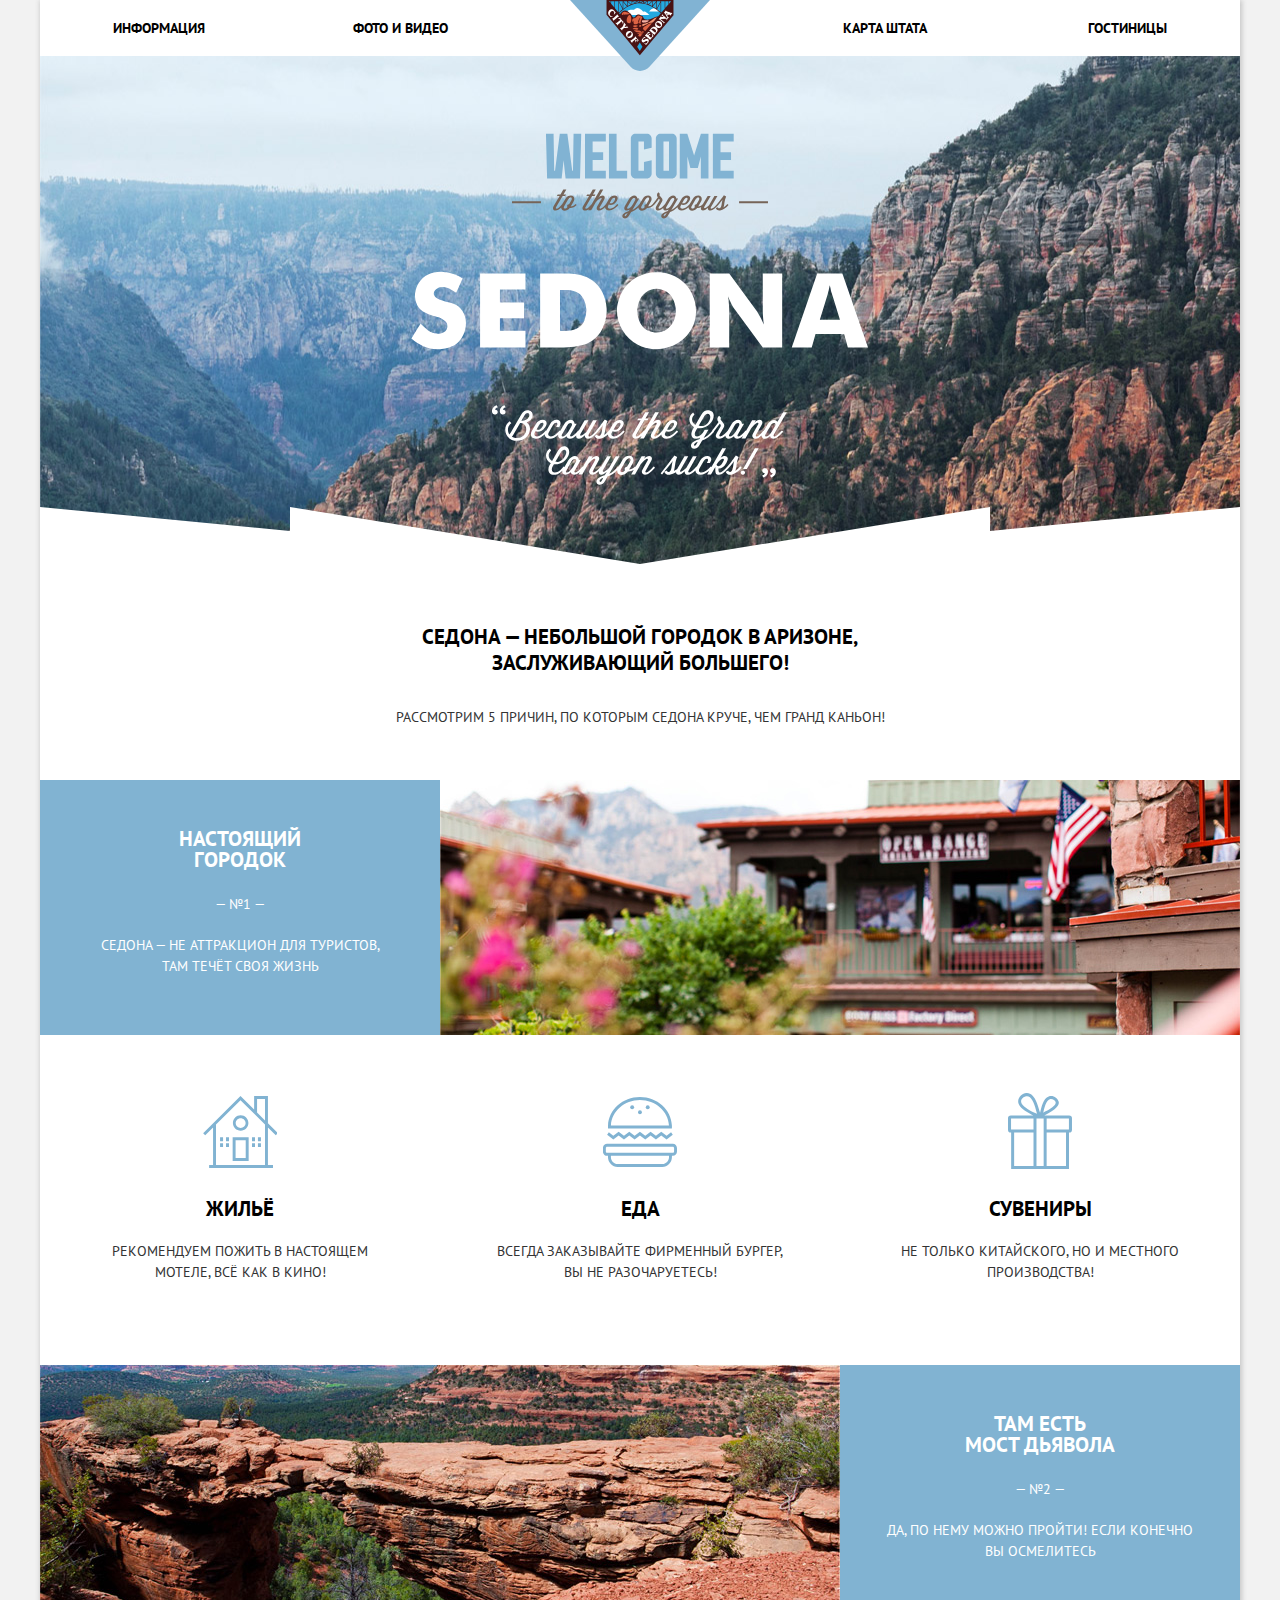
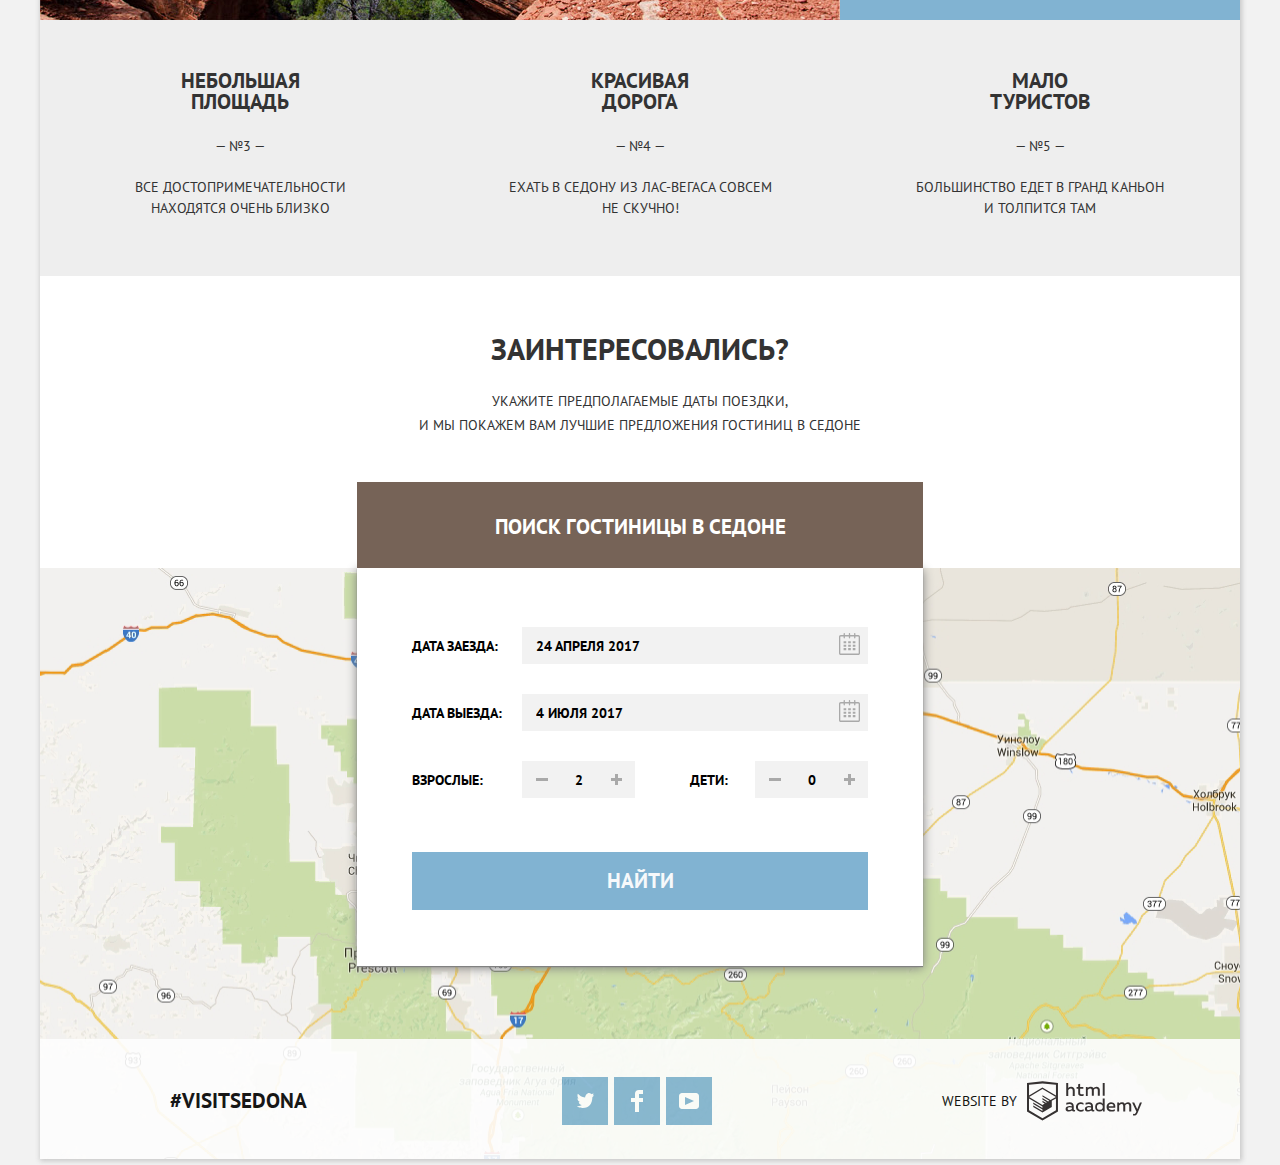
==== commit aed7f3a0: "исправила ошибки после первой попытки" ====
--- a/index.html
+++ b/index.html
@@ -1,16 +1,16 @@
 <!DOCTYPE html>
 <html lang="ru">
-  <head>
-    <meta charset="utf-8">
-      <title>Welcome to Sedona!</title>
-        <link href="https://fonts.googleapis.com/css?family=PT+Sans:400,700&display=swap&subset=cyrillic" rel="stylesheet">
-        <link href="css/normalize.css" rel="stylesheet">
-        <link href="css/style.css" rel="stylesheet">
-  </head>
-  <body>
-    <div class="wrapper">
+<head>
+  <meta charset="utf-8">
+  <title>Welcome to Sedona!</title>
+  <link href="https://fonts.googleapis.com/css?family=PT+Sans:400,700&display=swap&subset=cyrillic" rel="stylesheet">
+  <link href="css/normalize.css" rel="stylesheet">
+  <link href="css/style.css" rel="stylesheet">
+</head>
+<body>
+  <div class="wrapper">
     <header class="main-header">
-        <img class="main-header-logo" src="img/logo-sedona.svg" alt="Логотип Седоны" width="140" height="70">
+      <img class="main-header-logo" src="img/logo-sedona.svg" alt="Логотип Седоны" width="140" height="70">
       <nav class="main-navigation">
         <ul>
           <li><a href="#">Информация</a></li>
@@ -20,150 +20,163 @@
         </ul>
       </nav>
     </header>
-
     <main class="container">
       <h1 class="visually-hidden">Информация о Седоне</h1>
       <div class="welcome-wrapper">
         <img class="welcome-image" src="img/welcome-image.svg" alt="Добро пожаловать в прекрасную Седону" width="458" height="353">
       </div>
-    <section class="sedona-benefits">
+      <section class="sedona-benefits">
         <p class="sedona-lead">Седона — небольшой городок в Аризоне,
           заслуживающий большего!</p>
         <h2 class="benefits-heading">Рассмотрим 5 причин, по которым Седона круче, чем гранд каньон!</h2>
         <div class="benefits-wrapper">
-        <ol class="benefits-list">
-          <li class="city-benefit">
-            <div class="city-item-wrapper">
-              <h3 class="bold-heading">Настоящий городок</h3>
-              <p class="benefit-number">— №1 —</p>
-              <p>Седона — не аттракцион для туристов, там течёт своя жизнь</p>
-            </div>
-          </li>
-        <li>
-        <ul class="city-benefits">
-           <li class="city-benefit-item">
-             <h3 class="city-benefit-heading accommodation">Жильё</h3>
-             <p>Рекомендуем пожить в настоящем мотеле, всё как в кино!</p>
-           </li>
-           <li class="city-benefit-item">
-             <h3 class="city-benefit-heading food">Еда</h3>
-             <p>Всегда заказывайте фирменный бургер, вы не разочаруетесь!</p>
-           </li>
-           <li class="city-benefit-item">
-             <h3 class="city-benefit-heading souvenirs">Сувениры</h3>
-             <p>Не только китайского, но и местного производства!</p>
-           </li>
-      </ul>
-       </li>
-       <li class="bridge-description">
-         <div class="bridge-wrapper">
-          <h3 class="bold-heading">Там есть<br>Мост дьявола</h3>
-          <p class="benefit-number">— №2 —</p>
-          <p>Да, по нему можно пройти! Если конечно вы осмелитесь</p>
-          </div>
-        </li>
-        <li class="standard-benefit">
-          <h3>Небольшая площадь</h3>
-          <p class="benefit-number">— №3 —</p>
-          <p>Все достопримечательности находятся очень близко</p>
-        </li>
-        <li class="standard-benefit">
-          <h3>Красивая дорога</h3>
-          <p class="benefit-number">— №4 —</p>
-          <p>Ехать в Седону из Лас-Вегаса совсем не скучно!</p>
-        </li>
-        <li class="standard-benefit">
-          <h3>Мало туристов</h3>
-          <p class="benefit-number">— №5 —</p>
-          <p class="benefit-5-description">Большинство едет в гранд каньон и толпится там</p>
-        </li>
-        </ol>
+          <ol class="benefits-list">
+            <li class="city-benefit">
+              <div class="city-item-wrapper">
+                <h3 class="bold-heading">Настоящий городок</h3>
+                <p class="benefit-number">— №1 —</p>
+                <p>Седона — не аттракцион для туристов, там течёт своя жизнь</p>
+              </div>
+            </li>
+            <li>
+              <ul class="city-benefits">
+                <li class="city-benefit-item">
+                  <h3 class="city-benefit-heading accommodation">Жильё</h3>
+                  <p>Рекомендуем пожить в настоящем мотеле, всё как в кино!</p>
+                </li>
+                <li class="city-benefit-item">
+                  <h3 class="city-benefit-heading food">Еда</h3>
+                  <p>Всегда заказывайте фирменный бургер, вы не разочаруетесь!</p>
+                </li>
+                <li class="city-benefit-item">
+                  <h3 class="city-benefit-heading souvenirs">Сувениры</h3>
+                  <p>Не только китайского, но и местного производства!</p>
+                </li>
+              </ul>
+            </li>
+            <li class="bridge-description">
+              <div class="bridge-wrapper">
+                <h3 class="bold-heading">Там есть<br>Мост дьявола</h3>
+                <p class="benefit-number">— №2 —</p>
+                <p>Да, по нему можно пройти! Если конечно вы осмелитесь</p>
+              </div>
+            </li>
+            <li class="standard-benefit">
+              <h3>Небольшая площадь</h3>
+              <p class="benefit-number">— №3 —</p>
+              <p>Все достопримечательности находятся очень близко</p>
+            </li>
+            <li class="standard-benefit">
+              <h3>Красивая дорога</h3>
+              <p class="benefit-number">— №4 —</p>
+              <p>Ехать в Седону из Лас-Вегаса совсем не скучно!</p>
+            </li>
+            <li class="standard-benefit">
+              <h3>Мало туристов</h3>
+              <p class="benefit-number">— №5 —</p>
+              <p class="benefit-5-description">Большинство едет в гранд каньон и толпится там</p>
+            </li>
+          </ol>
         </div>
       </section>
-
-    <section class="booking-dates">
-      <div class="date-selection">
-      <h4 class="visually-hidden">Выбор даты поездки.</h4>
-      <p class="interested">
-        <b>Заинтересовались?</b>
-      </p>
-      <p class="dates-request">
-        Укажите предполагаемые даты поездки, <br>
-        и мы покажем вам лучшие предложения гостиниц в седоне
-      </p>
-        <button class="search-button">Поиск гостиницы в Седоне</button>
-      </div>
-
+      <section class="booking-dates">
+        <div class="date-selection">
+          <h4 class="visually-hidden">Выбор даты поездки.</h4>
+          <p class="interested">
+            <b>Заинтересовались?</b>
+          </p>
+          <p class="dates-request">
+            Укажите предполагаемые даты поездки, <br>
+            и мы покажем вам лучшие предложения гостиниц в седоне
+          </p>
+          <button class="search-button"><span>Поиск гостиницы в Седоне</span></button>
+        </div>
         <div class="hotels-search">
           <form class="hotels-filter" action="https://echo.htmlacademy.ru" method="post">
             <p class="filters-item checkin"><label for="checkin-date">Дата заезда:</label><input type="text" id="checkin-date" name="checkin-date" value="" placeholder="24 апреля 2017">
-              <button class="calendar-btn"><svg class="checkin-calendar" xmlns="http://www.w3.org/2000/svg" width="21" height="22" viewBox="0 0 21 22"><path d="M19.251 2.025h-2.845V.648c0-.381-.294-.689-.656-.689-.363 0-.656.308-.656.689v1.377h-3.938V.648c0-.381-.294-.689-.655-.689-.363 0-.657.308-.657.689v1.377H5.906V.648c0-.381-.294-.689-.656-.689-.363 0-.657.308-.657.689v1.377H1.75C.784 2.025 0 2.847 0 3.862v16.302C0 21.179.784 22 1.75 22h17.501c.966 0 1.749-.821 1.749-1.836V3.862c0-1.015-.783-1.837-1.749-1.837zm.437 18.139a.448.448 0 0 1-.437.459H1.75a.45.45 0 0 1-.438-.459V3.862a.45.45 0 0 1 .438-.459h2.844v1.378c0 .381.294.689.657.689.362 0 .656-.308.656-.689V3.403h3.938v1.378c0 .381.294.689.657.689.361 0 .655-.308.655-.689V3.403h3.938v1.378c0 .381.293.689.656.689.362 0 .656-.308.656-.689V3.403h2.845c.241 0 .437.206.437.459v16.302z"/><path d="M4.594 8.225h2.625v2.066H4.594zM4.594 11.668h2.625v2.067H4.594zM4.594 15.112h2.625v2.066H4.594zM9.188 15.112h2.625v2.066H9.188zM9.188 11.668h2.625v2.067H9.188zM9.188 8.225h2.625v2.066H9.188zM13.781 15.112h2.625v2.066h-2.625zM13.781 11.668h2.625v2.067h-2.625zM13.781 8.225h2.625v2.066h-2.625z"/></svg>
+              <button class="calendar-btn"><svg class="checkin-calendar" xmlns="http://www.w3.org/2000/svg" width="21" height="22" viewBox="0 0 21 22">
+                  <path
+                    d="M19.251 2.025h-2.845V.648c0-.381-.294-.689-.656-.689-.363 0-.656.308-.656.689v1.377h-3.938V.648c0-.381-.294-.689-.655-.689-.363 0-.657.308-.657.689v1.377H5.906V.648c0-.381-.294-.689-.656-.689-.363 0-.657.308-.657.689v1.377H1.75C.784 2.025 0 2.847 0 3.862v16.302C0 21.179.784 22 1.75 22h17.501c.966 0 1.749-.821 1.749-1.836V3.862c0-1.015-.783-1.837-1.749-1.837zm.437 18.139a.448.448 0 0 1-.437.459H1.75a.45.45 0 0 1-.438-.459V3.862a.45.45 0 0 1 .438-.459h2.844v1.378c0 .381.294.689.657.689.362 0 .656-.308.656-.689V3.403h3.938v1.378c0 .381.294.689.657.689.361 0 .655-.308.655-.689V3.403h3.938v1.378c0 .381.293.689.656.689.362 0 .656-.308.656-.689V3.403h2.845c.241 0 .437.206.437.459v16.302z" />
+                  <path
+                    d="M4.594 8.225h2.625v2.066H4.594zM4.594 11.668h2.625v2.067H4.594zM4.594 15.112h2.625v2.066H4.594zM9.188 15.112h2.625v2.066H9.188zM9.188 11.668h2.625v2.067H9.188zM9.188 8.225h2.625v2.066H9.188zM13.781 15.112h2.625v2.066h-2.625zM13.781 11.668h2.625v2.067h-2.625zM13.781 8.225h2.625v2.066h-2.625z" />
+                  </svg>
               </button>
-              </p>
+            </p>
             <p class="filters-item checkout"><label for="checkout-date">Дата выезда:</label><input type="text" id="checkout-date" name="checkout-date" value="" placeholder="4 июля 2017">
-            <button class="calendar-btn"><svg class="checkout-calendar" xmlns="http://www.w3.org/2000/svg" width="21" height="22" viewBox="0 0 21 22"><path d="M19.251 2.025h-2.845V.648c0-.381-.294-.689-.656-.689-.363 0-.656.308-.656.689v1.377h-3.938V.648c0-.381-.294-.689-.655-.689-.363 0-.657.308-.657.689v1.377H5.906V.648c0-.381-.294-.689-.656-.689-.363 0-.657.308-.657.689v1.377H1.75C.784 2.025 0 2.847 0 3.862v16.302C0 21.179.784 22 1.75 22h17.501c.966 0 1.749-.821 1.749-1.836V3.862c0-1.015-.783-1.837-1.749-1.837zm.437 18.139a.448.448 0 0 1-.437.459H1.75a.45.45 0 0 1-.438-.459V3.862a.45.45 0 0 1 .438-.459h2.844v1.378c0 .381.294.689.657.689.362 0 .656-.308.656-.689V3.403h3.938v1.378c0 .381.294.689.657.689.361 0 .655-.308.655-.689V3.403h3.938v1.378c0 .381.293.689.656.689.362 0 .656-.308.656-.689V3.403h2.845c.241 0 .437.206.437.459v16.302z"/><path d="M4.594 8.225h2.625v2.066H4.594zM4.594 11.668h2.625v2.067H4.594zM4.594 15.112h2.625v2.066H4.594zM9.188 15.112h2.625v2.066H9.188zM9.188 11.668h2.625v2.067H9.188zM9.188 8.225h2.625v2.066H9.188zM13.781 15.112h2.625v2.066h-2.625zM13.781 11.668h2.625v2.067h-2.625zM13.781 8.225h2.625v2.066h-2.625z"/></svg>
+              <button class="calendar-btn"><svg class="checkout-calendar" xmlns="http://www.w3.org/2000/svg" width="21" height="22" viewBox="0 0 21 22">
+                  <path
+                    d="M19.251 2.025h-2.845V.648c0-.381-.294-.689-.656-.689-.363 0-.656.308-.656.689v1.377h-3.938V.648c0-.381-.294-.689-.655-.689-.363 0-.657.308-.657.689v1.377H5.906V.648c0-.381-.294-.689-.656-.689-.363 0-.657.308-.657.689v1.377H1.75C.784 2.025 0 2.847 0 3.862v16.302C0 21.179.784 22 1.75 22h17.501c.966 0 1.749-.821 1.749-1.836V3.862c0-1.015-.783-1.837-1.749-1.837zm.437 18.139a.448.448 0 0 1-.437.459H1.75a.45.45 0 0 1-.438-.459V3.862a.45.45 0 0 1 .438-.459h2.844v1.378c0 .381.294.689.657.689.362 0 .656-.308.656-.689V3.403h3.938v1.378c0 .381.294.689.657.689.361 0 .655-.308.655-.689V3.403h3.938v1.378c0 .381.293.689.656.689.362 0 .656-.308.656-.689V3.403h2.845c.241 0 .437.206.437.459v16.302z" />
+                  <path
+                    d="M4.594 8.225h2.625v2.066H4.594zM4.594 11.668h2.625v2.067H4.594zM4.594 15.112h2.625v2.066H4.594zM9.188 15.112h2.625v2.066H9.188zM9.188 11.668h2.625v2.067H9.188zM9.188 8.225h2.625v2.066H9.188zM13.781 15.112h2.625v2.066h-2.625zM13.781 11.668h2.625v2.067h-2.625zM13.781 8.225h2.625v2.066h-2.625z" />
+                  </svg>
               </button>
-              </p>
-
-              <div class="adult-child-wrapper">
-            <div class="filters-item adults"><label for="adults-number">Взрослые:</label>
-              <div class="adults-buttons">
-                <button class="adults-dec" type="button" name="adults-down"></button>
-                <input type="number" id="adults-number" name="adults-number" placeholder="2" min="0" max="100" step="1">
-                <button class="adults-inc" type="button" name="adults-up"></button>
+            </p>
+            <div class="adult-child-wrapper">
+              <div class="filters-item adults"><label for="adults-number">Взрослые:</label>
+                <div class="adults-buttons">
+                  <button class="adults-dec" type="button" name="adults-down"></button>
+                  <input class="adults-number" type="number" id="adults-number" name="adults-number" placeholder="2" min="0" max="100" step="1">
+                  <button class="adults-inc" type="button" name="adults-up"></button>
+                </div>
+              </div>
+              <div class="filters-item children"><label for="children-number">Дети:</label>
+                <div class="children-buttons">
+                  <button class="children-dec" type="button" name="children-down"></button>
+                  <input class="children-number" type="number" id="children-number" name="children-number" placeholder="0" min="0" max="100" step="1">
+                  <button class="children-inc" type="button" name="children-up"></button>
+                </div>
               </div>
             </div>
-
-            <div class="filters-item children"><label for="children-number">Дети:</label>
-              <div class="children-buttons">
-              <button class="children-dec" type="button" name="children-down"></button>
-              <input type="number" id="children-number" name="children-number" placeholder="0" min="0" max="100" step="1">
-              <button class="children-inc" type="button" name="children-up"></button>
-                </div>
-
-            </div>
-          </div>
-            <button class="find-button" type="submit">Найти</button>
+            <button class="find-button" type="submit"><span>Найти</span></button>
           </form>
         </div>
-
-    <div class="map-wrapper">
-      <iframe class="google-map" src="https://www.google.com/maps/embed?pb=!1m18!1m12!1m3!1d52385.13565767074!2d-111.8301579277037!3d34.854443815395705!2m3!1f0!2f0!3f0!3m2!1i1024!2i768!4f13.1!3m3!1m2!1s0x872da132f942b00d%3A0x5548c523fa6c8efd!2z0KHQtdC00L7QvdCwLCDQkNGA0LjQt9C-0L3QsCA4NjMzNiwg0KHQqNCQ!5e0!3m2!1sru!2sua!4v1560962629652!5m2!1sru!2sua" width="1200" height="591" allowfullscreen></iframe>
-      <img class="map-image" src="img/map.png" alt="Седона,Аризона 86336, США" width="1200" height="591">
-    </div>
+        <div class="map-wrapper">
+          <iframe class="google-map"
+            src="https://www.google.com/maps/embed?pb=!1m18!1m12!1m3!1d52385.13565767074!2d-111.8301579277037!3d34.854443815395705!2m3!1f0!2f0!3f0!3m2!1i1024!2i768!4f13.1!3m3!1m2!1s0x872da132f942b00d%3A0x5548c523fa6c8efd!2z0KHQtdC00L7QvdCwLCDQkNGA0LjQt9C-0L3QsCA4NjMzNiwg0KHQqNCQ!5e0!3m2!1sru!2sua!4v1560962629652!5m2!1sru!2sua"
+            width="1200" height="591" allowfullscreen></iframe>
+          <img class="map-image" src="img/map.png" alt="Седона,Аризона 86336, США" width="1200" height="591">
+        </div>
       </section>
     </main>
-
     <footer class="main-footer footer-opacity">
       <div class="footer-link">
-      <p class="visit-sedona">
-        <a href="#" class="visit-link">#visitsedona</a>
-      </p>
-    </div>
+        <p class="visit-sedona">
+          <a href="#" class="visit-link">#visitsedona</a>
+        </p>
+      </div>
       <div class="footer-social">
         <ul>
           <li><a class="social-button" href="#"><span class="visually-hidden">Twitter</span>
-            <svg xmlns="http://www.w3.org/2000/svg" xmlns:xlink="http://www.w3.org/1999/xlink" width="17" height="15" viewBox="0 0 17 15"><path fill="#FFF" d="M10.95.144c1.685-.496 2.984.27 3.577 1.179.673-.231 1.331-.481 2.011-.708a2.345 2.345 0 0 1-.857 1.768c.685.17 1.304-.491 1.304-.491-.169 1-1.006 1.788-1.563 2.024-.231 6.75-3.175 11.217-10.077 11.082h-.446c-.41 0-4.164-.46-4.898-1.887 2.271.196 3.893-.422 4.693-1.177-.96-.3-2.679-.477-2.979-2.95.349.106.564.228 1.19.119C1.705 8.247.374 7.53.448 5.33c.285.328 1.067.536 1.34.472C1.085 5.561-.182 2.442.894.85c1.818 1.854 3.735 3.606 7.152 3.773C8.254 2.33 9.183.793 10.95.144z"/></svg>
-          </a></li>
+              <svg xmlns="http://www.w3.org/2000/svg" xmlns:xlink="http://www.w3.org/1999/xlink" width="17" height="15" viewBox="0 0 17 15">
+                <path fill="#FFF"
+                  d="M10.95.144c1.685-.496 2.984.27 3.577 1.179.673-.231 1.331-.481 2.011-.708a2.345 2.345 0 0 1-.857 1.768c.685.17 1.304-.491 1.304-.491-.169 1-1.006 1.788-1.563 2.024-.231 6.75-3.175 11.217-10.077 11.082h-.446c-.41 0-4.164-.46-4.898-1.887 2.271.196 3.893-.422 4.693-1.177-.96-.3-2.679-.477-2.979-2.95.349.106.564.228 1.19.119C1.705 8.247.374 7.53.448 5.33c.285.328 1.067.536 1.34.472C1.085 5.561-.182 2.442.894.85c1.818 1.854 3.735 3.606 7.152 3.773C8.254 2.33 9.183.793 10.95.144z" />
+                </svg>
+            </a></li>
           <li><a class="social-button" href="#"><span class="visually-hidden">Facebook</span>
-            <svg xmlns="http://www.w3.org/2000/svg" width="12" height="22" viewBox="0 0 12 22"><path fill="#FFF" d="M12 4V0H8a4 4 0 0 0-4 4v4H0v4h4v10h4V12h4V8H8V4h4z"/></svg>
-          </a></li>
+              <svg xmlns="http://www.w3.org/2000/svg" width="12" height="22" viewBox="0 0 12 22">
+                <path fill="#FFF" d="M12 4V0H8a4 4 0 0 0-4 4v4H0v4h4v10h4V12h4V8H8V4h4z" /></svg>
+            </a></li>
           <li><a class="social-button" href="#"><span class="visually-hidden">YouTube</span>
-            <svg xmlns="http://www.w3.org/2000/svg" xmlns:xlink="http://www.w3.org/1999/xlink" width="20" height="16" viewBox="0 0 20 16"><path fill="#FFF" d="M17 0H3C1.35 0 0 1.35 0 3v10c0 1.65 1.35 3 3 3h14c1.65 0 3-1.35 3-3V3c0-1.65-1.35-3-3-3zM6.027 11.998V4.002L15.014 8l-8.987 3.998z"/></svg>
-          </a></li>
+              <svg xmlns="http://www.w3.org/2000/svg" xmlns:xlink="http://www.w3.org/1999/xlink" width="20" height="16" viewBox="0 0 20 16">
+                <path fill="#FFF" d="M17 0H3C1.35 0 0 1.35 0 3v10c0 1.65 1.35 3 3 3h14c1.65 0 3-1.35 3-3V3c0-1.65-1.35-3-3-3zM6.027 11.998V4.002L15.014 8l-8.987 3.998z" /></svg>
+            </a></li>
         </ul>
       </div>
-    <div class="footer-rights">
-      <p class="footer-copyright"><span>Website by</span>
-        <a class="html-academy-logo" href="https://htmlacademy.ru/intensive/htmlcss"><span class="visually-hidden">HTML Academy</span>
-           <svg id="Layer_1" data-name="Layer 1" xmlns="http://www.w3.org/2000/svg" viewBox="0 0 108.08 36.85"><title>logo-htmlacademy-small1</title><path d="M44.61,26.88a2,2,0,0,0,.55-0.1v1.33a3.25,3.25,0,0,1-1.18.21,1.67,1.67,0,0,1-1.67-1,4.84,4.84,0,0,1-3.14,1.08c-1.51,0-2.91-.83-2.91-2.55,0-2.13,2-2.79,3.71-2.79a11.08,11.08,0,0,1,2.17.25v-0.3c0-1-.76-1.77-2.19-1.77a7.42,7.42,0,0,0-3,.64v-1.7a10.21,10.21,0,0,1,3.19-.55c2.36,0,3.81,1.12,3.81,3.65v3a0.54,0.54,0,0,0,.49.59h0.17Zm-6.44-1.13A1.35,1.35,0,0,0,39.63,27h0.11a3.39,3.39,0,0,0,2.41-1V24.58a9.72,9.72,0,0,0-1.81-.21c-1,0-2.16.33-2.16,1.38h0Zm12.36-6.11a5,5,0,0,1,2.57.64V22a4.08,4.08,0,0,0-2.3-.7,2.75,2.75,0,1,0,0,5.49,5,5,0,0,0,2.43-.64v1.71a6.27,6.27,0,0,1-2.76.57A4.21,4.21,0,0,1,46,24.51q0-.21,0-0.41a4.32,4.32,0,0,1,4.18-4.46h0.38Zm12.17,7.24a2,2,0,0,0,.55-0.1v1.33a3.25,3.25,0,0,1-1.18.21,1.67,1.67,0,0,1-1.67-1,4.84,4.84,0,0,1-3.14,1.08c-1.51,0-2.91-.83-2.91-2.55,0-2.13,2-2.79,3.71-2.79a11.08,11.08,0,0,1,2.17.25v-0.3c0-1-.76-1.77-2.19-1.77a7.42,7.42,0,0,0-3,.64v-1.7a10.21,10.21,0,0,1,3.19-.55c2.36,0,3.81,1.12,3.81,3.65v3a0.54,0.54,0,0,0,.49.59h0.17Zm-6.44-1.13A1.35,1.35,0,0,0,57.73,27h0.11a3.39,3.39,0,0,0,2.41-1V24.58a9.72,9.72,0,0,0-1.81-.21c-1.06,0-2.16.33-2.16,1.38h0ZM73,16V28.2H71.35V26.88a3.88,3.88,0,0,1-3.19,1.54,4.4,4.4,0,0,1,0-8.78,3.81,3.81,0,0,1,3,1.3V16H73Zm-4.53,5.22a2.76,2.76,0,1,0,0,5.52A2.86,2.86,0,0,0,71.15,25V23A2.91,2.91,0,0,0,68.49,21.27ZM79,19.64c3.31,0,4.46,2.68,3.92,5.09H76.7c0.21,1.5,1.67,2.11,3.19,2.11a6.11,6.11,0,0,0,2.64-.59v1.6a7.14,7.14,0,0,1-3,.57C77,28.42,74.78,27,74.78,24a4.18,4.18,0,0,1,4-4.39H79Zm0.09,1.54a2.28,2.28,0,0,0-2.44,2.1v0.06H81.3A2,2,0,0,0,79.13,21.18Zm5.73,7V19.87h1.65v1a3.81,3.81,0,0,1,2.78-1.27A2.86,2.86,0,0,1,91.89,21a4.12,4.12,0,0,1,2.91-1.33A3.06,3.06,0,0,1,98,23V28.2h-1.9V23.05a1.59,1.59,0,0,0-1.42-1.75H94.42a2.8,2.8,0,0,0-2.07,1.12V28.2h-1.9V23.05A1.59,1.59,0,0,0,89,21.31H88.8a3,3,0,0,0-2.21,1.29v5.63H84.86Zm21.31-8.33h1.9l-3.91,9.46c-0.9,2.17-2.09,2.86-3.35,2.86a4.76,4.76,0,0,1-1.1-.14V30.46a2.86,2.86,0,0,0,.85.12c0.9,0,1.58-.64,2.07-1.9l0.17-.42-4-8.4h2l2.86,6.29ZM38.73,1.46V6.22a3.81,3.81,0,0,1,2.7-1.14,3.25,3.25,0,0,1,3.44,3.4v5.15H43V8.72a1.81,1.81,0,0,0-1.61-2h-0.3a2.93,2.93,0,0,0-2.32,1.39v5.52h-1.9V1.46h1.9ZM49.94,2.31v3h3V6.91h-3v3.81c0,1.1.5,1.46,1.58,1.46a4.49,4.49,0,0,0,1.69-.33v1.6A6.8,6.8,0,0,1,51,13.8a2.55,2.55,0,0,1-2.86-2.74V6.89H46.58V5.26h1.5V2.74Zm5.4,11.31V5.28H57v1A3.81,3.81,0,0,1,59.77,5a2.86,2.86,0,0,1,2.6,1.33A4.12,4.12,0,0,1,65.28,5,3.06,3.06,0,0,1,68.44,8.4v5.21h-1.9V8.46a1.59,1.59,0,0,0-1.42-1.75H64.89a2.8,2.8,0,0,0-2.07,1.12v5.78h-1.9V8.46A1.59,1.59,0,0,0,59.5,6.71H59.27A3,3,0,0,0,57.06,8v5.63H55.34ZM71.17,1.45H73V13.6H71.17V1.45ZM14.71,0H14.55L0,1.54V28.21l14.55,8.66,14.55-8.66V1.54Zm12.5,27.1L14.55,34.64,1.9,27.12V16.18l12.59,7.5V25L5.86,19.9v1.31l8.68,5.21v1.39L5.87,22.65V24l8.68,5.21,8.75-5.24V18.31L27.2,16V27.12Zm0-12.53-3.48,2-1.6,1L14.51,13v1.31L21,18.23H21l-0.14.09-1,.54-5.37-3.2V17l4.24,2.52-1,.67-3.2-1.9v1.31l2.1,1.24L14.5,22.1,2,14.65,14.51,7.11Zm0-1.32L14.49,5.76,1.91,13.25v-10L14.56,1.92,27.21,3.25v10h0Z" transform="translate(0 -0.02)" fill="#231f20"/></svg>
-        </a>
-      </p>
-    </div>
+      <div class="footer-rights">
+        <p class="footer-copyright"><span>Website by</span>
+          <a class="html-academy-logo" href="https://htmlacademy.ru/intensive/htmlcss"><span class="visually-hidden">HTML Academy</span>
+            <svg id="Layer_1" data-name="Layer 1" xmlns="http://www.w3.org/2000/svg" viewBox="0 0 108.08 36.85">
+              <title>logo-htmlacademy-small1</title>
+              <path
+                d="M44.61,26.88a2,2,0,0,0,.55-0.1v1.33a3.25,3.25,0,0,1-1.18.21,1.67,1.67,0,0,1-1.67-1,4.84,4.84,0,0,1-3.14,1.08c-1.51,0-2.91-.83-2.91-2.55,0-2.13,2-2.79,3.71-2.79a11.08,11.08,0,0,1,2.17.25v-0.3c0-1-.76-1.77-2.19-1.77a7.42,7.42,0,0,0-3,.64v-1.7a10.21,10.21,0,0,1,3.19-.55c2.36,0,3.81,1.12,3.81,3.65v3a0.54,0.54,0,0,0,.49.59h0.17Zm-6.44-1.13A1.35,1.35,0,0,0,39.63,27h0.11a3.39,3.39,0,0,0,2.41-1V24.58a9.72,9.72,0,0,0-1.81-.21c-1,0-2.16.33-2.16,1.38h0Zm12.36-6.11a5,5,0,0,1,2.57.64V22a4.08,4.08,0,0,0-2.3-.7,2.75,2.75,0,1,0,0,5.49,5,5,0,0,0,2.43-.64v1.71a6.27,6.27,0,0,1-2.76.57A4.21,4.21,0,0,1,46,24.51q0-.21,0-0.41a4.32,4.32,0,0,1,4.18-4.46h0.38Zm12.17,7.24a2,2,0,0,0,.55-0.1v1.33a3.25,3.25,0,0,1-1.18.21,1.67,1.67,0,0,1-1.67-1,4.84,4.84,0,0,1-3.14,1.08c-1.51,0-2.91-.83-2.91-2.55,0-2.13,2-2.79,3.71-2.79a11.08,11.08,0,0,1,2.17.25v-0.3c0-1-.76-1.77-2.19-1.77a7.42,7.42,0,0,0-3,.64v-1.7a10.21,10.21,0,0,1,3.19-.55c2.36,0,3.81,1.12,3.81,3.65v3a0.54,0.54,0,0,0,.49.59h0.17Zm-6.44-1.13A1.35,1.35,0,0,0,57.73,27h0.11a3.39,3.39,0,0,0,2.41-1V24.58a9.72,9.72,0,0,0-1.81-.21c-1.06,0-2.16.33-2.16,1.38h0ZM73,16V28.2H71.35V26.88a3.88,3.88,0,0,1-3.19,1.54,4.4,4.4,0,0,1,0-8.78,3.81,3.81,0,0,1,3,1.3V16H73Zm-4.53,5.22a2.76,2.76,0,1,0,0,5.52A2.86,2.86,0,0,0,71.15,25V23A2.91,2.91,0,0,0,68.49,21.27ZM79,19.64c3.31,0,4.46,2.68,3.92,5.09H76.7c0.21,1.5,1.67,2.11,3.19,2.11a6.11,6.11,0,0,0,2.64-.59v1.6a7.14,7.14,0,0,1-3,.57C77,28.42,74.78,27,74.78,24a4.18,4.18,0,0,1,4-4.39H79Zm0.09,1.54a2.28,2.28,0,0,0-2.44,2.1v0.06H81.3A2,2,0,0,0,79.13,21.18Zm5.73,7V19.87h1.65v1a3.81,3.81,0,0,1,2.78-1.27A2.86,2.86,0,0,1,91.89,21a4.12,4.12,0,0,1,2.91-1.33A3.06,3.06,0,0,1,98,23V28.2h-1.9V23.05a1.59,1.59,0,0,0-1.42-1.75H94.42a2.8,2.8,0,0,0-2.07,1.12V28.2h-1.9V23.05A1.59,1.59,0,0,0,89,21.31H88.8a3,3,0,0,0-2.21,1.29v5.63H84.86Zm21.31-8.33h1.9l-3.91,9.46c-0.9,2.17-2.09,2.86-3.35,2.86a4.76,4.76,0,0,1-1.1-.14V30.46a2.86,2.86,0,0,0,.85.12c0.9,0,1.58-.64,2.07-1.9l0.17-.42-4-8.4h2l2.86,6.29ZM38.73,1.46V6.22a3.81,3.81,0,0,1,2.7-1.14,3.25,3.25,0,0,1,3.44,3.4v5.15H43V8.72a1.81,1.81,0,0,0-1.61-2h-0.3a2.93,2.93,0,0,0-2.32,1.39v5.52h-1.9V1.46h1.9ZM49.94,2.31v3h3V6.91h-3v3.81c0,1.1.5,1.46,1.58,1.46a4.49,4.49,0,0,0,1.69-.33v1.6A6.8,6.8,0,0,1,51,13.8a2.55,2.55,0,0,1-2.86-2.74V6.89H46.58V5.26h1.5V2.74Zm5.4,11.31V5.28H57v1A3.81,3.81,0,0,1,59.77,5a2.86,2.86,0,0,1,2.6,1.33A4.12,4.12,0,0,1,65.28,5,3.06,3.06,0,0,1,68.44,8.4v5.21h-1.9V8.46a1.59,1.59,0,0,0-1.42-1.75H64.89a2.8,2.8,0,0,0-2.07,1.12v5.78h-1.9V8.46A1.59,1.59,0,0,0,59.5,6.71H59.27A3,3,0,0,0,57.06,8v5.63H55.34ZM71.17,1.45H73V13.6H71.17V1.45ZM14.71,0H14.55L0,1.54V28.21l14.55,8.66,14.55-8.66V1.54Zm12.5,27.1L14.55,34.64,1.9,27.12V16.18l12.59,7.5V25L5.86,19.9v1.31l8.68,5.21v1.39L5.87,22.65V24l8.68,5.21,8.75-5.24V18.31L27.2,16V27.12Zm0-12.53-3.48,2-1.6,1L14.51,13v1.31L21,18.23H21l-0.14.09-1,.54-5.37-3.2V17l4.24,2.52-1,.67-3.2-1.9v1.31l2.1,1.24L14.5,22.1,2,14.65,14.51,7.11Zm0-1.32L14.49,5.76,1.91,13.25v-10L14.56,1.92,27.21,3.25v10h0Z"
+                transform="translate(0 -0.02)" fill="#231f20" />
+            </svg>
+          </a>
+        </p>
+      </div>
     </footer>
-    </div>
-
-<script src="js/script.js">
-</script>
-  </body>
-  </html>
+  </div>
+  <script src="js/script.js">
+  </script>
+</body>
+</html>
--- a/css/style.css
+++ b/css/style.css
@@ -1 +1 @@
-body{margin:0;padding:0;font-family:"PT Sans",Arial,sans-serif;font-size:14px;line-height:21px;font-weight:400;color:#333;text-transform:uppercase;background-color:#f2f2f2}a{text-decoration:none}img{max-width:100%;height:auto}.container{position:relative;background-color:#fff;width:auto;margin:0}.main-navigation{font-size:14px;line-height:26px;color:#000;font-weight:700;background-color:#fff}.main-navigation a{color:#000}.main-navigation a:hover, .main-navigation a:focus{color:#81b3d2}.main-navigation a:active{color:#cacaca}.main-navigation ul{list-style:none}.current-page a{color:#766357}.benefits-list, .benefits-list ul{list-style:none}.bold-heading{font-size:21px;line-height:21px;color:#fff;font-weight:700;margin-bottom:28px}.sedona-lead{font-size:21px;line-height:26px;font-weight:700;color:#000;text-align:center}.benefits-heading{font-size:14px;line-height:26px;font-weight:400;color:#333;text-align:center}.city-benefit-heading{color:#000;font-size:21px;line-height:21px;font-weight:700;margin:0;padding-bottom:22px}.standard-benefit h3{font-size:21px;line-height:21px;font-weight:700}.visually-hidden:not(:focus):not(:active),input[type="checkbox"].visually-hidden,input[type="radio"].visually-hidden{position:absolute;width:1px;height:1px;margin:-1px;border:0;padding:0;white-space:nowrap;-webkit-clip-path:inset(100%);clip-path:inset(100%);clip:rect(0 0 0 0);overflow:hidden}.date-selection{position:relative;width:1200px;height:292px;padding-top:55px;padding-bottom:0;text-align:center;-webkit-box-sizing:border-box;box-sizing:border-box}.interested{font-size:30px;line-height:36px;font-weight:700;color:#333;text-align:center;margin:0}.dates-request{text-align:center;margin:0;padding-top:22px;padding-bottom:45px;font-size:14px;line-height:24px}.search-button{font-size:21px;line-height:26px;font-weight:700;color:#fff;text-transform:uppercase;background-color:#766357;width:566px;height:86px;position:absolute;bottom:0;left:50%;margin-left:-283px;z-index:2;padding:30px 130px 26px 130px;border:none;-webkit-box-sizing:border-box;box-sizing:border-box}.search-button:hover{background-color:#604e43}.search-button:active{background-color:#503e33;color:#928a85}.hotels-search{position:absolute;left:50%;margin-left:-283px;z-index:1;width:566px;min-height:396px;padding:55px 55px 56px 55px;-webkit-box-sizing:border-box;box-sizing:border-box;background-color:#fff;-webkit-box-shadow:0px 1px 1px 0px #818181, 0px 2px 10px 0px #818181;box-shadow:0px 1px 1px 0px #818181, 0px 2px 10px 0px #818181}.hotels-search p{font-weight:700}.hotels-search label{font-size:14px;line-height:26px;font-weight:700;color:#000}.hotels-search input{font:inherit;font-size:14px;line-height:26px;font-weight:700;color:#000;background-color:#f2f2f2}.hotels-search input:focus{background-color:#fff;border:2px solid #e5e5e5;outline:none}.hotels-search input:hover{background-color:#ebebeb}.find-button{background-color:#81b3d2;color:#f7f9fb;font-size:21px;line-height:26px;font-weight:700;text-transform:uppercase}.find-button:hover{background-color:#669ec0}.find-button:active{background-color:#5496bd;color:#94b9d2}.map-wrapper{position:relative}.main-footer{width:1200px;height:120px;background-color:#fefefe;color:#000;display:-webkit-box;display:-ms-flexbox;display:flex;margin:0;padding:38px 73px 35px 73px;-webkit-box-pack:justify;-ms-flex-pack:justify;justify-content:space-between;-webkit-box-align:center;-ms-flex-align:center;align-items:center;-webkit-box-sizing:border-box;box-sizing:border-box}.visit-link{text-decoration:none;color:#000;font-size:21px;line-height:26px;font-weight:700}.footer-social{width:250px}.footer-social ul{padding:0;list-style:none;display:-webkit-box;display:-ms-flexbox;display:flex;-ms-flex-wrap:wrap;flex-wrap:wrap;-webkit-box-pack:center;-ms-flex-pack:center;justify-content:center}.social-button{display:-webkit-box;display:-ms-flexbox;display:flex;-webkit-box-align:center;-ms-flex-align:center;align-items:center;-webkit-box-pack:center;-ms-flex-pack:center;justify-content:center;width:46px;height:48px;margin-right:6px;background-color:#81b3d2}.social-button:hover{background-color:#669ec0}.social-button:active{background-color:#5496bd}.social-button:active path{fill:#88b6d1}p .footer-copyright{font-size:14px;line-height:26px;color:#000}.footer-copyright a,.social-button{line-height:0;color:transparent}.search-results ul{list-style:none}.hotel-name a{font-size:21px;line-height:26px;color:#000;font-weight:700}.hotel-name a:hover{color:#81b3d2}.hotel-name a:active{color:#dadada}.accommodation-type,.price{font-size:14px;line-height:21px;font-weight:400;color:#333}.buttons-wrapper{width:257px;display:-webkit-box;display:-ms-flexbox;display:flex;-webkit-box-pack:justify;-ms-flex-pack:justify;justify-content:space-between}.button-details{font-size:14px;line-height:21px;font-weight:700;background-color:#81b3d2;color:#fff;text-decoration:none}.button-details:hover{background-color:#669ec0}.button-details:active{background-color:#5496bd;color:#94b9d2}.button-book{font-size:14px;line-height:21px;font-weight:700;background-color:#766357;color:#fff;text-decoration:none}.button-book:hover{background-color:#604e43}.button-book:active{background-color:#503e33;color:#928a85}.number-rating{background-color:#f2f2f2;font-size:14px;line-height:21px;font-weight:400;color:#666}.wrapper{width:1200px;margin:0 auto;position:relative}.main-header{width:1200px;position:relative}.main-header-logo{position:absolute;left:50%;margin-left:-70px;z-index:1;width:140px;height:71px}.main-navigation{width:1200px;height:56px}.main-navigation ul{margin:0;padding:0 73px;width:100%;list-style:none;background:#fff;display:-webkit-box;display:-ms-flexbox;display:flex;-webkit-box-sizing:border-box;box-sizing:border-box}.main-navigation li{width:150px;padding:15px 0}.main-navigation li:nth-child(1), .main-navigation li:nth-child(2){text-align:left;padding-right:90px}.main-navigation li:nth-child(3), .main-navigation li:nth-child(4){text-align:right;padding-left:90px}.main-navigation li:nth-child(3){margin-left:auto}.welcome-wrapper{display:block;position:relative;width:100%;height:508px;background-color:#8eb7d2;background:url("../img/intro-mask.svg") no-repeat 50% 100%, url("../img/index.jpg") no-repeat 50% 21%}.welcome-image{display:block;margin:0 auto;padding-top:77px;width:458px;height:353px}.sedona-benefits{margin-top:60px}.sedona-lead{display:block;width:440px;margin-left:auto;margin-right:auto}.benefits-heading{margin-top:28px}.benefits-wrapper{width:1200px;margin-top:50px}.benefits-list{width:1200px;margin:0;padding:0;list-style:none;display:-webkit-box;display:-ms-flexbox;display:flex;-ms-flex-wrap:wrap;flex-wrap:wrap;-webkit-box-pack:justify;-ms-flex-pack:justify;justify-content:space-between}.standard-benefit{width:400px;min-height:256px;margin:0;-webkit-box-sizing:border-box;box-sizing:border-box;text-align:center;vertical-align:middle}.standard-benefit p{margin:0}.city-benefit{width:1200px}li .bridge-description{width:1200px}.city-item-wrapper{position:relative;margin:0;width:1200px;min-height:255px;background-color:#81b3d2;-webkit-box-sizing:border-box;box-sizing:border-box;padding:48px 850px 40px 50px;text-align:center;color:#fff}.city-item-wrapper::after{content:"";position:absolute;top:0;right:0;margin-left:-400px;width:800px;height:255px;background-image:url("../img/image-1.jpg");background-repeat:no-repeat}.bridge-wrapper{position:relative;margin:0;width:1200px;min-height:255px;background-color:#81b3d2;-webkit-box-sizing:border-box;box-sizing:border-box;padding:48px 45px 40px 845px;text-align:center;color:#fff}.bridge-wrapper p{margin:0}.bridge-wrapper::before{content:"";position:absolute;top:0;left:0;margin-right:-400px;width:800px;height:255px;background-image:url("../img/image-2.jpg");background-repeat:no-repeat}.standard-benefit{background-color:#eee;text-align:center;padding:50px 65px 55px 65px}.benefit-number{margin:0;padding-top:24px;padding-bottom:20px}.city-item-wrapper p{margin:0}.bold-heading, .standard-benefit h3{margin:0;padding-left:70px;padding-right:70px}.city-benefits{display:-webkit-box;display:-ms-flexbox;display:flex;width:1200px;list-style:none;padding:0;margin:0}.city-benefit-item{position:relative;width:400px;min-height:330px;margin:0;-webkit-box-sizing:border-box;box-sizing:border-box;padding:163px 50px 82px 50px;text-align:center}.benefit-5-description{padding-left:11px;padding-right:11px}.city-benefit-heading.accommodation::before{content:"";position:absolute;top:61px;left:50%;width:74px;height:75px;margin-left:-37px;background-image:url("../img/icon-1.svg");background-repeat:no-repeat}.city-benefit-heading.food::before{content:"";position:absolute;top:62px;left:50%;width:74px;height:75px;margin-left:-37px;background-image:url("../img/icon-3.svg");background-repeat:no-repeat}.city-benefit-heading.souvenirs::before{content:"";position:absolute;top:58px;left:50%;width:64px;height:77px;margin-left:-32px;background-image:url("../img/icon-2.svg");background-repeat:no-repeat}.city-benefit-item p{margin:0}.booking-dates{position:relative;margin-left:0;margin-right:0;width:100%}.main-footer div{text-align:center}.footer-link{width:250px;-webkit-box-align:center;-ms-flex-align:center;align-items:center}.footer-rights{width:250px;-webkit-box-align:center;-ms-flex-align:center;align-items:center;text-align:center;-webkit-box-pack:center;-ms-flex-pack:center;justify-content:center}.footer-copyright{display:-webkit-box;display:-ms-flexbox;display:flex;-webkit-box-align:center;-ms-flex-align:center;align-items:center;-webkit-box-pack:center;-ms-flex-pack:center;justify-content:center}.footer-copyright span{padding-right:10px}.inner-wrapper{position:relative;width:1200px;margin:0 auto;background-color:#fefefe}.booking-filters{margin:0;width:1200px;background-color:#fff}.search-results{margin:0 auto;width:1200px}.results-list{margin:0;list-style:none;padding:0;width:1200px;display:-webkit-box;display:-ms-flexbox;display:flex;-ms-flex-wrap:wrap;flex-wrap:wrap;-webkit-box-sizing:border-box;box-sizing:border-box}.results-item{width:1200px;padding:25px 73px 30px 73px;display:-webkit-box;display:-ms-flexbox;display:flex;-webkit-box-pack:justify;-ms-flex-pack:justify;justify-content:space-between;border-top:1px solid #e5e5e5}.results-list li:last-child{border-bottom:1px solid #e5e5e5}.hotel-photo,.hotel-profile{padding-right:30px}.hotel-photo{min-width:135px}.hotel-photo img{padding-top:5px}.hotel-profile{display:-webkit-box;display:-ms-flexbox;display:flex;-webkit-box-orient:vertical;-webkit-box-direction:normal;-ms-flex-direction:column;flex-direction:column;-webkit-box-pack:justify;-ms-flex-pack:justify;justify-content:space-between;-webkit-box-flex:1;-ms-flex-positive:1;flex-grow:1}.results-item-image{height:90px;margin:0}.inner-footer{width:1198px;height:120px;background-color:#fefefe;color:#000;list-style:none;border-top:1px solid #e5e5e5}.hotels-filter{margin:0}.hotels-filter p{height:37px}.adult-child-wrapper{display:-webkit-box;display:-ms-flexbox;display:flex;-webkit-box-pack:justify;-ms-flex-pack:justify;justify-content:space-between}.filters-item{margin:0;margin-bottom:30px}.checkin label, .checkout label{display:-webkit-inline-box;display:-ms-inline-flexbox;display:inline-flex;-webkit-box-align:center;-ms-flex-align:center;align-items:center;width:100px;height:45px;padding-right:10px;text-align:left}.filters-item input{-webkit-box-sizing:border-box;box-sizing:border-box;width:346px;height:37px;padding:6px 220px 6px 12px;border:none}.adults label{display:-webkit-box;display:-ms-flexbox;display:flex;-webkit-box-align:center;-ms-flex-align:center;align-items:center;width:100px;height:45px;padding-right:10px}.children label{display:-webkit-box;display:-ms-flexbox;display:flex;-webkit-box-align:center;-ms-flex-align:center;align-items:center;height:45px;padding-right:27px;-webkit-box-pack:center;-ms-flex-pack:center;justify-content:center}div.filters-item.children{text-align:right;display:-webkit-box;display:-ms-flexbox;display:flex;-webkit-box-align:center;-ms-flex-align:center;align-items:center}.adults input{width:113px;padding:10px 10px 6px 11px}.children input{width:113px;padding:10px 10px 6px 12px}.find-button{display:block;width:100%;padding:0;min-height:58px;margin-top:20px;margin-right:0;border:none}.map-wrapper{width:100%;height:591px}.map-image{width:1200px;height:591px}.google-map{position:absolute;top:0}input::-webkit-input-placeholder{color:#000;text-transform:uppercase;opacity:1}input:-ms-input-placeholder{color:#000;text-transform:uppercase;opacity:1}input::-ms-input-placeholder{color:#000;text-transform:uppercase;opacity:1}input::placeholder{color:#000;text-transform:uppercase;opacity:1}input::-webkit-input-placeholder{color:#000;text-transform:uppercase}input:-ms-input-placeholder{color:#000;text-transform:uppercase}input::-ms-input-placeholder{color:#000;text-transform:uppercase}.calendar-btn{position:absolute;padding:0;right:8px;top:10px;width:21px;height:22px;font-size:0;border:0;cursor:pointer;background-color:transparent}.checkin-calendar{fill:#a9a9a9}.checkin-calendar:hover{fill:#000}.checkin-calendar:active{fill:#85b5d3}.checkout input{position:relative}.checkout-calendar{fill:#a9a9a9}button .checkout-calendar:hover{fill:#000}button .checkout-calendar:active{fill:#85b5d3;outline-style:none}.filters-item.checkin,.filters-item.checkout{position:relative}.html-academy-logo svg{width:115px;height:40px}.filter-section-wrapper{padding:28px 73px 0 73px;-webkit-box-sizing:border-box;box-sizing:border-box;background-color:#7098bc;background-image:url("../img/filter-background.jpg");background-repeat:no-repeat;background-position:50% 16%;display:-webkit-box;display:-ms-flexbox;display:flex;-webkit-box-pack:justify;-ms-flex-pack:justify;justify-content:space-between;background-size:cover;min-height:217px}.filter-wrapper{-webkit-box-sizing:border-box;box-sizing:border-box}.accommodation-filter{padding-left:120px;margin-right:auto}.booking-filters ul{list-style:none}.booking-filters{color:#fff;font-size:14px;line-height:21px}.booking-filters span{font-size:16px;line-height:21px;font-weight:700}.booking-filters li{padding:22px 10px 3px 0}.filter-range-title{margin-bottom:8px;font-weight:600;font-size:16px;line-height:21px}.price-controls{height:36px;margin-bottom:20px;font-size:0;border:2px solid #fff;border-radius:2px;position:relative;-webkit-box-sizing:border-box;box-sizing:border-box}.price-controls::after{content:"";position:absolute;width:2px;height:22px;background:#fff;top:50%;left:50%;-webkit-transform:translate(-50%, -50%);-ms-transform:translate(-50%, -50%);transform:translate(-50%, -50%)}.price-controls label{display:inline-block;font-size:14px;line-height:21px;vertical-align:top;cursor:pointer}.price-controls .min-price{padding:5px 20px 8px 65px}.price-controls .max-price{padding:5px 25px 8px 55px}.price-controls input{width:50px;margin:0;color:inherit;font:inherit;background:none;border:none;line-height:0}.range-controls{position:relative;margin-bottom:32px}.range-controls .scale{height:2px;background:rgba(255, 255, 255, 0.3)}.range-controls .bar{width:80%;height:2px;background:#fff}.range-toggle{position:absolute;top:-9px;width:4px;height:4px;background:#ababab;border:8px solid #fff;border-radius:50%;-webkit-box-shadow:0 2px 1px 0 rgba(0, 1, 1, 0.2);box-shadow:0 2px 1px 0 rgba(0,1,1,0.2);cursor:pointer}.range-toggle-min{left:0}.range-toggle-max{left:80%}.range-toggle:hover{background:#1c4f80}.btn-transparent{display:block;margin:0 83px;padding:6px 35px;font-size:14px;line-height:20px;color:#fff;text-transform:uppercase;background:transparent;border:2px solid #fff;border-radius:2px;cursor:pointer}.btn-transparent:hover{color:#000;background:#fff}.search-items-list{padding:0;margin:0}.sorting-options-wrapper{margin:0;padding:30px 73px 30px 73px;-webkit-box-sizing:border-box;box-sizing:border-box;width:1200px;min-height:86px;display:-webkit-box;display:-ms-flexbox;display:flex;-webkit-box-pack:justify;-ms-flex-pack:justify;justify-content:space-between;-webkit-box-align:center;-ms-flex-align:center;align-items:center}.sorting-options-wrapper ul{margin:0;padding:0;list-style:none;display:-webkit-box;display:-ms-flexbox;display:flex;-webkit-box-pack:justify;-ms-flex-pack:justify;justify-content:space-between}.soring-types-list{padding:0}.sorting-options-wrapper div{-webkit-box-sizing:border-box;box-sizing:border-box}.found{padding-right:46px}.sort-type{padding-top:4px;padding-right:40px;font-size:12px;line-height:18px;font-weight:400}.sorting-options-wrapper li{margin-left:0px;padding-top:4px;padding-right:32px}.filering-options{margin-right:auto}.found span{font-size:21px;line-height:26px;font-weight:700}.soring-types-list a{font-size:12px;line-height:18px;font-weight:400;color:#cacaca;text-decoration:none;border-bottom:1px dashed #81b3d2}.soring-types-list a:hover{color:#81b3d2;border-bottom:1px dashed #81b3d2}.soring-types-list a:active{color:#000;border:none}.by-price a{color:#81b3d2;border:none}.sort-direction-up{padding-right:10px}a.sort-direction-up:hover path{fill:#231f20}a.sort-direction-up:active path{fill:#81b3d2}.sort-direction-up path{fill:#cacaca}.sort-direction-down path{fill:#81b3d2}a.sort-direction-down:hover path{fill:#231f20}a.sort-direction-down:active path{fill:#81b3d2}.hotel-profile .button{padding:4px 16px 4px 16px;-webkit-box-sizing:border-box;box-sizing:border-box}.button-details{width:110px;height:27px}.button-book{width:142px;height:27px}.number-rating{min-width:109px;padding:3px 13px 3px 15px;margin:0;margin-top:40px;text-align:center;-webkit-box-sizing:border-box;box-sizing:border-box}.hotel-name{margin:0;padding-bottom:5px}.type-price-wrapper{margin:0;width:180px;padding-bottom:13px;display:-webkit-box;display:-ms-flexbox;display:flex;-webkit-box-pack:justify;-ms-flex-pack:justify;justify-content:space-between}.hotel-rating{margin-right:0}.stars-number{padding-top:5px;text-align:right;min-width:93px}p.stars-number{margin:0}.html-academy-logo{-webkit-box-align:center;-ms-flex-align:center;align-items:center}a.html-academy-logo:hover path{fill:#81b3d2}a.html-academy-logo:active path{fill:#bdbbbc}.footer-opacity{opacity:0.9;position:absolute;bottom:0}.wrapper,.inner-wrapper{-webkit-box-shadow:1px 1px 5px 1px #c6c6c6;box-shadow:1px 1px 5px 1px #c6c6c6}.adults-buttons,.children-buttons{position:relative;width:113px;height:37px;background-color:#f2f2f2;display:-webkit-box;display:-ms-flexbox;display:flex;-webkit-box-pack:justify;-ms-flex-pack:justify;justify-content:space-between}.adults-buttons button, .children-buttons button{padding:0 10px;width:40px;height:37px;border:none;background-color:#f2f2f2}.adults-dec::before,.children-dec::before{content:"";position:absolute;top:17px;left:14px;width:12px;height:3px;line-height:0;background-color:#a9a9a9}.adults-dec:hover::before,.children-dec:hover::before{background-color:#000}.adults-dec:active::before,.children-dec:active::before{background-color:#81b3d2}.adults-inc::before,.children-inc::before{content:"";position:absolute;top:17px;right:13px;width:11px;height:3px;line-height:0;background-color:#a9a9a9}.adults-inc:hover::before,.children-inc:hover::before{background-color:#000}.adults-inc:active::before,.children-inc:active::before{background-color:#81b3d2}.adults-inc::after,.children-inc::after{content:"";position:absolute;top:17px;right:13px;width:11px;height:3px;line-height:0;background-color:#a9a9a9;-webkit-transform:rotate(-90deg);-ms-transform:rotate(-90deg);transform:rotate(-90deg)}.adults-inc:hover::after,.children-inc:hover::after{background-color:#000}.adults-inc:active::after,.children-inc:active::after{background-color:#81b3d2}.adults-dec:hover,.adults-inc:hover,.children-dec:hover,.children-inc:hover{background-color:#ebebeb}.adults-dec:focus,.adults-inc:focus,.children-dec:focus,.children-inc:focus{background-color:#fff;border:2px solid #e5e5e5;outline:none}input[type="number"]{width:40px;-webkit-box-sizing:border-box;box-sizing:border-box;text-align:center;padding:10px 12px 10px 13px;border:none}input[type=number]::-webkit-inner-spin-button,input[type=number]::-webkit-outer-spin-button{-webkit-appearance:none;margin:0}input[type=number]{-moz-appearance:textfield}.filters-item.adults{display:-webkit-box;display:-ms-flexbox;display:flex;-webkit-box-align:center;-ms-flex-align:center;align-items:center}.label-checkbox{position:relative;padding-left:40px;cursor:pointer}input[type="checkbox"]+.checkbox-indicator::before{content:"";position:absolute;top:-3px;left:0;width:24px;height:24px;background-image:url("../img/checkbox-off.svg");background-repeat:no-repeat}.label-checkbox input[type="checkbox"]:hover+.checkbox-indicator::before{background-image:url("../img/checkbox-off.svg")}.label-checkbox input[type="checkbox"]:focus+.checkbox-indicator::before{outline:5px auto -webkit-focus-ring-color}.label-checkbox input[type="checkbox"]:disabled+.checkbox-indicator::before{-webkit-filter:grayscale(100%);filter:grayscale(100%)}.label-checkbox input[type="checkbox"]:checked+.checkbox-indicator::before{content:"";position:absolute;top:-3px;left:0;width:26px;height:24px;background-image:url("../img/checkbox-on.svg");background-repeat:no-repeat}.label-checkbox input[type="checkbox"]:checked:focus+.checkbox-indicator::before{outline:5px auto -webkit-focus-ring-color}.label-checkbox input[type="checkbox"]:checked:disabled+.checkbox-indicator::before{-webkit-filter:grayscale(100%);filter:grayscale(100%)}.google-map{border:none}.modal-show{display:none}.star{margin-left:3px}
+body{margin:0;padding:0;font-family:"PT Sans",Arial,sans-serif;font-size:14px;line-height:21px;font-weight:400;color:#333;text-transform:uppercase;background-color:#f2f2f2}a{text-decoration:none}img{max-width:100%;height:auto}.container{position:relative;background-color:#fff;width:auto;margin:0}.main-navigation{font-size:14px;line-height:26px;color:#000;font-weight:700;background-color:#fff}.main-navigation a{color:#000}.main-navigation a:hover, .main-navigation a:focus{color:#81b3d2}.main-navigation a:active{color:#cacaca}.main-navigation ul{list-style:none}.current-page a{color:#766357}.benefits-list, .benefits-list ul{list-style:none}.bold-heading{font-size:21px;line-height:21px;color:#fff;font-weight:700;margin-bottom:28px}.sedona-lead{font-size:21px;line-height:26px;font-weight:700;color:#000;text-align:center}.benefits-heading{font-size:14px;line-height:26px;font-weight:400;color:#333;text-align:center}.city-benefit-heading{color:#000;font-size:21px;line-height:21px;font-weight:700;margin:0;padding-bottom:22px}.standard-benefit h3{font-size:21px;line-height:21px;font-weight:700}.visually-hidden:not(:focus):not(:active),input[type="checkbox"].visually-hidden,input[type="radio"].visually-hidden{position:absolute;width:1px;height:1px;margin:-1px;border:0;padding:0;white-space:nowrap;-webkit-clip-path:inset(100%);clip-path:inset(100%);clip:rect(0 0 0 0);overflow:hidden}.date-selection{position:relative;width:1200px;height:292px;padding-top:55px;padding-bottom:0;text-align:center;-webkit-box-sizing:border-box;box-sizing:border-box}.interested{font-size:30px;line-height:36px;font-weight:700;color:#333;text-align:center;margin:0}.dates-request{text-align:center;margin:0;padding-top:22px;padding-bottom:45px;font-size:14px;line-height:24px}.search-button{font-size:21px;line-height:26px;font-weight:700;color:#fff;text-transform:uppercase;background-color:#766357;width:566px;height:86px;position:absolute;bottom:0;left:50%;margin-left:-283px;z-index:2;padding:30px 130px 26px 130px;border:none;-webkit-box-sizing:border-box;box-sizing:border-box}.search-button:hover{background-color:#604e43}.search-button:active{background-color:#503e33;color:#928a85}.hotels-search{position:absolute;left:50%;margin-left:-283px;z-index:1;width:566px;min-height:396px;padding:55px 55px 56px 55px;-webkit-box-sizing:border-box;box-sizing:border-box;background-color:#fff;-webkit-box-shadow:0px 1px 1px 0px #818181, 0px 2px 10px 0px #818181;box-shadow:0px 1px 1px 0px #818181, 0px 2px 10px 0px #818181}.hotels-search p{font-weight:700}.hotels-search label{font-size:14px;line-height:26px;font-weight:700;color:#000}.hotels-search input{font:inherit;font-size:14px;line-height:26px;font-weight:700;color:#000;background-color:#f2f2f2}.hotels-search input:focus{background-color:#fff;border:2px solid #e5e5e5;outline:none}.find-button{background-color:#81b3d2;color:#f7f9fb;font-size:21px;line-height:26px;font-weight:700;text-transform:uppercase}.find-button:hover{background-color:#669ec0}.find-button:active{background-color:#5496bd;color:#94b9d2}.map-wrapper{position:relative}.main-footer{width:1200px;height:120px;background-color:#fefefe;color:#000;display:-webkit-box;display:-ms-flexbox;display:flex;margin:0;padding:38px 73px 35px 73px;-webkit-box-pack:justify;-ms-flex-pack:justify;justify-content:space-between;-webkit-box-align:center;-ms-flex-align:center;align-items:center;-webkit-box-sizing:border-box;box-sizing:border-box}.visit-link{text-decoration:none;color:#000;font-size:21px;line-height:26px;font-weight:700}.footer-social{width:250px}.footer-social ul{padding:0;list-style:none;display:-webkit-box;display:-ms-flexbox;display:flex;-ms-flex-wrap:wrap;flex-wrap:wrap;-webkit-box-pack:center;-ms-flex-pack:center;justify-content:center}.social-button{display:-webkit-box;display:-ms-flexbox;display:flex;-webkit-box-align:center;-ms-flex-align:center;align-items:center;-webkit-box-pack:center;-ms-flex-pack:center;justify-content:center;width:46px;height:48px;margin-right:6px;background-color:#81b3d2}.social-button:hover{background-color:#669ec0}.social-button:active{background-color:#5496bd}.social-button:active path{fill:#88b6d1}.footer-copyright{font-size:14px;line-height:26px;color:#000}.footer-copyright a,.social-button{line-height:0;color:transparent}.search-results ul{list-style:none}.hotel-name a{font-size:21px;line-height:26px;color:#000;font-weight:700}.hotel-name a:hover{color:#81b3d2}.hotel-name a:active{color:#dadada}.accommodation-type,.price{font-size:14px;line-height:21px;font-weight:400;color:#333}.buttons-wrapper{width:257px;display:-webkit-box;display:-ms-flexbox;display:flex;-webkit-box-pack:justify;-ms-flex-pack:justify;justify-content:space-between}.button-details{font-size:14px;line-height:21px;font-weight:700;background-color:#81b3d2;color:#fff;text-decoration:none}.button-details:hover{background-color:#669ec0}.button-details:active{background-color:#5496bd;color:#94b9d2}.button-book{font-size:14px;line-height:21px;font-weight:700;background-color:#766357;color:#fff;text-decoration:none}.button-book:hover{background-color:#604e43}.button-book:active{background-color:#503e33;color:#928a85}.number-rating{background-color:#f2f2f2;font-size:14px;line-height:21px;font-weight:400;color:#666}.wrapper{width:1200px;margin:0 auto;position:relative}.main-header{width:1200px;position:relative}.main-header-logo{position:absolute;left:50%;margin-left:-70px;z-index:1;width:140px;height:71px}.main-navigation{width:1200px;height:56px}.main-navigation ul{margin:0;padding:0 73px;width:100%;list-style:none;background:#fff;display:-webkit-box;display:-ms-flexbox;display:flex;-webkit-box-sizing:border-box;box-sizing:border-box}.main-navigation li{width:150px;padding:15px 0}.main-navigation li:nth-child(1), .main-navigation li:nth-child(2){text-align:left;padding-right:90px}.main-navigation li:nth-child(3), .main-navigation li:nth-child(4){text-align:right;padding-left:90px}.main-navigation li:nth-child(3){margin-left:auto}.welcome-wrapper{display:block;position:relative;width:100%;height:508px;background-color:#8eb7d2;background:url("../img/intro-mask.svg") no-repeat 50% 100%, url("../img/index.jpg") no-repeat 50% 21%}.welcome-image{display:block;margin:0 auto;padding-top:77px;width:458px;height:353px}.sedona-benefits{margin-top:60px}.sedona-lead{display:block;width:440px;margin-left:auto;margin-right:auto}.benefits-heading{margin-top:28px}.benefits-wrapper{width:1200px;margin-top:50px}.benefits-list{width:1200px;margin:0;padding:0;list-style:none;display:-webkit-box;display:-ms-flexbox;display:flex;-ms-flex-wrap:wrap;flex-wrap:wrap;-webkit-box-pack:justify;-ms-flex-pack:justify;justify-content:space-between}.standard-benefit{width:400px;min-height:256px;margin:0;-webkit-box-sizing:border-box;box-sizing:border-box;text-align:center;vertical-align:middle}.standard-benefit p{margin:0}.city-benefit{width:1200px}.bridge-description{width:1200px}.city-item-wrapper{position:relative;margin:0;width:1200px;min-height:255px;background-color:#81b3d2;-webkit-box-sizing:border-box;box-sizing:border-box;padding:48px 850px 40px 50px;text-align:center;color:#fff}.city-item-wrapper::after{content:"";position:absolute;top:0;right:0;margin-left:-400px;width:800px;height:255px;background-image:url("../img/image-1.jpg");background-repeat:no-repeat}.bridge-wrapper{position:relative;margin:0;width:1200px;min-height:255px;background-color:#81b3d2;-webkit-box-sizing:border-box;box-sizing:border-box;padding:48px 45px 40px 845px;text-align:center;color:#fff}.bridge-wrapper p{margin:0}.bridge-wrapper::before{content:"";position:absolute;top:0;left:0;margin-right:-400px;width:800px;height:255px;background-image:url("../img/image-2.jpg");background-repeat:no-repeat}.standard-benefit{background-color:#eee;text-align:center;padding:50px 65px 55px 65px}.benefit-number{margin:0;padding-top:24px;padding-bottom:20px}.city-item-wrapper p{margin:0}.bold-heading, .standard-benefit h3{margin:0;padding-left:70px;padding-right:70px}.city-benefits{display:-webkit-box;display:-ms-flexbox;display:flex;width:1200px;list-style:none;padding:0;margin:0}.city-benefit-item{position:relative;width:400px;min-height:330px;margin:0;-webkit-box-sizing:border-box;box-sizing:border-box;padding:163px 50px 82px 50px;text-align:center}.benefit-5-description{padding-left:11px;padding-right:11px}.city-benefit-heading.accommodation::before{content:"";position:absolute;top:61px;left:50%;width:74px;height:75px;margin-left:-37px;background-image:url("../img/icon-1.svg");background-repeat:no-repeat}.city-benefit-heading.food::before{content:"";position:absolute;top:62px;left:50%;width:74px;height:75px;margin-left:-37px;background-image:url("../img/icon-3.svg");background-repeat:no-repeat}.city-benefit-heading.souvenirs::before{content:"";position:absolute;top:58px;left:50%;width:64px;height:77px;margin-left:-32px;background-image:url("../img/icon-2.svg");background-repeat:no-repeat}.city-benefit-item p{margin:0}.booking-dates{position:relative;margin-left:0;margin-right:0;width:100%}.main-footer div{text-align:center}.footer-link{width:250px;-webkit-box-align:center;-ms-flex-align:center;align-items:center}.footer-rights{width:250px;-webkit-box-align:center;-ms-flex-align:center;align-items:center;text-align:center;-webkit-box-pack:center;-ms-flex-pack:center;justify-content:center}.footer-copyright{display:-webkit-box;display:-ms-flexbox;display:flex;-webkit-box-align:center;-ms-flex-align:center;align-items:center;-webkit-box-pack:center;-ms-flex-pack:center;justify-content:center}.footer-copyright span{padding-right:10px}.inner-wrapper{position:relative;width:1200px;margin:0 auto;background-color:#fefefe}.booking-filters{margin:0;width:1200px;background-color:#fff}.search-results{margin:0 auto;width:1200px}.results-list{margin:0;list-style:none;padding:0;width:1200px;display:-webkit-box;display:-ms-flexbox;display:flex;-ms-flex-wrap:wrap;flex-wrap:wrap;-webkit-box-sizing:border-box;box-sizing:border-box}.results-item{width:1200px;padding:25px 73px 30px 73px;display:-webkit-box;display:-ms-flexbox;display:flex;-webkit-box-pack:justify;-ms-flex-pack:justify;justify-content:space-between;border-top:1px solid #e5e5e5}.results-list li:last-child{border-bottom:1px solid #e5e5e5}.hotel-photo,.hotel-profile{padding-right:30px}.hotel-photo{min-width:135px}.hotel-photo img{padding-top:5px}.hotel-profile{display:-webkit-box;display:-ms-flexbox;display:flex;-webkit-box-orient:vertical;-webkit-box-direction:normal;-ms-flex-direction:column;flex-direction:column;-webkit-box-pack:justify;-ms-flex-pack:justify;justify-content:space-between;-webkit-box-flex:1;-ms-flex-positive:1;flex-grow:1}.results-item-image{height:90px;margin:0}.inner-footer{width:1198px;height:120px;background-color:#fefefe;color:#000;list-style:none;border-top:1px solid #e5e5e5}.hotels-filter{margin:0}.hotels-filter p{height:37px}.adult-child-wrapper{display:-webkit-box;display:-ms-flexbox;display:flex;-webkit-box-pack:justify;-ms-flex-pack:justify;justify-content:space-between}.filters-item{margin:0;margin-bottom:30px}.checkin label, .checkout label{display:-webkit-inline-box;display:-ms-inline-flexbox;display:inline-flex;-webkit-box-align:center;-ms-flex-align:center;align-items:center;width:100px;height:45px;padding-right:10px;text-align:left}.filters-item input{-webkit-box-sizing:border-box;box-sizing:border-box;width:346px;height:37px;padding:6px 220px 6px 12px;border:2px solid #f2f2f2}.adults label{display:-webkit-box;display:-ms-flexbox;display:flex;-webkit-box-align:center;-ms-flex-align:center;align-items:center;width:100px;height:45px;padding-right:10px}.children label{display:-webkit-box;display:-ms-flexbox;display:flex;-webkit-box-align:center;-ms-flex-align:center;align-items:center;height:45px;padding-right:27px;-webkit-box-pack:center;-ms-flex-pack:center;justify-content:center}.filters-item.children{text-align:right;display:-webkit-box;display:-ms-flexbox;display:flex;-webkit-box-align:center;-ms-flex-align:center;align-items:center}.find-button{display:block;width:100%;padding:0;min-height:58px;margin-top:20px;margin-right:0;border:none}.map-wrapper{width:100%;height:591px}.map-image{width:1200px;height:591px}.google-map{position:absolute;top:0}.hotels-filter input::-webkit-input-placeholder{color:#000;text-transform:uppercase;opacity:1}.hotels-filter input:-ms-input-placeholder{color:#000;text-transform:uppercase;opacity:1}.hotels-filter input::-ms-input-placeholder{color:#000;text-transform:uppercase;opacity:1}.hotels-filter input::placeholder{color:#000;text-transform:uppercase;opacity:1}.hotels-filter input::-webkit-input-placeholder{color:#000;text-transform:uppercase}.hotels-filter input:-ms-input-placeholder{color:#000;text-transform:uppercase}.hotels-filter input::-ms-input-placeholder{color:#000;text-transform:uppercase}.calendar-btn{position:absolute;padding:0;right:8px;top:10px;width:21px;height:22px;font-size:0;border:0;cursor:pointer;background-color:transparent}.checkin-calendar{fill:#a9a9a9}.checkin-calendar:hover{fill:#000}.checkin-calendar:active{fill:#85b5d3}.checkout input{position:relative}.checkout-calendar{fill:#a9a9a9}.checkout-calendar:hover{fill:#000}.checkout-calendar:active{fill:#85b5d3;outline-style:none}.filters-item.checkin,.filters-item.checkout{position:relative}.html-academy-logo svg{width:115px;height:40px}.filter-section-wrapper{padding:28px 73px 0 73px;-webkit-box-sizing:border-box;box-sizing:border-box;background-color:#7098bc;background-image:url("../img/filter-background.jpg");background-repeat:no-repeat;background-position:50% 16%;display:-webkit-box;display:-ms-flexbox;display:flex;-webkit-box-pack:justify;-ms-flex-pack:justify;justify-content:space-between;background-size:cover;min-height:217px}.filter-wrapper{-webkit-box-sizing:border-box;box-sizing:border-box}.accommodation-filter{padding-left:120px;margin-right:auto}.booking-filters ul{list-style:none}.booking-filters{color:#fff;font-size:14px;line-height:21px}.booking-filters span{font-size:16px;line-height:21px;font-weight:700}.booking-filters li{padding:22px 10px 3px 0}.filter-range-title{margin-bottom:8px;font-weight:600;font-size:16px;line-height:21px}.price-controls{height:36px;margin-bottom:20px;font-size:0;border:2px solid #fff;border-radius:2px;position:relative;-webkit-box-sizing:border-box;box-sizing:border-box}.price-controls::after{content:"";position:absolute;width:2px;height:22px;background:#fff;top:50%;left:50%;-webkit-transform:translate(-50%, -50%);-ms-transform:translate(-50%, -50%);transform:translate(-50%, -50%)}.price-controls label{display:inline-block;font-size:14px;line-height:21px;vertical-align:top;cursor:pointer}.price-controls .min-price{padding:5px 20px 8px 65px}.price-controls .max-price{padding:5px 25px 8px 55px}.price-controls input{width:50px;margin:0;color:inherit;font:inherit;background:none;border:none;line-height:0}.range-controls{position:relative;margin-bottom:32px}.range-controls .scale{height:2px;background:rgba(255, 255, 255, 0.3)}.range-controls .bar{width:80%;height:2px;background:#fff}.range-toggle{position:absolute;top:-9px;width:4px;height:4px;background:#ababab;border:8px solid #fff;border-radius:50%;-webkit-box-shadow:0 2px 1px 0 rgba(0, 1, 1, 0.2);box-shadow:0 2px 1px 0 rgba(0,1,1,0.2);cursor:pointer}.range-toggle-min{left:0}.range-toggle-max{left:80%}.range-toggle:hover{background:#1c4f80}.btn-transparent{display:block;margin:0 83px;padding:6px 35px;font-size:14px;line-height:20px;color:#fff;text-transform:uppercase;background:transparent;border:2px solid #fff;border-radius:2px;cursor:pointer}.btn-transparent:hover{color:#000;background:#fff}.search-items-list{padding:0;margin:0}.sorting-options-wrapper{margin:0;padding:30px 73px 30px 73px;-webkit-box-sizing:border-box;box-sizing:border-box;width:1200px;min-height:86px;display:-webkit-box;display:-ms-flexbox;display:flex;-webkit-box-pack:justify;-ms-flex-pack:justify;justify-content:space-between;-webkit-box-align:center;-ms-flex-align:center;align-items:center}.sorting-options-wrapper ul{margin:0;padding:0;list-style:none;display:-webkit-box;display:-ms-flexbox;display:flex;-webkit-box-pack:justify;-ms-flex-pack:justify;justify-content:space-between}.soring-types-list{padding:0}.sorting-options-wrapper div{-webkit-box-sizing:border-box;box-sizing:border-box}.found{padding-right:46px}.sort-type{padding-top:4px;padding-right:40px;font-size:12px;line-height:18px;font-weight:400}.sorting-options-wrapper li{margin-left:0px;padding-top:4px;padding-right:32px}.filering-options{margin-right:auto}.found span{font-size:21px;line-height:26px;font-weight:700}.soring-types-list a{font-size:12px;line-height:18px;font-weight:400;color:#cacaca;text-decoration:none;border-bottom:1px dashed #81b3d2}.soring-types-list a:hover{color:#81b3d2;border-bottom:1px dashed #81b3d2}.soring-types-list a:active{color:#000;border:none}.by-price a{color:#81b3d2;border:none}.sort-direction-up{padding-right:10px}.sort-direction-up:hover path{fill:#231f20}.sort-direction-up:active path{fill:#81b3d2}.sort-direction-up path{fill:#cacaca}.sort-direction-down path{fill:#81b3d2}.sort-direction-down:hover path{fill:#231f20}.sort-direction-down:active path{fill:#81b3d2}.hotel-profile .button{padding:4px 16px 4px 16px;-webkit-box-sizing:border-box;box-sizing:border-box}.button-details{width:110px;height:27px}.button-book{width:142px;height:27px}.number-rating{min-width:109px;padding:3px 10px 3px 10px;margin:0;margin-top:40px;text-align:center;-webkit-box-sizing:border-box;box-sizing:border-box}.hotel-name{margin:0;padding-bottom:5px}.type-price-wrapper{margin:0;width:180px;padding-bottom:13px;display:-webkit-box;display:-ms-flexbox;display:flex;-webkit-box-pack:justify;-ms-flex-pack:justify;justify-content:space-between}.hotel-rating{margin-right:0;min-width:110px}.stars-number{padding-top:5px;text-align:right;min-width:93px}.stars-number{margin:0}.html-academy-logo{-webkit-box-align:center;-ms-flex-align:center;align-items:center}.html-academy-logo:hover path{fill:#81b3d2}.html-academy-logo:active path{fill:#bdbbbc}.footer-opacity{opacity:0.9;position:absolute;bottom:0}.wrapper,.inner-wrapper{-webkit-box-shadow:1px 1px 5px 1px #c6c6c6;box-shadow:1px 1px 5px 1px #c6c6c6}.adults-buttons,.children-buttons{position:relative;width:113px;height:37px;background-color:#f2f2f2;display:-webkit-box;display:-ms-flexbox;display:flex;-webkit-box-pack:justify;-ms-flex-pack:justify;justify-content:space-between}.adults-buttons button, .children-buttons button{padding:0 10px;width:40px;height:37px;border:none;background-color:#f2f2f2}.adults-dec::before,.children-dec::before{content:"";position:absolute;top:17px;left:14px;width:12px;height:3px;line-height:0;background-color:#a9a9a9}.adults-dec:hover::before,.children-dec:hover::before{background-color:#000}.adults-dec:active::before,.children-dec:active::before{background-color:#81b3d2}.adults-inc::before,.children-inc::before{content:"";position:absolute;top:17px;right:13px;width:11px;height:3px;line-height:0;background-color:#a9a9a9}.adults-inc:hover::before,.children-inc:hover::before{background-color:#000}.adults-inc:active::before,.children-inc:active::before{background-color:#81b3d2}.adults-inc::after,.children-inc::after{content:"";position:absolute;top:17px;right:13px;width:11px;height:3px;line-height:0;background-color:#a9a9a9;-webkit-transform:rotate(-90deg);-ms-transform:rotate(-90deg);transform:rotate(-90deg)}.adults-inc:hover::after,.children-inc:hover::after{background-color:#000}.adults-inc:active::after,.children-inc:active::after{background-color:#81b3d2}.adults-dec:hover,.adults-inc:hover,.children-dec:hover,.children-inc:hover{background-color:#ebebeb}.adults-dec:focus,.adults-inc:focus,.children-dec:focus,.children-inc:focus{background-color:#fff;border:2px solid #e5e5e5;outline:none}.hotels-filter input[type="number"]{width:40px;-webkit-box-sizing:border-box;box-sizing:border-box;text-align:center;padding:0 12px 0 13px;border:2px solid #f2f2f2}.hotels-filter input[type=number]::-webkit-inner-spin-button,input[type=number]::-webkit-outer-spin-button{-webkit-appearance:none;margin:0}.hotels-filter input[type=number]{-moz-appearance:textfield}.filters-item.adults{display:-webkit-box;display:-ms-flexbox;display:flex;-webkit-box-align:center;-ms-flex-align:center;align-items:center}.label-checkbox{position:relative;padding-left:40px;cursor:pointer}.search input[type="checkbox"]+.checkbox-indicator::before{content:"";position:absolute;top:-3px;left:0;width:24px;height:24px;background-image:url("../img/checkbox-off.svg");background-repeat:no-repeat}.label-checkbox input[type="checkbox"]:hover+.checkbox-indicator::before{background-image:url("../img/checkbox-off.svg")}.label-checkbox input[type="checkbox"]:focus+.checkbox-indicator::before{outline:5px auto -webkit-focus-ring-color}.label-checkbox input[type="checkbox"]:disabled+.checkbox-indicator::before{-webkit-filter:grayscale(100%);filter:grayscale(100%)}.label-checkbox input[type="checkbox"]:checked+.checkbox-indicator::before{content:"";position:absolute;top:-3px;left:0;width:26px;height:24px;background-image:url("../img/checkbox-on.svg");background-repeat:no-repeat}.label-checkbox input[type="checkbox"]:checked:focus+.checkbox-indicator::before{outline:5px auto -webkit-focus-ring-color}.label-checkbox input[type="checkbox"]:checked:disabled+.checkbox-indicator::before{-webkit-filter:grayscale(100%);filter:grayscale(100%)}.google-map{border:none}.modal-show{display:none}.star{margin-left:3px}.find-button:focus span, .find-button:active span, .search-button:focus span, .search-button:active span{position:relative;top:0;left:0}.hotels-search input:hover{background-color:#ebebeb;border-color:#ebebeb}
